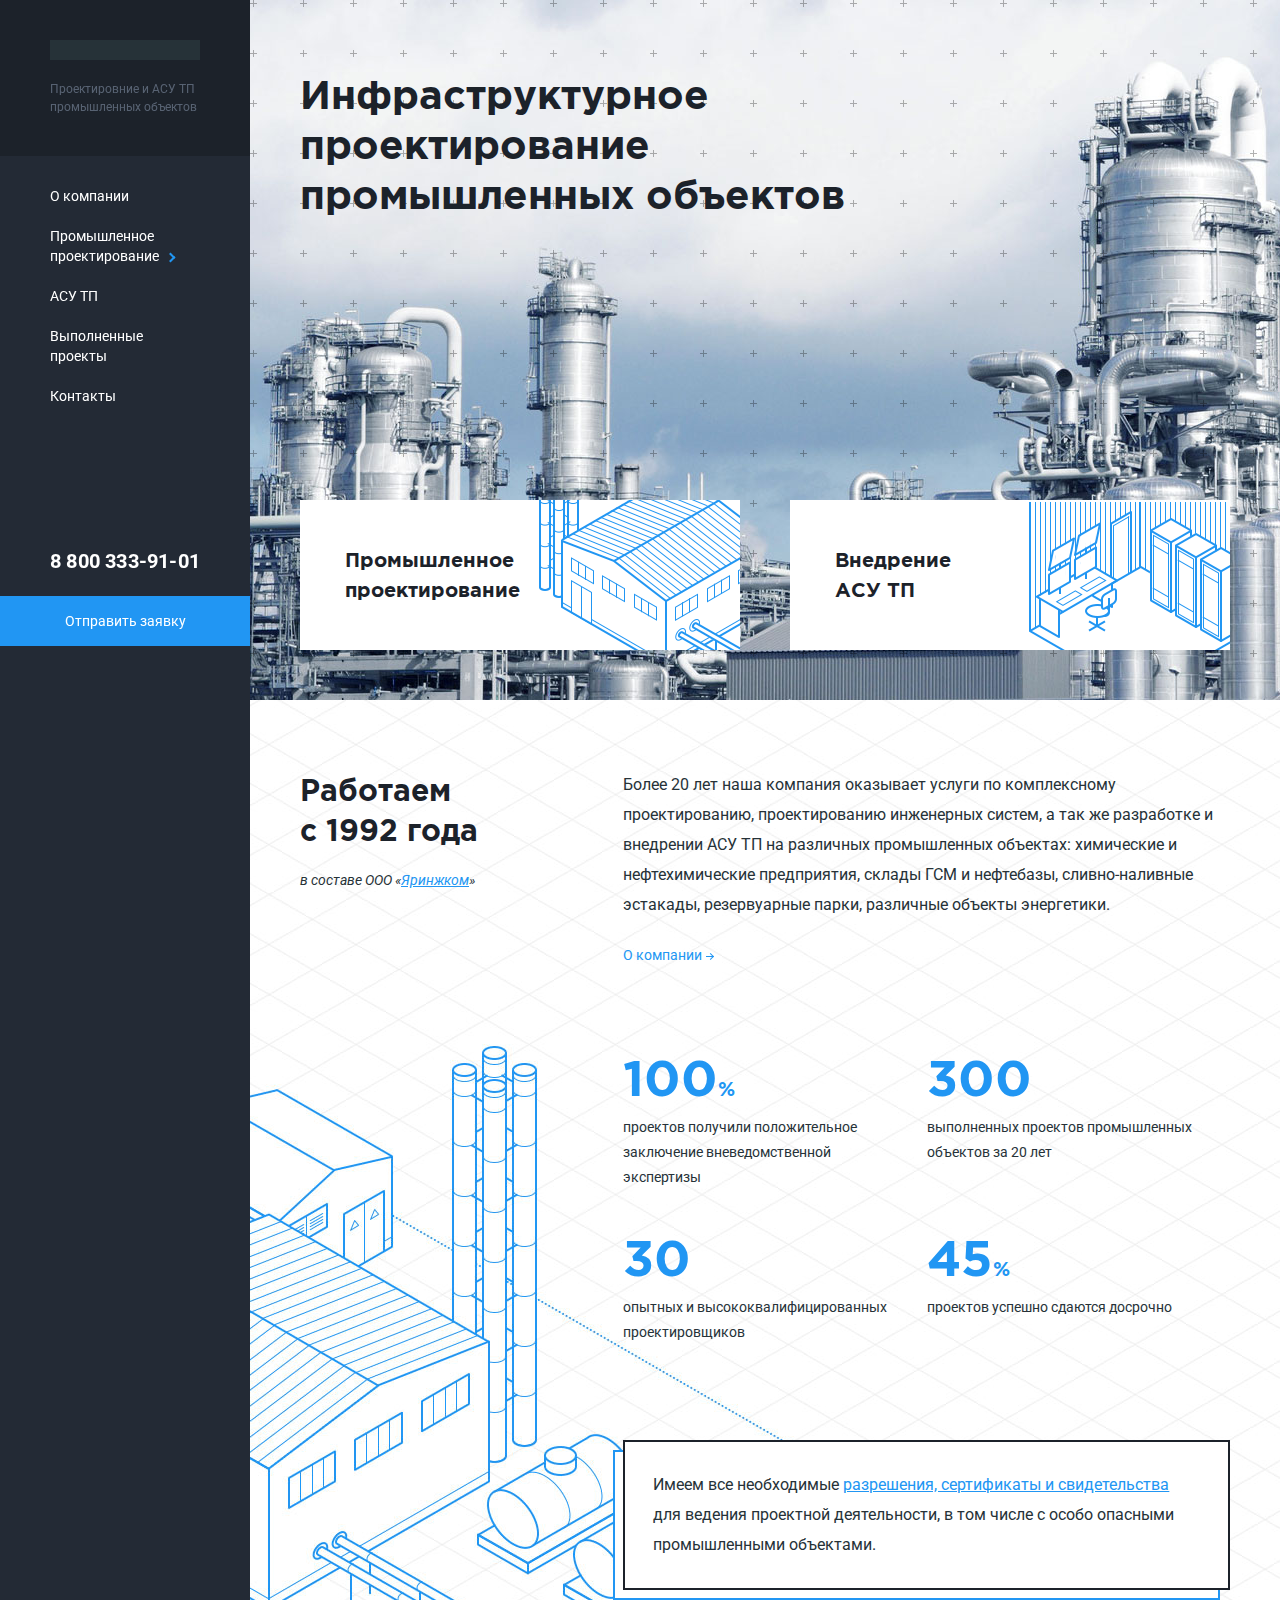
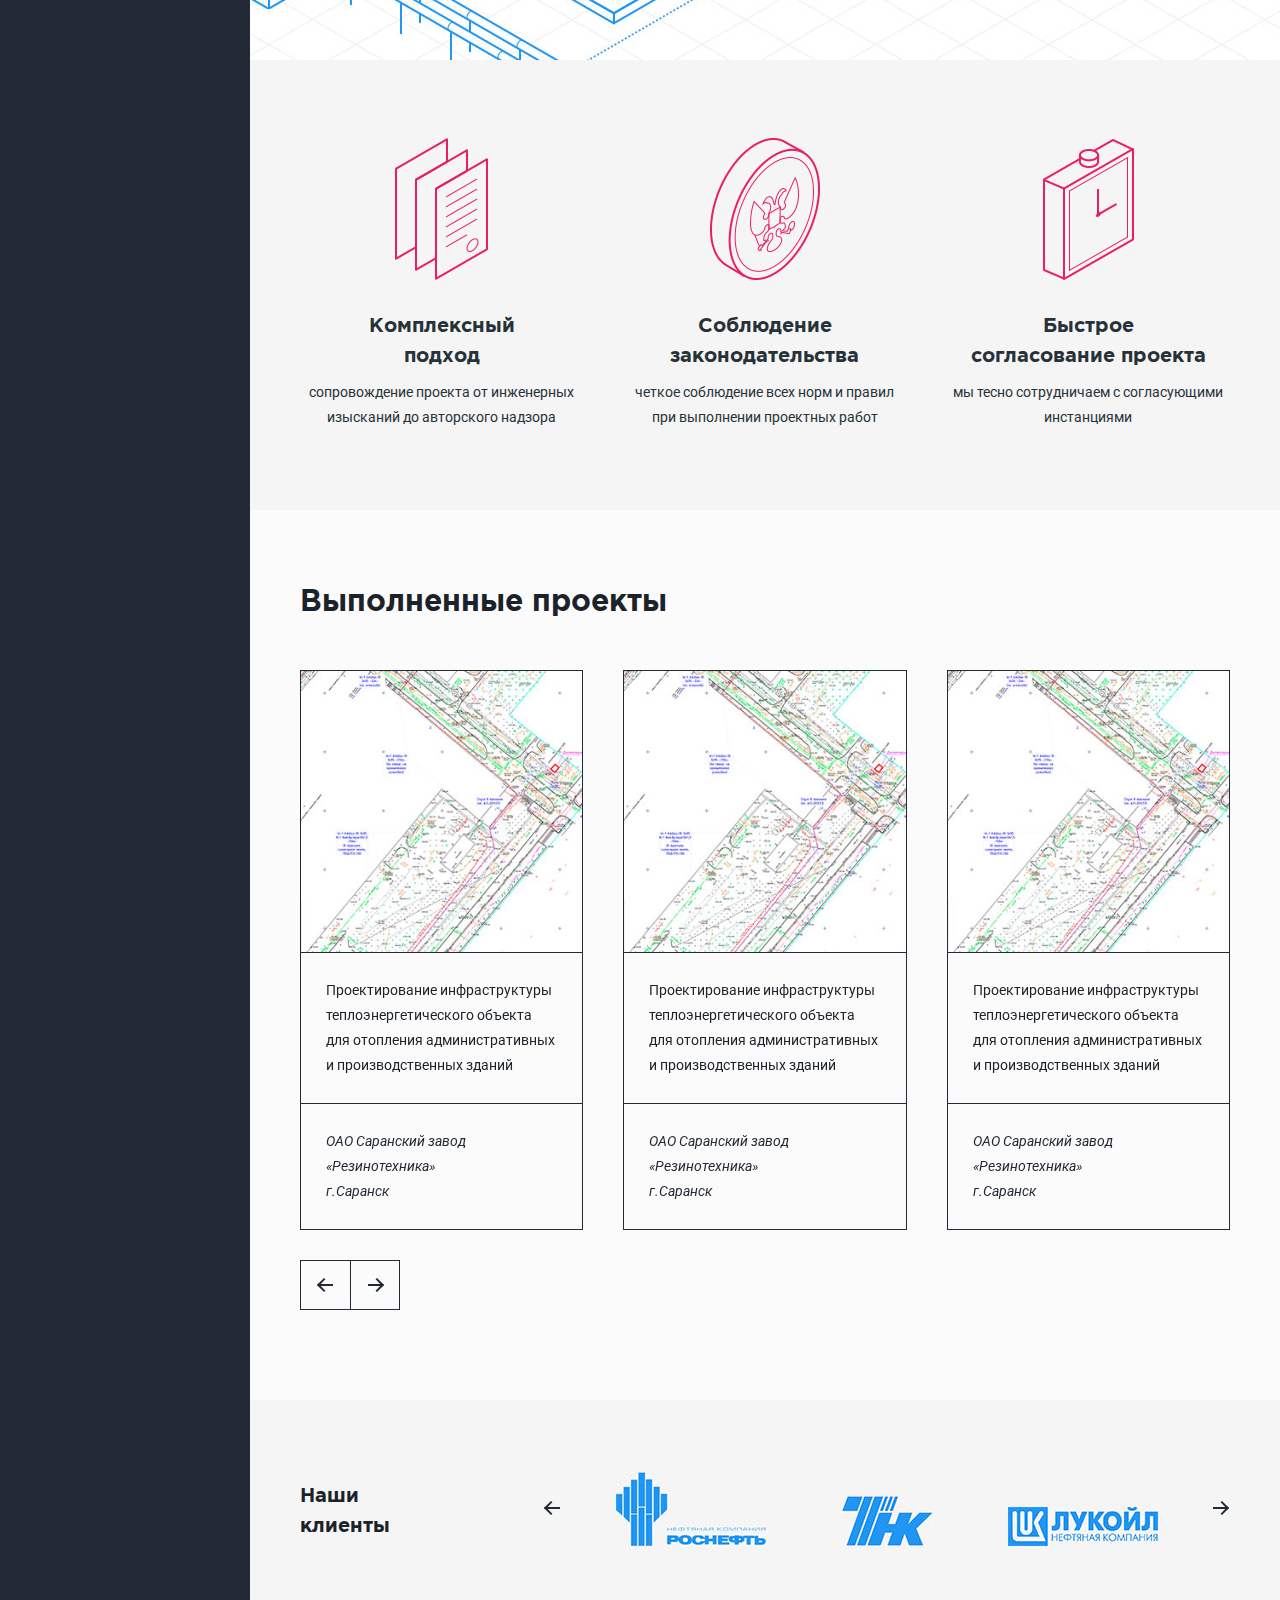
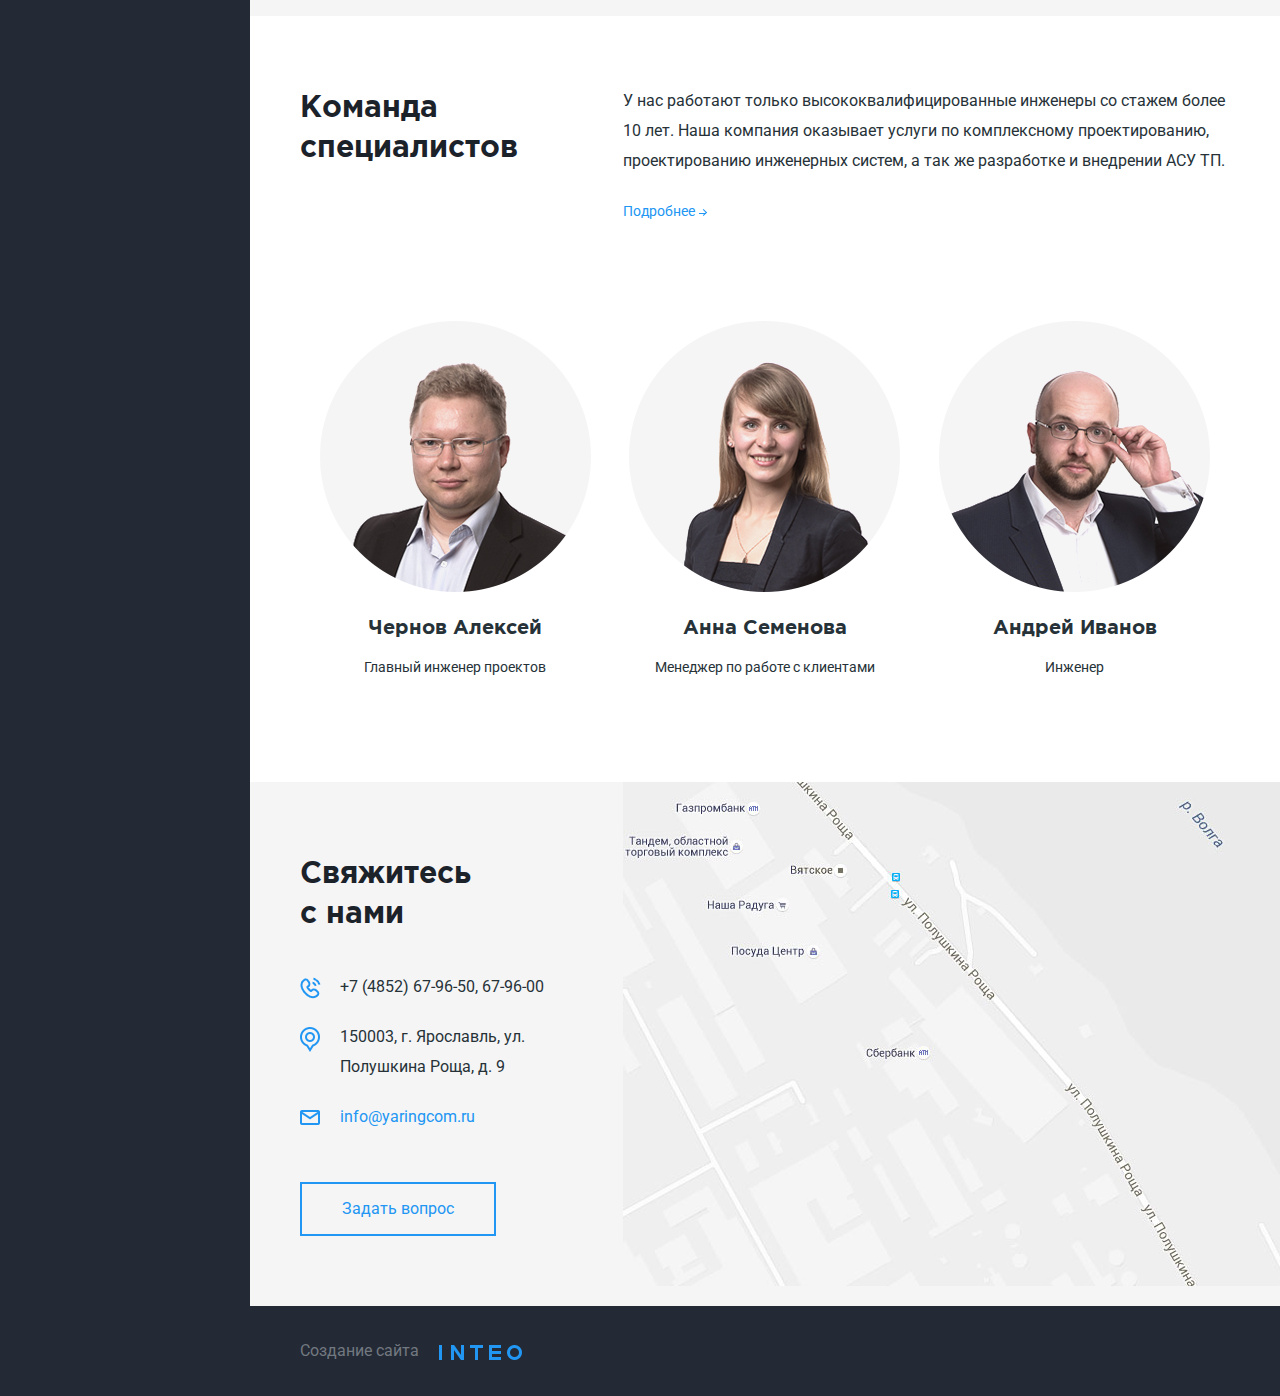
==== index.htm @ d7016418 "Главная" ====
<!DOCTYPE html>
<html lang="ru"><head>
<meta http-equiv="content-type" content="text/html; charset=UTF-8">
    <meta charset="utf-8">
    <meta http-equiv="X-UA-Compatible" content="IE=edge">
    <meta name="viewport" content="width=1024">
    <meta name="description" content="">
    <meta name="author" content="">
    <link rel="icon" href="f/i//favicon.ico">
    <title>Inprotep</title>
    <!--[if lt IE 9]>
      <script src="https://oss.maxcdn.com/html5shiv/3.7.2/html5shiv.min.js"></script>
      <script src="https://oss.maxcdn.com/respond/1.4.2/respond.min.js"></script>
    <![endif]-->
    <script src="f/js/jquery-1.11.3.min.js"></script>
    <script src="f/js/jquery.flexslider-min.js"></script>
    <script src="f/js/stickyfill.min.js"></script>
    <script src="f/fancybox/jquery.fancybox.pack.js?v=2.1.5"></script>
    <link rel="stylesheet" href="f/fancybox/jquery.fancybox.css?v=2.1.5" media="screen">
    <link rel="stylesheet" href="f/css/flexslider.css">
    <link rel="stylesheet" href="f/css/main.css">
    <link href='https://fonts.googleapis.com/css?family=Roboto:400,500,400italic,700,700italic&subset=latin,cyrillic' rel='stylesheet' type='text/css'>
    <script type="text/javascript" src="http://maps.google.com/maps/api/js?sensor=false">
		</script>
    <!--[if IE]>
    <link rel="stylesheet" href="f/css/ie.css">
    <![endif]-->
    <script src="f/js/common.js"></script>
    <script>
    	function initialize() {
        var Pos1 = new google.maps.LatLng(57.589908, 39.876545);
        var map = new google.maps.Map(document.getElementById("map_canvas1"), {
          zoom: 18,
          center: Pos1,
          mapTypeControl: true,
          mapTypeControlOptions: {style: google.maps.MapTypeControlStyle.DROPDOWN_MENU},
          navigationControl: true,
          navigationControlOptions: {style: google.maps.NavigationControlStyle.SMALL},
          mapTypeId: google.maps.MapTypeId.ROADMAP
        });
        var Mark = new google.maps.MarkerImage("f/i/marker.png",
          new google.maps.Size(67,79),
          new google.maps.Point(0,0),
          new google.maps.Point(0,79)
        );
        var Marker1 = new google.maps.Marker({
          position: Pos1,
          map: map,
          icon: Mark,
          title:"Pos1"
        });
        map.set('styles', [
				{
				"elementType": "geometry",
				"stylers": [
				{ "saturation": -100 },
				{ "lightness": 44 }
				]
				}
				]);

      }
      $(document).ready(function() {
       	$('#projects-slider').flexslider({
			    animation: "slide",
			    controlNav: false,
			    customDirectionNav: $(".projects-slider .flexslider-navigation a")
			  });
			  $('#clients-slider').flexslider({
			    animation: "slide",
			    controlNav: false,
			    customDirectionNav: $(".clients-slider .flexslider-navigation a")
			  });
      });
    </script>
  </head>
<body onload='initialize()'>
  <div class="wrap clearfix">
  	<div class="container">
  		<div class="content">
	  		<div class="content__row">
	  			<div class="content__cell content__menu">
	  				<div class="main-control">
	  					<div class="main-control__logo">
	  						<span class="main-control__logo-img"></span>
	  						<p>Проектировние и АСУ ТП промышленных объектов</p>
	  					</div>
	  					<ul class="main-control__menu">
	  						<li><a href="#">О компании</a></li>
	  						<li><a href="#" class="arrowed">Промышленное проектирование</a></li>
	  						<li><a href="#">АСУ ТП</a></li>
	  						<li><a href="#">Выполненные проекты</a></li>
	  						<li><a href="#">Контакты</a></li>
	  					</ul>
	  					<p class="main-control__phone">8 800 333-91-01</p>
	  					<a href="#" class="main-control__demand">Отправить заявку</a>
	  				</div>
	  			</div>
	  			<div class="content__cell content__main">
	  				<section class="preface section">
	  					<img src="f/i/preface/1.jpg" alt="">
	  					<div class="section__holder">
	  						<h1 class="preface__title">Инфраструктурное<br>проектирование<br>промышленных объектов</h1>
		  					<div class="preface__btn-holder">
		  						<div class="preface__btn-wrap">
		  							<div class="preface__btn preface__btn_project">
		  							<a href="#">Промышленное <br>проектирование</a>
				  					</div><div class="preface__btn preface__btn_asu">
				  						<a href="#">Внедрение<br>АСУ ТП</a>
				  					</div>
		  						</div>
		  					</div>
	  					</div>
	  				</section>
	  				<section class="working section">
  						<div class="row">
	  						<div class="col-md-4">
	  							<h2>Работаем <br>с 1992 года</h2>
	  							<p class="working__caption">в составе ООО «<a href="#" class="underline">Яринжком</a>»</p>
	  						</div>
	  						<div class="col-md-8">
									<p>Более 20 лет наша компания оказывает услуги по комплексному проектированию, проектированию инженерных систем, а так же разработке и внедрении АСУ ТП на различных промышленных объектах: химические и нефтехимические предприятия, склады ГСМ и нефтебазы, сливно-наливные эстакады, резервуарные парки, различные объекты энергетики.</p>
									<a href="#" class="arrowed2 working__about">О компании</a>
									<ul class="working__adv">
										<li>
											<span>100<span>%</span></span>
											<p>проектов получили положительное заключение вневедомственной экспертизы</p>
										</li><li>
											<span>300</span>
											<p>выполненных проектов промышленных объектов за 20 лет</p>
										</li><li>
											<span>30</span>
											<p>опытных и высококвалифицированных проектировщиков</p>
										</li><li>
											<span>45<span>%</span></span>
											<p>проектов успешно сдаются досрочно</p> 
										</li>
									</ul>
									<p class="working__certif">
										Имеем все необходимые <a href="#" class="underline">разрешения, сертификаты и свидетельства</a> для ведения проектной деятельности, в том числе с особо опасными промышленными объектами.
									</p>
	  						</div>
	  					</div>
	  				</section>
	  				<section class="advantage section">
							<div class="row">
								<div class="advantage__item col-md-4">
									<div class="advantage__img">
										<img src="f/i/advantage/1.png" alt="">
									</div>
  								<b>Комплексный <br>подход</b>
  								<p>сопровождение проекта от инженерных изысканий до авторского надзора</p>
  							</div>
  							<div class="advantage__item col-md-4">
									<div class="advantage__img">
										<img src="f/i/advantage/2.png" alt="">
									</div>
  								<b>Соблюдение <br>законодательства</b>
  								<p>четкое соблюдение всех норм и правил при выполнении проектных работ</p>
  							</div>
  							<div class="advantage__item col-md-4">
									<div class="advantage__img">
										<img src="f/i/advantage/3.png" alt="">
									</div>
  								<b>Быстрое <br>согласование проекта</b>
  								<p>мы тесно сотрудничаем с согласующими инстанциями</p>
  							</div>
							</div>
	  				</section>
	  				<section class="projects section">
							<h2>Выполненные проекты</h2>
							<a href="#" class="projects__all arrowed2">Все проекты</a>
							<div class="projects-slider" id="projects-slider">
								<ul class="projects__list slides">
									<li>
										<div class="row">
											<div class="col-md-4">
												<a href="#" class="projects__item">
													<div class="projects__img">
														<img src="f/i/projects/1.jpg" alt="">
													</div>
													<p class="projects__text">Проектирование инфраструктуры теплоэнергетического объекта для отопления административных и производственных зданий</p>
													<p class="projects__text projects__text_caption">ОАО Саранский завод «Резинотехника» <span>г.Саранск</span></p>
												</a>
											</div>
											<div class="col-md-4">
												<a href="#" class="projects__item">
													<div class="projects__img">
														<img src="f/i/projects/1.jpg" alt="">
													</div>
													<p class="projects__text">Проектирование инфраструктуры теплоэнергетического объекта для отопления административных и производственных зданий</p>
													<p class="projects__text projects__text_caption">ОАО Саранский завод «Резинотехника» <span>г.Саранск</span></p>
												</a>
											</div>
											<div class="col-md-4">
												<a href="#" class="projects__item">
													<div class="projects__img">
														<img src="f/i/projects/1.jpg" alt="">
													</div>
													<p class="projects__text">Проектирование инфраструктуры теплоэнергетического объекта для отопления административных и производственных зданий</p>
													<p class="projects__text projects__text_caption">ОАО Саранский завод «Резинотехника» <span>г.Саранск</span></p>
												</a>
											</div>
										</div>
									</li>
									<li>
										<div class="row">
											<div class="col-md-4">
												<a href="#" class="projects__item">
													<div class="projects__img">
														<img src="f/i/projects/1.jpg" alt="">
													</div>
													<p class="projects__text">Проектирование инфраструктуры теплоэнергетического объекта для отопления административных и производственных зданий</p>
													<p class="projects__text projects__text_caption">ОАО Саранский завод «Резинотехника» <span>г.Саранск</span></p>
												</a>
											</div>
											<div class="col-md-4">
												<a href="#" class="projects__item">
													<div class="projects__img">
														<img src="f/i/projects/1.jpg" alt="">
													</div>
													<p class="projects__text">Проектирование инфраструктуры теплоэнергетического объекта для отопления административных и производственных зданий</p>
													<p class="projects__text projects__text_caption">ОАО Саранский завод «Резинотехника» <span>г.Саранск</span></p>
												</a>
											</div>
											<div class="col-md-4">
												<a href="#" class="projects__item">
													<div class="projects__img">
														<img src="f/i/projects/1.jpg" alt="">
													</div>
													<p class="projects__text">Проектирование инфраструктуры теплоэнергетического объекта для отопления административных и производственных зданий</p>
													<p class="projects__text projects__text_caption">ОАО Саранский завод «Резинотехника» <span>г.Саранск</span></p>
												</a>
											</div>
										</div>
									</li>
								</ul>
								<div class="flexslider-navigation">
				  				<a href="#" class="flex-prev">&nbsp;
				  				</a><a href="#" class="flex-next">&nbsp;</a>
				  			</div>
							</div>
	  				</section>
	  				<section class="clients section">
							<div class="row">
								<div class="col-md-3">
									<h2 class="clients__title">Наши <br>клиенты</h2>
								</div>
								<div class="col-md-9">
									<div class="clients-slider" id="clients-slider">
										<ul class="slides">
											<li>
												<div class="clients-slider__holder">
													<div class="clients-slider__item">
														<div class="clients-slider__img">
															<img src="f/i/clients/1.jpg" alt="">
														</div>
													
													</div><div class="clients-slider__item">
														<div class="clients-slider__img">
															<img src="f/i/clients/2.jpg" alt="">
														</div>
													
													</div><div class="clients-slider__item">
														<div class="clients-slider__img">
															<img src="f/i/clients/3.jpg" alt="">
														</div>
													
													</div><div class="clients-slider__item">
														<div class="clients-slider__img">
															<img src="f/i/clients/4.jpg" alt="">
														</div>
													</div>
												</div>
											</li>
											<li>
												<div class="clients-slider__holder">
													<div class="clients-slider__item">
														<div class="clients-slider__img">
															<img src="f/i/clients/1.jpg" alt="">
														</div>
													
													</div><div class="clients-slider__item">
														<div class="clients-slider__img">
															<img src="f/i/clients/2.jpg" alt="">
														</div>
													
													</div><div class="clients-slider__item">
														<div class="clients-slider__img">
															<img src="f/i/clients/3.jpg" alt="">
														</div>
													
													</div><div class="clients-slider__item">
														<div class="clients-slider__img">
															<img src="f/i/clients/4.jpg" alt="">
														</div>
													</div>
												</div>
											</li>
										</ul>
										<div class="flexslider-navigation">
						  				<a href="#" class="flex-prev">&nbsp;
						  				</a><a href="#" class="flex-next">&nbsp;</a>
						  			</div>
									</div>
								</div>
							</div>
	  				</section>
	  				<section class="team section">
							<div class="row">
	  						<div class="col-md-4">
	  							<h2 class="team__title">Команда <br>специалистов</h2>
	  						</div>
	  						<div class="col-md-8">
									<p>У нас работают только высококвалифицированные инженеры со стажем более 10 лет. Наша компания оказывает услуги по комплексному проектированию, проектированию инженерных систем, а так же разработке и внедрении АСУ ТП.</p>
									<a href="#" class="arrowed2 team__more">Подробнее</a>
								</div>
							</div>
							<div class="team__holder">
								<div class="team__employee">
									<img src="f/i/team/1.png" alt="" class="team__photo">
									<p class="team__name">Чернов Алексей</p>
									<p class="team__caption">Главный инженер проектов</p>
								</div><div class="team__employee">
									<img src="f/i/team/2.png" alt="" class="team__photo">
									<p class="team__name">Анна Семенова</p>
									<p class="team__caption">Менеджер по работе с клиентами</p>
								</div><div class="team__employee">
									<img src="f/i/team/3.png" alt="" class="team__photo">
									<p class="team__name">Андрей Иванов</p>
									<p class="team__caption">Инженер</p>
								</div>
							</div>
	  				</section>
	  				<section class="contacts section"> 
	  					<div class="row contacts__holder">
	  						<div class="col-md-4">
	  							<h2 class="contacts__title">Свяжитесь <br>с нами</h2>
	  							<p class="contacts__text iconize-phone">+7 (4852) 67-96-50, 67-96-00</p>
	  							<p class="contacts__text iconize-address">150003, г. Ярославль, ул. Полушкина Роща, д. 9</p>
	  							<a href="#" class="iconize-mail contacts__mail contacts__text">info@yaringcom.ru</a>
	  							<p class="contacts__qst"><a href="#">Задать вопрос</a></p>
	  						</div>
	  						<div class="col-md-8 contacts__map">
	  							<div class="map">
	  								<img src="f/i/map.jpg" alt="">
	  							</div>
	  						</div>
	  					</div>
	  				</section>
	  			</div>
	  		</div>
	  	</div>
  	</div>
  </div>
  <footer class="footer">
  	<div class="container">
  		<p class="made-by">Создание сайта<a href="#"><i class="icon-inteo"></i></a></p>
  	</div>
  </footer>
  <div class="popups">
  	
  </div>
</body>
</html>
---- f/css/main.css ----
html {
  font-family: sans-serif;
  -webkit-text-size-adjust: 100%;
  -ms-text-size-adjust: 100%;
}
body {
  margin: 0;
  background: #232a35;
  /* #f5f5f5; */
}
body,
html {
  height: 100%;
  padding: 0;
}
article,
aside,
details,
figcaption,
figure,
footer,
header,
hgroup,
main,
menu,
nav,
section,
summary {
  display: block;
}
audio,
canvas,
progress,
video {
  display: inline-block;
  vertical-align: baseline;
}
audio:not([controls]) {
  display: none;
  height: 0;
}
[hidden],
template {
  display: none;
}
a {
  background-color: transparent;
}
a:active,
a:hover {
  outline: 0;
}
b,
strong {
  font-weight: 700;
}
dfn {
  font-style: italic;
}
mark {
  color: #000;
  background: #ffff00;
}
sub,
sup {
  position: relative;
  font-size: 75%;
  line-height: 0;
  vertical-align: baseline;
}
sup {
  top: -0.5em;
}
sub {
  bottom: -0.25em;
}
img {
  border: 0;
}
svg:not(:root) {
  overflow: hidden;
}
hr {
  height: 0;
  -webkit-box-sizing: content-box;
  -moz-box-sizing: content-box;
  box-sizing: content-box;
}
pre {
  overflow: auto;
}
code,
kbd,
pre,
samp {
  font-family: monospace, monospace;
  font-size: 1em;
}
button,
input,
optgroup,
select,
textarea {
  margin: 0;
  font: inherit;
  color: inherit;
}
button {
  overflow: visible;
}
button,
select {
  text-transform: none;
}
button,
html input[type=button],
input[type=reset],
input[type=submit] {
  -webkit-appearance: button;
  cursor: pointer;
}
button[disabled],
html input[disabled] {
  cursor: default;
}
button::-moz-focus-inner,
input::-moz-focus-inner {
  padding: 0;
  border: 0;
}
input[type=checkbox],
input[type=radio] {
  -webkit-box-sizing: border-box;
  -moz-box-sizing: border-box;
  box-sizing: border-box;
  padding: 0;
}
input[type=number]::-webkit-inner-spin-button,
input[type=number]::-webkit-outer-spin-button {
  height: auto;
}
input[type=search] {
  -webkit-appearance: textfield;
}
input[type=search]::-webkit-search-cancel-button,
input[type=search]::-webkit-search-decoration {
  -webkit-appearance: none;
}
textarea {
  overflow: auto;
}
optgroup {
  font-weight: 700;
}
table {
  border-spacing: 0;
  border-collapse: collapse;
  width: 100%;
  margin-bottom: 30px;
}
th {
  color: #1a1c1d;
  font-style: italic;
  font-weight: normal;
  font-size: 14px;
  padding: 10px 0;
}
td {
  color: #bdbdbd;
  font-size: 16px;
  padding: 10px 0;
}
td i {
  color: #2196f3;
}
td a {
  font-weight: bold;
}
td .white {
  color: #fff;
}
tr {
  border-bottom: 1px dotted #1a1c1d;
}
*,
:after,
:before {
  -webkit-box-sizing: border-box;
  -moz-box-sizing: border-box;
  box-sizing: border-box;
}
html {
  font-size: 10px;
  -webkit-tap-highlight-color: rgba(0, 0, 0, 0);
}
body {
  font-family: "Roboto", sans-serif;
  font-size: 16px;
  line-height: 30px;
  color: #263238;
}
button,
input,
select,
textarea {
  font-family: inherit;
  font-size: inherit;
  line-height: inherit;
}
a {
  text-decoration: none;
  -webkit-transition: color .2s ease;
  transition: color .2s ease;
  color: #2196f3;
}
a:hover {
  color: #1e88e5;
}
a:focus,
a:hover {
  outline: 0;
}
figure {
  margin: 0;
}
img {
  vertical-align: middle;
}
hr {
  margin-top: 20px;
  margin-bottom: 20px;
  border: 0;
  border-top: 1px solid #eeeeee;
}
[role=button] {
  cursor: pointer;
}
.h1,
.h2,
.h3,
.h4,
.h5,
.h6,
h1,
h2,
h3,
h4,
h5,
h6 {
  font-family: inherit;
  font-weight: 500;
  line-height: 1.1;
  color: inherit;
}
.h1 .small,
.h1 small,
.h2 .small,
.h2 small,
.h3 .small,
.h3 small,
.h4 .small,
.h4 small,
.h5 .small,
.h5 small,
.h6 .small,
.h6 small,
h1 .small,
h1 small,
h2 .small,
h2 small,
h3 .small,
h3 small,
h4 .small,
h4 small,
h5 .small,
h5 small,
h6 .small,
h6 small {
  font-weight: 400;
  line-height: 1;
  color: #777777;
}
.h1,
.h2,
.h3,
h1,
h2,
h3 {
  margin: 0;
}
.h1 .small,
.h1 small,
.h2 .small,
.h2 small,
.h3 .small,
.h3 small,
h1 .small,
h1 small,
h2 .small,
h2 small,
h3 .small,
h3 small {
  font-size: 65%;
}
.h4,
.h5,
.h6,
h4,
h5,
h6 {
  margin-top: 10px;
  margin-bottom: 10px;
}
.h4 .small,
.h4 small,
.h5 .small,
.h5 small,
.h6 .small,
.h6 small,
h4 .small,
h4 small,
h5 .small,
h5 small,
h6 .small,
h6 small {
  font-size: 75%;
}
.h1,
h1 {
  color: #1c222a !important;
  margin-bottom: 40px;
  font: 40px/50px 'GothamPro-Bold';
}
h2,
.h2 {
  color: #1c222a !important;
  margin-bottom: 20px;
  font: 30px/40px 'GothamPro-Bold';
}
h3,
.h3 {
  font-weight: bold;
  font-size: 20px;
  line-height: 30px;
  color: #1e88e5 !important;
  margin-bottom: 30px;
}
.text-center {
  text-align: center;
}
.h4,
h4 {
  font-size: 20px;
}
.h5,
h5 {
  font-size: 14px;
}
.h6,
h6 {
  font-size: 12px;
}
p {
  margin: 0 0 20px;
}
.small,
small {
  font-size: 85%;
}
.mark,
mark {
  padding: .2em;
  background-color: #fcf8e3;
}
ol,
ul {
  margin-top: 0;
  margin-bottom: 30px;
  padding: 0;
}
ul {
  list-style: none;
}
ol {
  counter-reset: li;
  padding: 0;
  list-style: none;
}
ol li {
  position: relative;
  color: #37474f;
  line-height: 23px;
  margin-bottom: 3px;
}
ol li:before {
  content: counter(li) '.';
  counter-increment: li;
  font-weight: bold;
  color: #009acf;
}
dl {
  margin-top: 0;
  margin-bottom: 20px;
}
dd,
dt {
  line-height: 1.42857143;
}
dt {
  font-weight: 700;
}
dd {
  margin-left: 0;
}
abbr[data-original-title],
abbr[title] {
  cursor: help;
  border-bottom: 1px dotted #777777;
}
table {
  background-color: transparent;
}
caption {
  padding-top: 8px;
  padding-bottom: 8px;
  color: #777;
  text-align: left;
}
th {
  text-align: left;
}
fieldset {
  min-width: 0;
  padding: 0;
  margin: 0;
  border: 0;
}
legend {
  display: block;
  width: 100%;
  padding: 0;
  margin-bottom: 20px;
  font-size: 21px;
  line-height: inherit;
  color: #333;
  border: 0;
  border-bottom: 1px solid #e5e5e5;
}
label {
  display: inline-block;
  max-width: 100%;
  font-weight: 700;
}
input[type=search] {
  -webkit-box-sizing: border-box;
  -moz-box-sizing: border-box;
  box-sizing: border-box;
}
input[type=checkbox],
input[type=radio] {
  display: none;
}
input[type=checkbox] + label,
input[type=radio] + label {
  cursor: pointer;
  position: relative;
  font-weight: 400;
  display: inline-block;
  padding-left: 30px;
  color: #bdbdbd;
  margin-right: 20px;
}
input[type=checkbox] + label:hover:after,
input[type=radio] + label:hover:after {
  background: #282b2b;
}
input[type=checkbox] + label::before,
input[type=radio] + label::before {
  content: '';
  position: absolute;
  left: 0;
  top: 3px;
  height: 20px;
  width: 20px;
  background: #1a1c1d;
  border-radius: 50%;
}
input[type=radio] + label::after {
  content: '';
  position: absolute;
  border-radius: 50%;
  width: 10px;
  height: 10px;
  left: 5px;
  top: 8px;
  margin: auto;
  background: transparent;
  -webkit-transition: background-color 0.2s ease;
  -moz-transition: background-color 0.2s ease;
  -o-transition: background-color 0.2s ease;
  -ms-transition: background-color 0.2s ease;
  transition: background-color 0.2s ease;
}
input[type=radio]:checked + label::after {
  background: #2196f3;
}
input[type=checkbox] + label::before {
  border: 2px solid #eceff1;
  border-radius: 5px;
}
.input {
  background: transparent;
  border: 2px solid #1a1c1d !important;
  margin-bottom: 30px;
  border-radius: 5px;
  padding: 3px 20px !important;
  position: relative;
  outline: none;
  width: 100%;
  box-shadow: none !important;
  color: #bdbdbd;
  font-style: italic;
}
.input + label {
  position: relative;
  display: inline-block;
  vertical-align: middle;
  width: 1px;
}
.input + label:before {
  content: '';
  position: absolute;
}
.input:focus {
  background: #1a1c1d;
}
.input_error {
  color: #f44336;
}
.input_success {
  color: #fff;
}
.input_success + label:before {
  left: -30px;
  width: 21px;
  height: 21px;
  background: url(../../f/i/icons.png) -257px 0;
  top: 6px;
  margin-top: -2px;
}
textarea {
  resize: none;
  margin-bottom: 50px !important;
}
.btn {
  display: inline-block;
  background: #1e88e5;
  padding: 6px 28px 8px;
  margin-bottom: 0;
  line-height: 27px;
  font-weight: bold;
  border-radius: 6px;
  color: #fff;
  text-align: center;
  position: relative;
  white-space: nowrap;
  vertical-align: middle;
  -ms-touch-action: manipulation;
  touch-action: manipulation;
  cursor: pointer;
  -webkit-user-select: none;
  -moz-user-select: none;
  -ms-user-select: none;
  user-select: none;
  border: 0;
  overflow: hidden;
  z-index: 1;
  -webkit-transition: background-color 0.3s ease;
  -moz-transition: background-color 0.3s ease;
  -o-transition: background-color 0.3s ease;
  -ms-transition: background-color 0.3s ease;
  transition: background-color 0.3s ease;
}
.btn:active:hover,
.btn:hover {
  color: #fff;
  background: #1976d2;
}
.btn:active:focus,
.btn:focus {
  color: #fff;
  outline: 0 !important;
}
.btn:active,
.btn:active:active {
  -webkit-box-shadow: none;
  -moz-box-shadow: none;
  box-shadow: none;
  top: 2px;
  background: #1976d2;
}
.btn.active.focus,
.btn.active:focus,
.btn.focus,
.btn:active.focus,
.btn:active:focus,
.btn:focus {
  outline: dotted thin;
  outline: -webkit-focus-ring-color auto 5px;
  outline-offset: -2px;
}
.btn.focus,
.btn:focus,
.btn:hover {
  text-decoration: none;
}
.btn.active,
.btn:active {
  background-image: none;
  outline: 0;
}
.btn.disabled,
.btn[disabled],
fieldset[disabled] .btn {
  cursor: not-allowed;
  filter: alpha(opacity=65);
  -webkit-box-shadow: none;
  box-shadow: none;
  opacity: 0.65;
}
a.btn.disabled,
fieldset[disabled] a.btn {
  pointer-events: none;
}
.btn-link {
  font-weight: 400;
  color: #337ab7;
  border-radius: 0;
}
.btn-link,
.btn-link.active,
.btn-link:active,
.btn-link[disabled],
fieldset[disabled] .btn-link {
  background-color: transparent;
  -webkit-box-shadow: none;
  box-shadow: none;
}
.btn-link,
.btn-link:active,
.btn-link:focus,
.btn-link:hover {
  border-color: transparent;
}
.btn-link:focus,
.btn-link:hover {
  color: #23527c;
  text-decoration: underline;
  background-color: transparent;
}
.btn-link[disabled]:focus,
.btn-link[disabled]:hover,
fieldset[disabled] .btn-link:focus,
fieldset[disabled] .btn-link:hover {
  color: #777;
  text-decoration: none;
}
.btn-default {
  border: 2px solid #06090a;
  background: transparent;
  color: #263238;
  font-weight: 400;
  border-radius: 20px;
  padding-top: 8px;
  padding-bottom: 10px;
  font-size: 16px;
}
.btn-default:focus,
.btn-default:hover,
.btn-default:active,
.btn-default:active:active {
  color: #e53935;
  background: #06090a;
  font-weight: 400;
  top: 0;
}
.btn-default.active,
.btn-default.active:focus,
.btn-default.active:hover {
  color: #fff;
  background: #e53935;
  border-color: #e53935;
}
.btn-transpar {
  border-radius: 5px;
  line-height: 46px;
  padding: 0 30px;
  font-weight: normal;
  background: transparent;
  border: 2px solid #f44336;
}
.btn-transpar_orange {
  color: #e53935;
}
.btn-transpar:hover {
  background: #f44336;
  color: #fff;
}
[data-toggle=buttons] > .btn input[type=checkbox],
[data-toggle=buttons] > .btn input[type=radio],
[data-toggle=buttons] > .btn-group > .btn input[type=checkbox],
[data-toggle=buttons] > .btn-group > .btn input[type=radio] {
  position: absolute;
  clip: rect(0, 0, 0, 0);
  pointer-events: none;
}
.pager {
  background: 0;
}
.pager li {
  display: inline-block;
  vertical-align: top;
  padding-left: 0;
  text-align: center;
  border: 1px solid #eaeaea;
  border-left: 0;
}
.pager li:first-child a,
.pager li:last-child a {
  line-height: 27px;
  padding-bottom: 3px;
}
.pager li:first-child {
  border-left: 1px solid #eaeaea;
}
.pager li a,
.pager li span {
  color: #303030;
  line-height: 30px;
  display: block;
  padding: 0 12px;
}
.pager li:before {
  display: none;
}
.pager li.active span {
  color: #fff;
}
.close {
  float: right;
  font-size: 21px;
  font-weight: 700;
  line-height: 1;
  color: #000;
  text-shadow: 0 1px 0 #fff;
  filter: alpha(opacity=20);
  opacity: 0.2;
}
.close:focus,
.close:hover {
  color: #000;
  text-decoration: none;
  cursor: pointer;
  filter: alpha(opacity=50);
  opacity: 0.5;
}
button.close {
  -webkit-appearance: none;
  padding: 0;
  cursor: pointer;
  background: 0 0;
  border: 0;
}
.clearfix:after,
.clearfix:before,
.dl-horizontal dd:after,
.dl-horizontal dd:before,
.form-horizontal .form-group:after,
.form-horizontal .form-group:before,
.pager:after,
.pager:before,
.row:after,
.row:before {
  display: table;
  content: " ";
}
.clearfix:after,
.dl-horizontal dd:after,
.form-horizontal .form-group:after,
.pager:after,
.panel-body:after,
.row:after {
  clear: both;
}
.hide {
  display: none !important;
}
.show {
  display: block !important;
}
.invisible {
  visibility: hidden;
}
.text-hide {
  font: 0/0 a;
  color: transparent;
  text-shadow: none;
  background-color: transparent;
  border: 0;
}
.hidden {
  display: none !important;
}
.affix {
  position: fixed;
}
.container {
  max-width: 1400px;
}
@media (min-width: 992px) {
  /* .container {
    width: 940px;
  } */
}
@media (min-width: 1200px) {
  /*  .container {
   width: 1140px;
 } */
}
.container-fluid {
  padding-right: 30px;
  padding-left: 30px;
  margin-right: auto;
  margin-left: auto;
}
.row {
  margin-right: -20px;
  margin-left: -20px;
}
.col-xs-1,
.col-sm-1,
.col-md-1,
.col-lg-1,
.col-xs-2,
.col-sm-2,
.col-md-2,
.col-lg-2,
.col-xs-3,
.col-sm-3,
.col-md-3,
.col-lg-3,
.col-xs-4,
.col-sm-4,
.col-md-4,
.col-lg-4,
.col-xs-5,
.col-sm-5,
.col-md-5,
.col-lg-5,
.col-xs-6,
.col-sm-6,
.col-md-6,
.col-lg-6,
.col-xs-7,
.col-sm-7,
.col-md-7,
.col-lg-7,
.col-xs-8,
.col-sm-8,
.col-md-8,
.col-lg-8,
.col-xs-9,
.col-sm-9,
.col-md-9,
.col-lg-9,
.col-xs-10,
.col-sm-10,
.col-md-10,
.col-lg-10,
.col-xs-11,
.col-sm-11,
.col-md-11,
.col-lg-11,
.col-xs-12,
.col-sm-12,
.col-md-12,
.col-lg-12 {
  position: relative;
  min-height: 1px;
  padding-right: 20px;
  padding-left: 20px;
}
.col-xs-1,
.col-xs-2,
.col-xs-3,
.col-xs-4,
.col-xs-5,
.col-xs-6,
.col-xs-7,
.col-xs-8,
.col-xs-9,
.col-xs-10,
.col-xs-11,
.col-xs-12 {
  float: left;
}
.col-xs-12 {
  width: 100%;
}
.col-xs-11 {
  width: 91.66666667%;
}
.col-xs-10 {
  width: 83.33333333%;
}
.col-xs-9 {
  width: 75%;
}
.col-xs-8 {
  width: 66.66666667%;
}
.col-xs-7 {
  width: 58.33333333%;
}
.col-xs-6 {
  width: 50%;
}
.col-xs-5 {
  width: 41.66666667%;
}
.col-xs-4 {
  width: 33.33333333%;
}
.col-xs-3 {
  width: 25%;
}
.col-xs-2 {
  width: 16.66666667%;
}
.col-xs-1 {
  width: 8.33333333%;
}
.col-xs-pull-12 {
  right: 100%;
}
.col-xs-pull-11 {
  right: 91.66666667%;
}
.col-xs-pull-10 {
  right: 83.33333333%;
}
.col-xs-pull-9 {
  right: 75%;
}
.col-xs-pull-8 {
  right: 66.66666667%;
}
.col-xs-pull-7 {
  right: 58.33333333%;
}
.col-xs-pull-6 {
  right: 50%;
}
.col-xs-pull-5 {
  right: 41.66666667%;
}
.col-xs-pull-4 {
  right: 33.33333333%;
}
.col-xs-pull-3 {
  right: 25%;
}
.col-xs-pull-2 {
  right: 16.66666667%;
}
.col-xs-pull-1 {
  right: 8.33333333%;
}
.col-xs-pull-0 {
  right: auto;
}
.col-xs-push-12 {
  left: 100%;
}
.col-xs-push-11 {
  left: 91.66666667%;
}
.col-xs-push-10 {
  left: 83.33333333%;
}
.col-xs-push-9 {
  left: 75%;
}
.col-xs-push-8 {
  left: 66.66666667%;
}
.col-xs-push-7 {
  left: 58.33333333%;
}
.col-xs-push-6 {
  left: 50%;
}
.col-xs-push-5 {
  left: 41.66666667%;
}
.col-xs-push-4 {
  left: 33.33333333%;
}
.col-xs-push-3 {
  left: 25%;
}
.col-xs-push-2 {
  left: 16.66666667%;
}
.col-xs-push-1 {
  left: 8.33333333%;
}
.col-xs-push-0 {
  left: auto;
}
.col-xs-offset-12 {
  margin-left: 100%;
}
.col-xs-offset-11 {
  margin-left: 91.66666667%;
}
.col-xs-offset-10 {
  margin-left: 83.33333333%;
}
.col-xs-offset-9 {
  margin-left: 75%;
}
.col-xs-offset-8 {
  margin-left: 66.66666667%;
}
.col-xs-offset-7 {
  margin-left: 58.33333333%;
}
.col-xs-offset-6 {
  margin-left: 50%;
}
.col-xs-offset-5 {
  margin-left: 41.66666667%;
}
.col-xs-offset-4 {
  margin-left: 33.33333333%;
}
.col-xs-offset-3 {
  margin-left: 25%;
}
.col-xs-offset-2 {
  margin-left: 16.66666667%;
}
.col-xs-offset-1 {
  margin-left: 8.33333333%;
}
.col-xs-offset-0 {
  margin-left: 0;
}
@media (min-width: 768px) {
  .col-sm-1,
  .col-sm-2,
  .col-sm-3,
  .col-sm-4,
  .col-sm-5,
  .col-sm-6,
  .col-sm-7,
  .col-sm-8,
  .col-sm-9,
  .col-sm-10,
  .col-sm-11,
  .col-sm-12 {
    float: left;
  }
  .col-sm-12 {
    width: 100%;
  }
  .col-sm-11 {
    width: 91.66666667%;
  }
  .col-sm-10 {
    width: 83.33333333%;
  }
  .col-sm-9 {
    width: 75%;
  }
  .col-sm-8 {
    width: 66.66666667%;
  }
  .col-sm-7 {
    width: 58.33333333%;
  }
  .col-sm-6 {
    width: 50%;
  }
  .col-sm-5 {
    width: 41.66666667%;
  }
  .col-sm-4 {
    width: 33.33333333%;
  }
  .col-sm-3 {
    width: 25%;
  }
  .col-sm-2 {
    width: 16.66666667%;
  }
  .col-sm-1 {
    width: 8.33333333%;
  }
  .col-sm-pull-12 {
    right: 100%;
  }
  .col-sm-pull-11 {
    right: 91.66666667%;
  }
  .col-sm-pull-10 {
    right: 83.33333333%;
  }
  .col-sm-pull-9 {
    right: 75%;
  }
  .col-sm-pull-8 {
    right: 66.66666667%;
  }
  .col-sm-pull-7 {
    right: 58.33333333%;
  }
  .col-sm-pull-6 {
    right: 50%;
  }
  .col-sm-pull-5 {
    right: 41.66666667%;
  }
  .col-sm-pull-4 {
    right: 33.33333333%;
  }
  .col-sm-pull-3 {
    right: 25%;
  }
  .col-sm-pull-2 {
    right: 16.66666667%;
  }
  .col-sm-pull-1 {
    right: 8.33333333%;
  }
  .col-sm-pull-0 {
    right: auto;
  }
  .col-sm-push-12 {
    left: 100%;
  }
  .col-sm-push-11 {
    left: 91.66666667%;
  }
  .col-sm-push-10 {
    left: 83.33333333%;
  }
  .col-sm-push-9 {
    left: 75%;
  }
  .col-sm-push-8 {
    left: 66.66666667%;
  }
  .col-sm-push-7 {
    left: 58.33333333%;
  }
  .col-sm-push-6 {
    left: 50%;
  }
  .col-sm-push-5 {
    left: 41.66666667%;
  }
  .col-sm-push-4 {
    left: 33.33333333%;
  }
  .col-sm-push-3 {
    left: 25%;
  }
  .col-sm-push-2 {
    left: 16.66666667%;
  }
  .col-sm-push-1 {
    left: 8.33333333%;
  }
  .col-sm-push-0 {
    left: auto;
  }
  .col-sm-offset-12 {
    margin-left: 100%;
  }
  .col-sm-offset-11 {
    margin-left: 91.66666667%;
  }
  .col-sm-offset-10 {
    margin-left: 83.33333333%;
  }
  .col-sm-offset-9 {
    margin-left: 75%;
  }
  .col-sm-offset-8 {
    margin-left: 66.66666667%;
  }
  .col-sm-offset-7 {
    margin-left: 58.33333333%;
  }
  .col-sm-offset-6 {
    margin-left: 50%;
  }
  .col-sm-offset-5 {
    margin-left: 41.66666667%;
  }
  .col-sm-offset-4 {
    margin-left: 33.33333333%;
  }
  .col-sm-offset-3 {
    margin-left: 25%;
  }
  .col-sm-offset-2 {
    margin-left: 16.66666667%;
  }
  .col-sm-offset-1 {
    margin-left: 8.33333333%;
  }
  .col-sm-offset-0 {
    margin-left: 0;
  }
}
/* @media (min-width: 992px) { */
.col-md-1,
.col-md-2,
.col-md-3,
.col-md-4,
.col-md-5,
.col-md-6,
.col-md-7,
.col-md-8,
.col-md-9,
.col-md-10,
.col-md-11,
.col-md-12 {
  float: left;
}
.col-md-12 {
  width: 100%;
}
.col-md-11 {
  width: 91.66666667%;
}
.col-md-10 {
  width: 83.33333333%;
}
.col-md-9 {
  width: 75%;
}
.col-md-8 {
  width: 66.66666667%;
}
.col-md-7 {
  width: 58.33333333%;
}
.col-md-6 {
  width: 50%;
}
.col-md-5 {
  width: 41.66666667%;
}
.col-md-4 {
  width: 33.33333333%;
}
.col-md-3 {
  width: 25%;
}
.col-md-2 {
  width: 16.66666667%;
}
.col-md-1 {
  width: 8.33333333%;
}
.col-md-pull-12 {
  right: 100%;
}
.col-md-pull-11 {
  right: 91.66666667%;
}
.col-md-pull-10 {
  right: 83.33333333%;
}
.col-md-pull-9 {
  right: 75%;
}
.col-md-pull-8 {
  right: 66.66666667%;
}
.col-md-pull-7 {
  right: 58.33333333%;
}
.col-md-pull-6 {
  right: 50%;
}
.col-md-pull-5 {
  right: 41.66666667%;
}
.col-md-pull-4 {
  right: 33.33333333%;
}
.col-md-pull-3 {
  right: 25%;
}
.col-md-pull-2 {
  right: 16.66666667%;
}
.col-md-pull-1 {
  right: 8.33333333%;
}
.col-md-pull-0 {
  right: auto;
}
.col-md-push-12 {
  left: 100%;
}
.col-md-push-11 {
  left: 91.66666667%;
}
.col-md-push-10 {
  left: 83.33333333%;
}
.col-md-push-9 {
  left: 75%;
}
.col-md-push-8 {
  left: 66.66666667%;
}
.col-md-push-7 {
  left: 58.33333333%;
}
.col-md-push-6 {
  left: 50%;
}
.col-md-push-5 {
  left: 41.66666667%;
}
.col-md-push-4 {
  left: 33.33333333%;
}
.col-md-push-3 {
  left: 25%;
}
.col-md-push-2 {
  left: 16.66666667%;
}
.col-md-push-1 {
  left: 8.33333333%;
}
.col-md-push-0 {
  left: auto;
}
.col-md-offset-12 {
  margin-left: 100%;
}
.col-md-offset-11 {
  margin-left: 91.66666667%;
}
.col-md-offset-10 {
  margin-left: 83.33333333%;
}
.col-md-offset-9 {
  margin-left: 75%;
}
.col-md-offset-8 {
  margin-left: 66.66666667%;
}
.col-md-offset-7 {
  margin-left: 58.33333333%;
}
.col-md-offset-6 {
  margin-left: 50%;
}
.col-md-offset-5 {
  margin-left: 41.66666667%;
}
.col-md-offset-4 {
  margin-left: 33.33333333%;
}
.col-md-offset-3 {
  margin-left: 25%;
}
.col-md-offset-2 {
  margin-left: 16.66666667%;
}
.col-md-offset-1 {
  margin-left: 8.33333333%;
}
.col-md-offset-0 {
  margin-left: 0;
}
/* } */
@media (min-width: 1200px) {
  .col-lg-1,
  .col-lg-2,
  .col-lg-3,
  .col-lg-4,
  .col-lg-5,
  .col-lg-6,
  .col-lg-7,
  .col-lg-8,
  .col-lg-9,
  .col-lg-10,
  .col-lg-11,
  .col-lg-12 {
    float: left;
  }
  .col-lg-12 {
    width: 100%;
  }
  .col-lg-11 {
    width: 91.66666667%;
  }
  .col-lg-10 {
    width: 83.33333333%;
  }
  .col-lg-9 {
    width: 75%;
  }
  .col-lg-8 {
    width: 66.66666667%;
  }
  .col-lg-7 {
    width: 58.33333333%;
  }
  .col-lg-6 {
    width: 50%;
  }
  .col-lg-5 {
    width: 41.66666667%;
  }
  .col-lg-4 {
    width: 33.33333333%;
  }
  .col-lg-3 {
    width: 25%;
  }
  .col-lg-2 {
    width: 16.66666667%;
  }
  .col-lg-1 {
    width: 8.33333333%;
  }
  .col-lg-pull-12 {
    right: 100%;
  }
  .col-lg-pull-11 {
    right: 91.66666667%;
  }
  .col-lg-pull-10 {
    right: 83.33333333%;
  }
  .col-lg-pull-9 {
    right: 75%;
  }
  .col-lg-pull-8 {
    right: 66.66666667%;
  }
  .col-lg-pull-7 {
    right: 58.33333333%;
  }
  .col-lg-pull-6 {
    right: 50%;
  }
  .col-lg-pull-5 {
    right: 41.66666667%;
  }
  .col-lg-pull-4 {
    right: 33.33333333%;
  }
  .col-lg-pull-3 {
    right: 25%;
  }
  .col-lg-pull-2 {
    right: 16.66666667%;
  }
  .col-lg-pull-1 {
    right: 8.33333333%;
  }
  .col-lg-pull-0 {
    right: auto;
  }
  .col-lg-push-12 {
    left: 100%;
  }
  .col-lg-push-11 {
    left: 91.66666667%;
  }
  .col-lg-push-10 {
    left: 83.33333333%;
  }
  .col-lg-push-9 {
    left: 75%;
  }
  .col-lg-push-8 {
    left: 66.66666667%;
  }
  .col-lg-push-7 {
    left: 58.33333333%;
  }
  .col-lg-push-6 {
    left: 50%;
  }
  .col-lg-push-5 {
    left: 41.66666667%;
  }
  .col-lg-push-4 {
    left: 33.33333333%;
  }
  .col-lg-push-3 {
    left: 25%;
  }
  .col-lg-push-2 {
    left: 16.66666667%;
  }
  .col-lg-push-1 {
    left: 8.33333333%;
  }
  .col-lg-push-0 {
    left: auto;
  }
  .col-lg-offset-12 {
    margin-left: 100%;
  }
  .col-lg-offset-11 {
    margin-left: 91.66666667%;
  }
  .col-lg-offset-10 {
    margin-left: 83.33333333%;
  }
  .col-lg-offset-9 {
    margin-left: 75%;
  }
  .col-lg-offset-8 {
    margin-left: 66.66666667%;
  }
  .col-lg-offset-7 {
    margin-left: 58.33333333%;
  }
  .col-lg-offset-6 {
    margin-left: 50%;
  }
  .col-lg-offset-5 {
    margin-left: 41.66666667%;
  }
  .col-lg-offset-4 {
    margin-left: 33.33333333%;
  }
  .col-lg-offset-3 {
    margin-left: 25%;
  }
  .col-lg-offset-2 {
    margin-left: 16.66666667%;
  }
  .col-lg-offset-1 {
    margin-left: 8.33333333%;
  }
  .col-lg-offset-0 {
    margin-left: 0;
  }
}
.clearfix:before,
.clearfix:after,
.container:before,
.container:after,
.container-fluid:before,
.container-fluid:after,
.row:before,
.row:after {
  content: " ";
  display: table;
}
.clearfix:after,
.container:after,
.container-fluid:after,
.row:after {
  clear: both;
}
@-ms-viewport {
  width: device-width;
}
@font-face {
  font-family: 'GothamPro-Bold';
  src: url('../../f/fonts/GothamPro-Bold_gdi.eot');
  src: url('../../f/fonts/GothamPro-Bold_gdi.eot?#iefix') format('embedded-opentype'), url('../../f/fonts/GothamPro-Bold_gdi.woff') format('woff'), url('../../f/fonts/GothamPro-Bold_gdi.ttf') format('truetype'), url('../../f/fonts/GothamPro-Bold_gdi.svg#GothamPro-Medium') format('svg');
  font-weight: 400;
  font-style: normal;
  font-stretch: normal;
  unicode-range: U+0020-25CA;
}
::-webkit-input-placeholder {
  color: #616161;
  font-style: italic;
}
::-moz-placeholder {
  color: #616161;
  font-style: italic;
  opacity: 1;
}
:-ms-input-placeholder {
  color: #616161;
  font-style: italic;
}
input:-moz-placeholder {
  color: #fff;
  opacity: 1;
}
.popups {
  position: absolute;
  left: -9999px;
  top: -9999px;
}
.popup__holder {
  max-width: 1200px;
  position: absolute;
  bottom: 0;
  top: 0;
  left: 0;
  height: 700px;
  right: 0;
  margin: auto;
  overflow: hidden;
  width: 100%;
  background: #e7ebed;
}
[class*=" icon-"],
[class^=icon-] {
  display: inline-block;
  width: 14px;
  height: 14px;
  line-height: 14px;
  vertical-align: middle;
  background-image: url(../../f/i/icons.png);
  background-repeat: no-repeat;
}
[class*=' iconize-'],
[class^=iconize-] {
  position: relative;
  display: inline-block;
}
[class*=' iconize-']:before,
[class^=iconize-]:before {
  position: absolute;
  top: 0;
  left: 0;
  display: block;
  content: '';
  background: url(../../f/i/icons.png) -9999px -9999px no-repeat;
}
.icon-inteo {
  width: 83px;
  height: 15px;
  background-position: 0 -343px;
}
a:hover .icon-inteo {
  background-position: 0 -358px;
}
.iconize-phone:before {
  background-position: 0 -318px;
  width: 21px;
  height: 22px;
  top: .3em;
}
.iconize-address:before {
  background-position: -21px -318px;
  width: 20px;
  height: 25px;
  top: .3em;
}
.iconize-mail:before {
  background-position: -41px -318px;
  width: 20px;
  height: 15px;
  top: .5em;
}
.pseudo {
  border-bottom: 1px dashed;
  line-height: 1em;
}
.underline {
  text-decoration: underline;
}
.arrowed:after {
  content: '';
  border-bottom: 2px solid #2196f3;
  border-right: 2px solid #2196f3;
  height: 7px;
  -ms-transform: rotate(315deg);
  -webkit-transform: rotate(315deg);
  transform: rotate(315deg);
  width: 7px;
  margin-left: 8px;
  display: inline-block;
  vertical-align: middle;
}
.arrowed2 {
  position: relative;
  display: inline-block;
  vertical-align: top;
  font-size: 14px;
}
.arrowed2:after {
  content: '';
  border-bottom: 1px solid #2196f3;
  border-right: 1px solid #2196f3;
  height: 5px;
  -ms-transform: rotate(315deg);
  -webkit-transform: rotate(315deg);
  transform: rotate(315deg);
  width: 5px;
  margin-left: 6px;
  display: inline-block;
  vertical-align: middle;
}
.arrowed2:before {
  content: '';
  background: #2196f3;
  height: 1px;
  width: 7px;
  position: absolute;
  bottom: .9em;
  right: 0;
}
.wrap {
  min-height: 100%;
  height: auto!important;
  margin: 0 0 -90px;
  overflow: hidden;
  min-width: 940px;
}
.content {
  display: table;
  width: 100%;
  height: 100%;
}
.content__row {
  display: table-row;
  width: 100%;
}
.content__cell {
  display: table-cell;
  position: relative;
  vertical-align: top;
}
.content__menu {
  width: 250px;
  background: #232a35;
  z-index: 10;
}
.content__main {
  background: #fff;
}
.main-control {
  position: -webkit-sticky;
  position: sticky;
  top: 0;
  z-index: 110;
}
.main-control:before,
.main-control:after {
  content: '';
  display: table;
}
.main-control__menu {
  padding: 30px 50px;
  margin-bottom: 90px;
}
.main-control__menu li {
  line-height: 20px;
  margin-bottom: 20px;
}
.main-control__menu li a {
  color: #fff;
  font-weight: 400;
  font-size: 14px;
}
.main-control__menu li a:hover {
  color: #2196f3;
}
.main-control__logo {
  padding: 40px 50px;
  background: #1c222a;
}
.main-control__logo-img {
  height: 20px;
  display: block;
  background: #263238;
  margin-bottom: 20px;
}
.main-control__logo p {
  color: #b1c3df;
  font-size: 12px;
  line-height: 18px;
  opacity: .4;
  margin-bottom: 0;
}
.main-control__phone {
  font-size: 20px;
  color: #fff;
  font-weight: bold;
  letter-spacing: .01em;
  text-align: center;
}
.main-control__demand {
  display: block;
  line-height: 50px;
  font-size: 14px;
  background: #2196f3;
  text-align: center;
  color: #fff;
}
.main-control__demand:hover {
  background: #1e88e5;
  color: #fff;
  -webkit-transition: background-color 0.3s ease;
  -moz-transition: background-color 0.3s ease;
  -o-transition: background-color 0.3s ease;
  -ms-transition: background-color 0.3s ease;
  transition: background-color 0.3s ease;
}
.section {
  padding: 70px 50px 50px;
}
.section__holder {
  position: relative;
  height: 100%;
}
.preface {
  height: 700px;
  position: relative;
  z-index: 1;
}
.preface:before {
  background: url(../../f/i/pattern/1.png) repeat;
  content: '';
  position: absolute;
  left: 0;
  top: 0;
  width: 100%;
  height: 100%;
  opacity: .3;
}
.preface img {
  position: absolute;
  top: 0;
  left: 50%;
  margin-left: -575px;
  z-index: -1;
}
.preface__btn {
  display: inline-block;
  vertical-align: top;
  padding-left: 50px;
  width: 50%;
}
.preface__btn-holder {
  position: absolute;
  bottom: 0;
  left: 0;
  width: 100%;
}
.preface__btn-wrap {
  margin-left: -50px;
}
.preface__btn a {
  color: #1c222a;
  font: 20px/30px 'GothamPro-Bold';
  background: #fff;
  display: block;
  padding: 45px;
  position: relative;
  overflow: hidden;
}
.preface__btn a:before,
.preface__btn a:after {
  position: absolute;
  content: '';
  top: 0;
  right: 0;
  background: url(../../f/i/icons.png) 0 0;
  -webkit-transition: opacity 0.4s ease;
  -moz-transition: opacity 0.4s ease;
  -o-transition: opacity 0.4s ease;
  -ms-transition: opacity 0.4s ease;
  transition: opacity 0.4s ease;
  width: 201px;
  height: 151px;
}
@media (max-width: 1200px) {
  .preface__btn a:before,
  .preface__btn a:after {
    right: -100px;
  }
}
@media (max-width: 992px) {
  .preface__btn a:before,
  .preface__btn a:after {
    display: none;
  }
}
.preface__btn a:after {
  background-position: -201px 0;
  opacity: 0;
}
.preface__btn a:hover {
  background: #2196f3;
  color: #fff;
  -webkit-transition: all 0.3s ease;
  -moz-transition: all 0.3s ease;
  -o-transition: all 0.3s ease;
  -ms-transition: all 0.3s ease;
  transition: all 0.3s ease;
}
.preface__btn a:hover:before {
  opacity: 0;
}
.preface__btn a:hover:after {
  opacity: 1;
}
.preface__btn_asu a:before {
  background-position: 0 -151px;
}
.preface__btn_asu a:after {
  background-position: -201px -151px;
}
.working {
  background: url(../../f/i/working.jpg) 0 100% no-repeat;
}
@media (max-width: 1200px) {
  .working {
    background-position: 50% 100%;
  }
}
.working__caption {
  font-size: 14px;
  font-style: italic;
  margin-top: -5px;
}
.working__about {
  font-size: 14px;
  margin-bottom: 95px;
}
.working__adv {
  margin-bottom: 40px;
}
.working__adv li {
  display: inline-block;
  vertical-align: top;
  width: 50%;
  margin-bottom: 35px;
  padding-right: 30px;
}
.working__adv li span {
  color: #2196f3;
  font: 50px/25px 'GothamPro-Bold';
  display: block;
  margin-bottom: 25px;
}
.working__adv li span span {
  font-size: 20px;
  display: inline-block;
  line-height: 0;
  margin-bottom: 0;
}
.working__adv li p {
  font-size: 14px;
  line-height: 25px;
}
.working__certif {
  padding: 30px;
  background: #fff;
  position: relative;
  z-index: 1;
}
.working__certif:before {
  position: absolute;
  content: '';
  width: 100%;
  height: 100%;
  border: 2px solid #2196f3;
  left: -10px;
  bottom: -10px;
  z-index: -1;
  background: #fff;
}
.working__certif:after {
  position: absolute;
  content: '';
  width: 100%;
  height: 100%;
  left: 0;
  top: 0;
  border: 2px solid #1c222a;
  z-index: -1;
  background: #fff;
}
.advantage {
  background: #f5f5f5;
}
.advantage__item {
  text-align: center;
  margin-bottom: 10px;
}
.advantage__item b {
  display: block;
  font: 20px/30px 'GothamPro-Bold';
  margin-bottom: 10px;
}
.advantage__item p {
  font-size: 14px;
  line-height: 25px;
}
.advantage__img {
  height: 150px;
  position: relative;
  margin-bottom: 30px;
}
.advantage__img img {
  position: absolute;
  bottom: 0;
  left: 0;
  right: 0;
  margin: 0 auto;
}
.projects {
  background: #fbfbfb;
}
.projects__all {
  position: absolute;
  right: 0;
  top: .5em;
}
.projects__list {
  padding-top: 30px;
}
.projects__item {
  border: 1px solid #232a35;
  display: block;
  -webkit-transition: border-color 0.3s ease;
  -moz-transition: border-color 0.3s ease;
  -o-transition: border-color 0.3s ease;
  -ms-transition: border-color 0.3s ease;
  transition: border-color 0.3s ease;
}
.projects__img img {
  width: 100%;
}
.projects__text {
  font-size: 14px;
  line-height: 25px;
  color: #1c222a;
  border-bottom: 1px solid #232a35;
  border-top: 1px solid #232a35;
  -webkit-transition: border-color 0.3s ease;
  -moz-transition: border-color 0.3s ease;
  -o-transition: border-color 0.3s ease;
  -ms-transition: border-color 0.3s ease;
  transition: border-color 0.3s ease;
  margin-bottom: 0;
  padding: 25px;
}
@media (max-width: 992px) {
  .projects__text {
    padding: 20px;
    font-size: 13px;
  }
}
.projects__text_caption {
  border: none;
  font-style: italic;
  color: #232a35;
}
.projects__text_caption span {
  display: block;
}
.projects__item:hover {
  border-color: #2196f3;
}
.projects__item:hover .projects__text {
  border-color: #2196f3;
}
.projects-slider {
  position: relative;
  padding-bottom: 80px;
  margin-bottom: 40px;
}
.projects-slider .flexslider-navigation {
  position: absolute;
  bottom: 0;
  left: 0;
}
.projects-slider .flexslider-navigation a {
  display: inline-block;
  vertical-align: top;
  width: 50px;
  height: 50px;
  border: 1px solid #232a35;
  position: relative;
  -webkit-transition: border-color 0.3s ease;
  -moz-transition: border-color 0.3s ease;
  -o-transition: border-color 0.3s ease;
  -ms-transition: border-color 0.3s ease;
  transition: border-color 0.3s ease;
}
.projects-slider .flexslider-navigation a:before,
.projects-slider .flexslider-navigation a:after {
  -webkit-transition: all 0.3s ease;
  -moz-transition: all 0.3s ease;
  -o-transition: all 0.3s ease;
  -ms-transition: all 0.3s ease;
  transition: all 0.3s ease;
}
.projects-slider .flexslider-navigation a:after {
  content: '';
  border-bottom: 2px solid #232a35;
  border-right: 2px solid #232a35;
  height: 10px;
  -ms-transform: rotate(315deg);
  -webkit-transform: rotate(315deg);
  transform: rotate(315deg);
  width: 10px;
  position: absolute;
  bottom: 0;
  top: 0;
  right: -4px;
  left: 0;
  margin: auto;
}
.projects-slider .flexslider-navigation a:before {
  content: '';
  background: #232a35;
  height: 2px;
  width: 15px;
  position: absolute;
  bottom: 0;
  top: 0;
  right: 0;
  left: 0;
  margin: auto;
}
.projects-slider .flexslider-navigation a.flex-prev {
  border-right: transparent;
}
.projects-slider .flexslider-navigation a.flex-prev:after {
  -ms-transform: rotate(135deg);
  -webkit-transform: rotate(135deg);
  transform: rotate(135deg);
  right: 4px;
}
.projects-slider .flexslider-navigation a.flex-prev:hover + .flex-next {
  border-left-color: #2196f3;
}
.projects-slider .flexslider-navigation a:hover {
  border-color: #2196f3;
}
.projects-slider .flexslider-navigation a:hover:after {
  border-color: #2196f3;
}
.projects-slider .flexslider-navigation a:hover:before {
  background: #2196f3;
}
.clients {
  background: #f5f5f5;
}
.clients__title {
  font-size: 20px;
  line-height: 30px;
  padding-top: 10px;
}
.clients-slider {
  position: relative;
  padding: 0 50px;
  margin-bottom: 20px;
}
.clients-slider li {
  text-align: center;
}
.clients-slider li .row {
  text-align: center;
}
.clients-slider__item {
  display: inline-block;
  vertical-align: middle;
  width: 25%;
}
@media (max-width: 1300px) {
  .clients-slider__item {
    width: 33.333333%;
  }
  .clients-slider__item:last-of-type {
    display: none;
  }
}
@media (max-width: 992px) {
  .clients-slider__item {
    width: 50%;
  }
  .clients-slider__item:nth-last-child(2) {
    display: none;
  }
}
.clients-slider__img {
  height: 76px;
  position: relative;
}
.clients-slider__img img {
  position: absolute;
  left: 0;
  right: 0;
  bottom: 0;
  margin: 0 auto;
}
.clients-slider .flexslider-navigation a {
  display: inline-block;
  vertical-align: top;
  width: 20px;
  height: 20px;
  position: absolute;
  top: 0;
  bottom: 0;
  margin: auto 0;
  -webkit-transition: border-color 0.3s ease;
  -moz-transition: border-color 0.3s ease;
  -o-transition: border-color 0.3s ease;
  -ms-transition: border-color 0.3s ease;
  transition: border-color 0.3s ease;
}
.clients-slider .flexslider-navigation a:before,
.clients-slider .flexslider-navigation a:after {
  -webkit-transition: all 0.3s ease;
  -moz-transition: all 0.3s ease;
  -o-transition: all 0.3s ease;
  -ms-transition: all 0.3s ease;
  transition: all 0.3s ease;
}
.clients-slider .flexslider-navigation a:after {
  content: '';
  border-bottom: 2px solid #232a35;
  border-right: 2px solid #232a35;
  height: 10px;
  -ms-transform: rotate(315deg);
  -webkit-transform: rotate(315deg);
  transform: rotate(315deg);
  width: 10px;
  position: absolute;
  bottom: 0;
  top: 0;
  right: -4px;
  left: 0;
  margin: auto;
}
.clients-slider .flexslider-navigation a:before {
  content: '';
  background: #232a35;
  height: 2px;
  width: 15px;
  position: absolute;
  bottom: 0;
  top: 0;
  right: 0;
  left: 0;
  margin: auto;
}
.clients-slider .flexslider-navigation a.flex-prev {
  border-right: transparent;
  left: 0;
}
.clients-slider .flexslider-navigation a.flex-prev:after {
  -ms-transform: rotate(135deg);
  -webkit-transform: rotate(135deg);
  transform: rotate(135deg);
  right: 4px;
}
.clients-slider .flexslider-navigation a.flex-next {
  right: 0;
}
.clients-slider .flexslider-navigation a:hover:after {
  border-color: #2196f3;
}
.clients-slider .flexslider-navigation a:hover:before {
  background: #2196f3;
}
@media (max-width: 992px) {
  .team__title {
    font-size: 25px;
    line-height: 30px;
  }
}
.team__more {
  font-size: 14px;
  margin-bottom: 95px;
}
.team__holder {
  text-align: center;
}
.team__employee {
  display: inline-block;
  vertical-align: top;
  width: 33.333333%;
  margin-bottom: 30px;
}
@media (max-width: 1200px) {
  .team__employee {
    width: 50%;
  }
}
.team__photo {
  display: inline-block;
  vertical-align: top;
  margin-bottom: 20px;
}
.team__name {
  font: 20px/30px 'GothamPro-Bold';
  margin-bottom: 10px;
}
.team__caption {
  font-size: 14px;
  line-height: 30px;
}
.contacts {
  background: #f5f5f5;
  padding-bottom: 70px;
}
.contacts__holder {
  position: relative;
}
.contacts__map {
  height: 100%;
  position: absolute;
  right: 0;
}
.contacts__title {
  margin-bottom: 40px;
}
.contacts__text {
  margin-bottom: 20px;
  padding-left: 40px;
}
.contacts__mail {
  margin-bottom: 50px;
}
.contacts__qst {
  margin-bottom: 0;
}
.contacts__qst a {
  color: #2196f3;
  border: 2px solid #2196f3;
  padding: 15px 40px;
  text-align: center;
  display: inline-block;
  line-height: 20px;
  vertical-align: top;
  -webkit-transition: all 0.3s ease;
  -moz-transition: all 0.3s ease;
  -o-transition: all 0.3s ease;
  -ms-transition: all 0.3s ease;
  transition: all 0.3s ease;
}
.contacts__qst a:hover {
  background: #2196f3;
  color: #fff;
}
.map {
  position: absolute;
  left: 20px;
  top: -70px;
  right: -30px;
  bottom: -50px;
  overflow: hidden;
}
.map img {
  min-height: 100%;
}
.made-by {
  line-height: 90px;
  margin-left: 50px;
  color: #727880;
  margin-bottom: 0;
}
.made-by i {
  margin-left: 20px;
}
.wrap:after {
  content: '';
  height: 90px;
  margin: 0;
  padding: 0;
}
.fancybox-nav {
  display: none;
}
.footer {
  min-height: 90px;
  padding: 0 35px;
  min-width: 940px;
  padding-left: 250px;
}
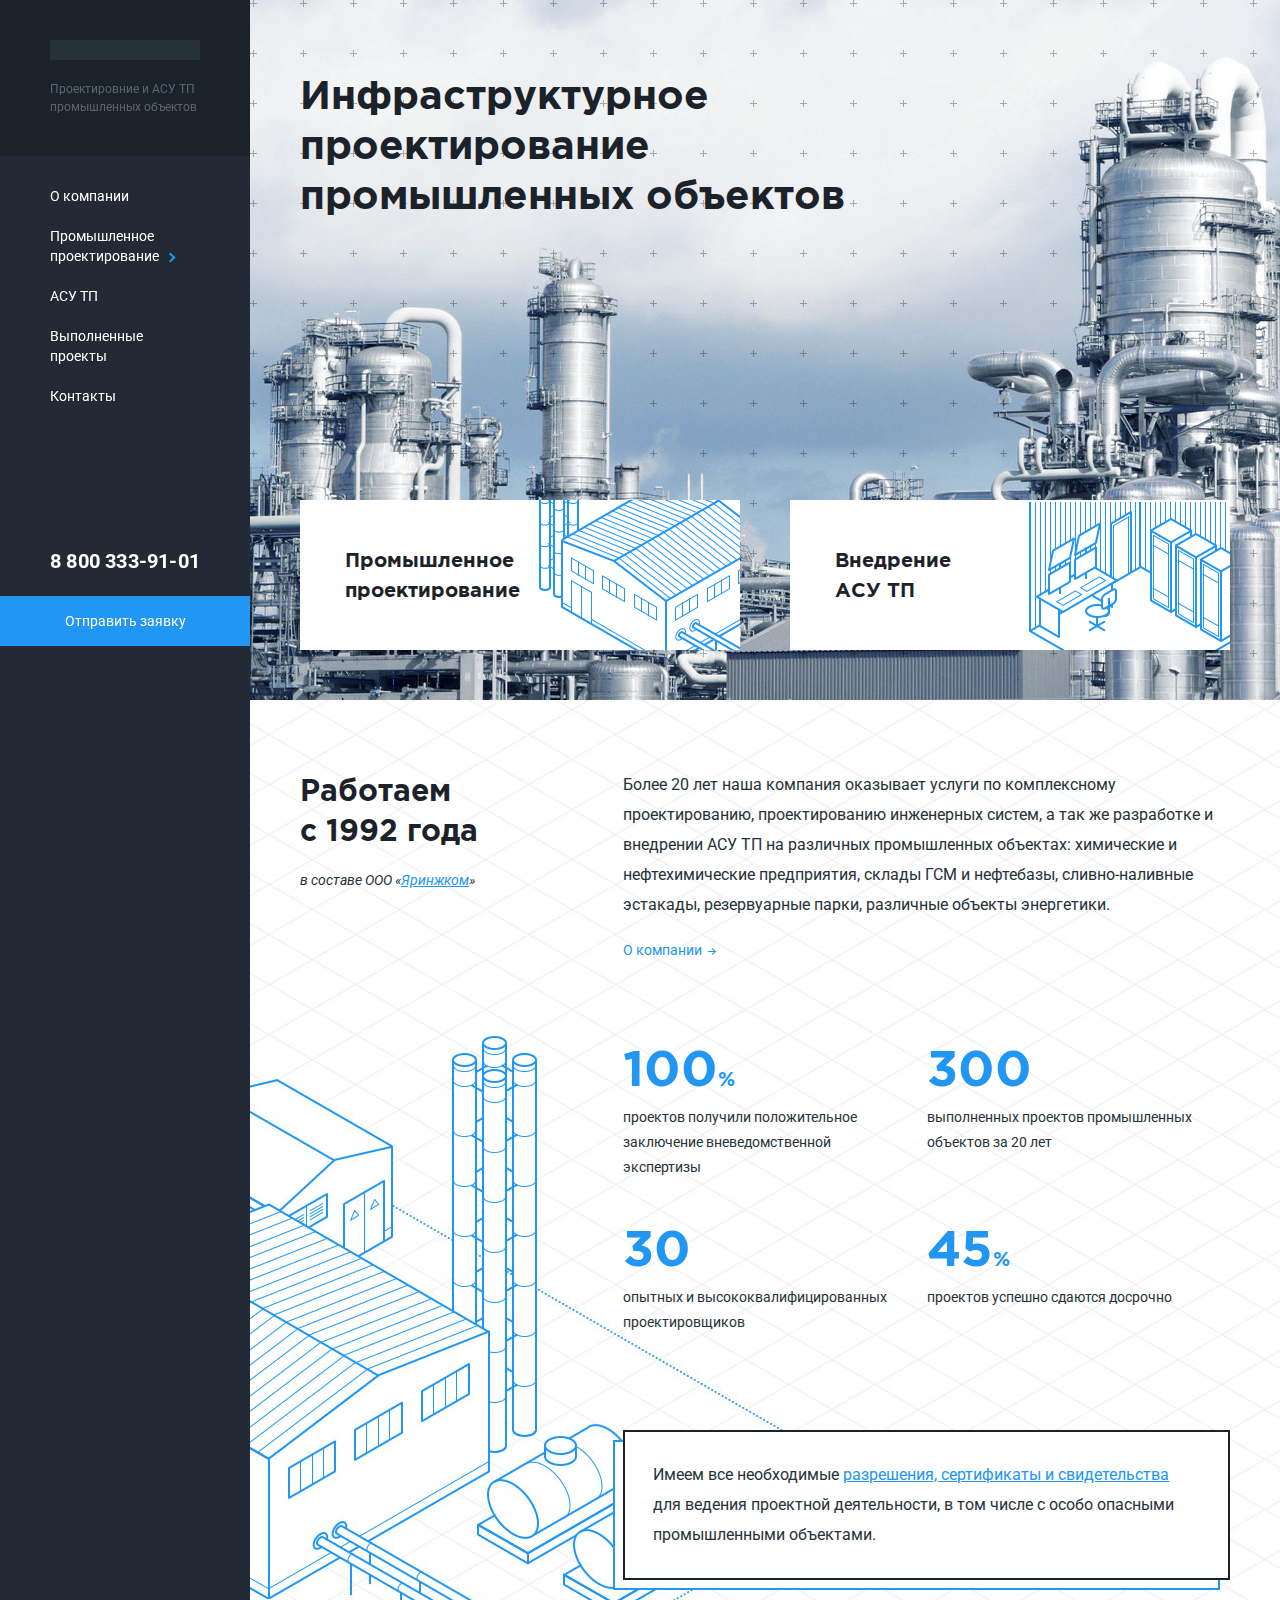
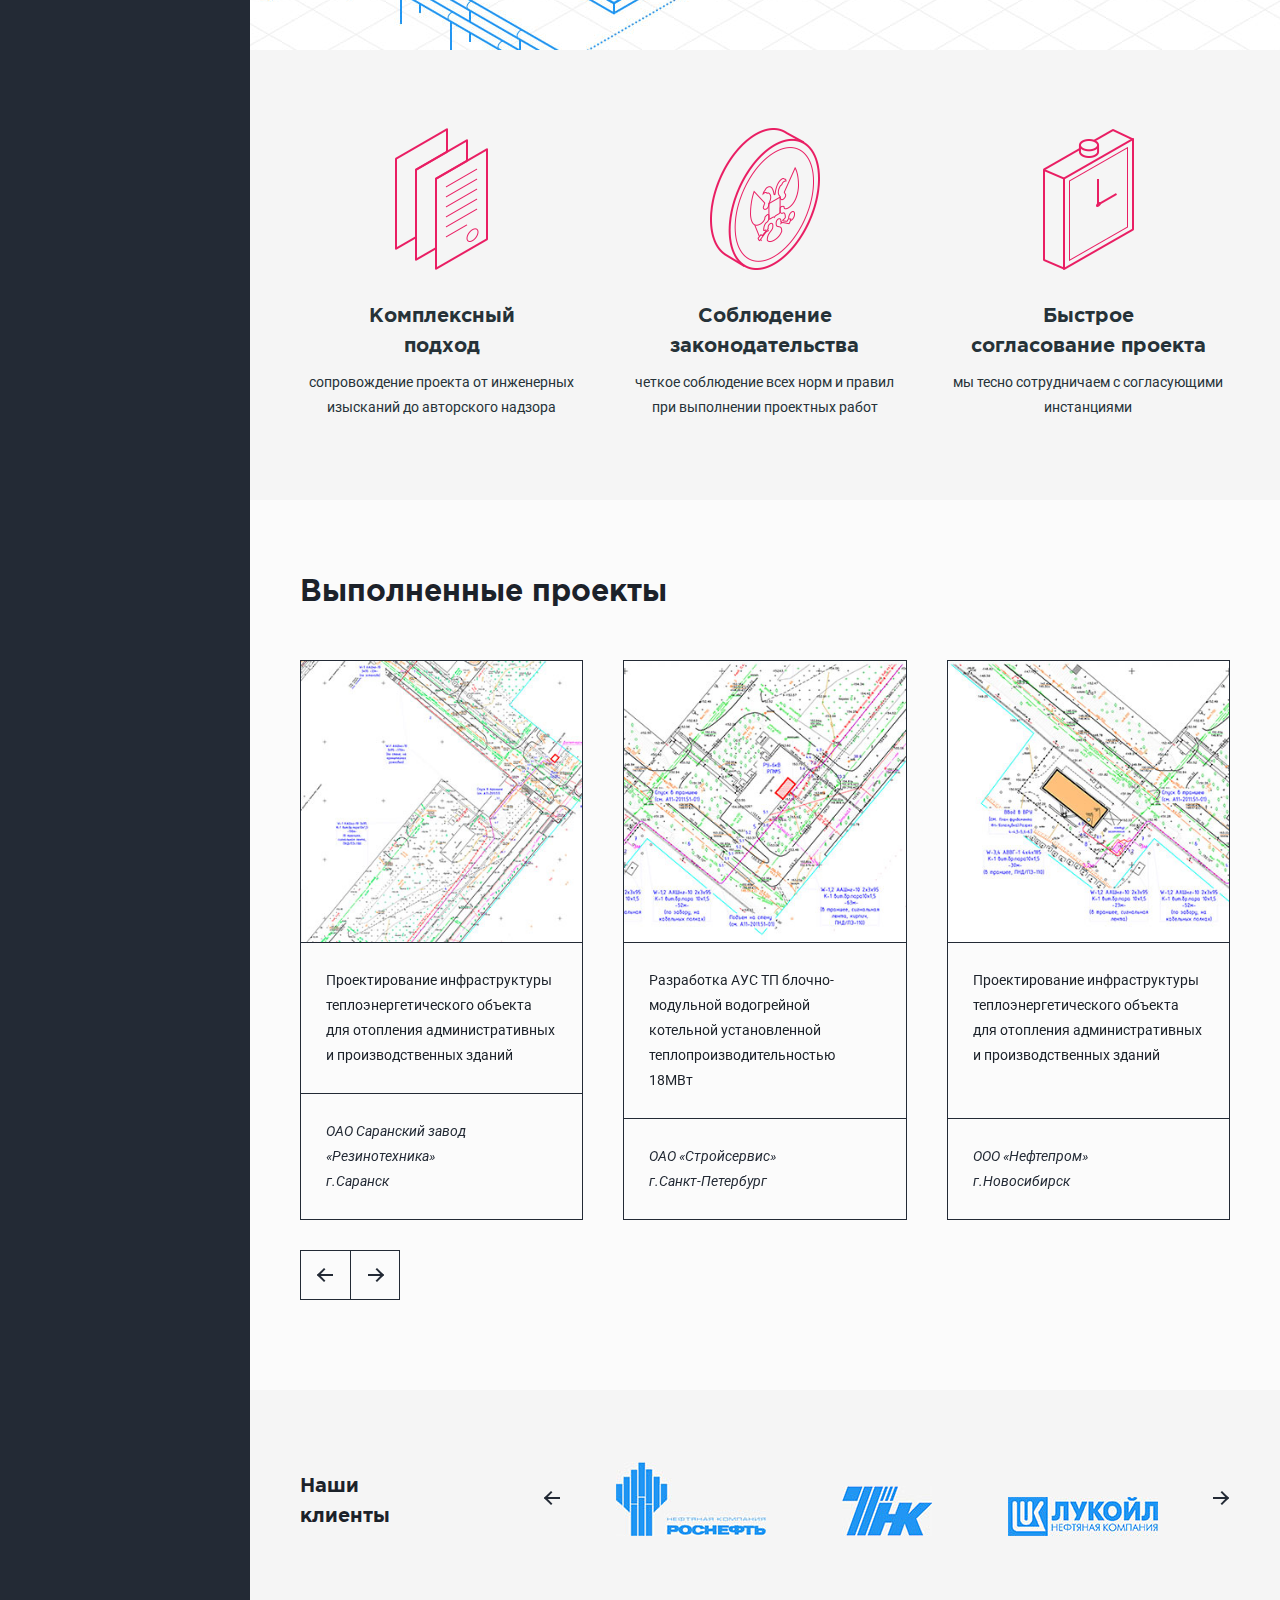
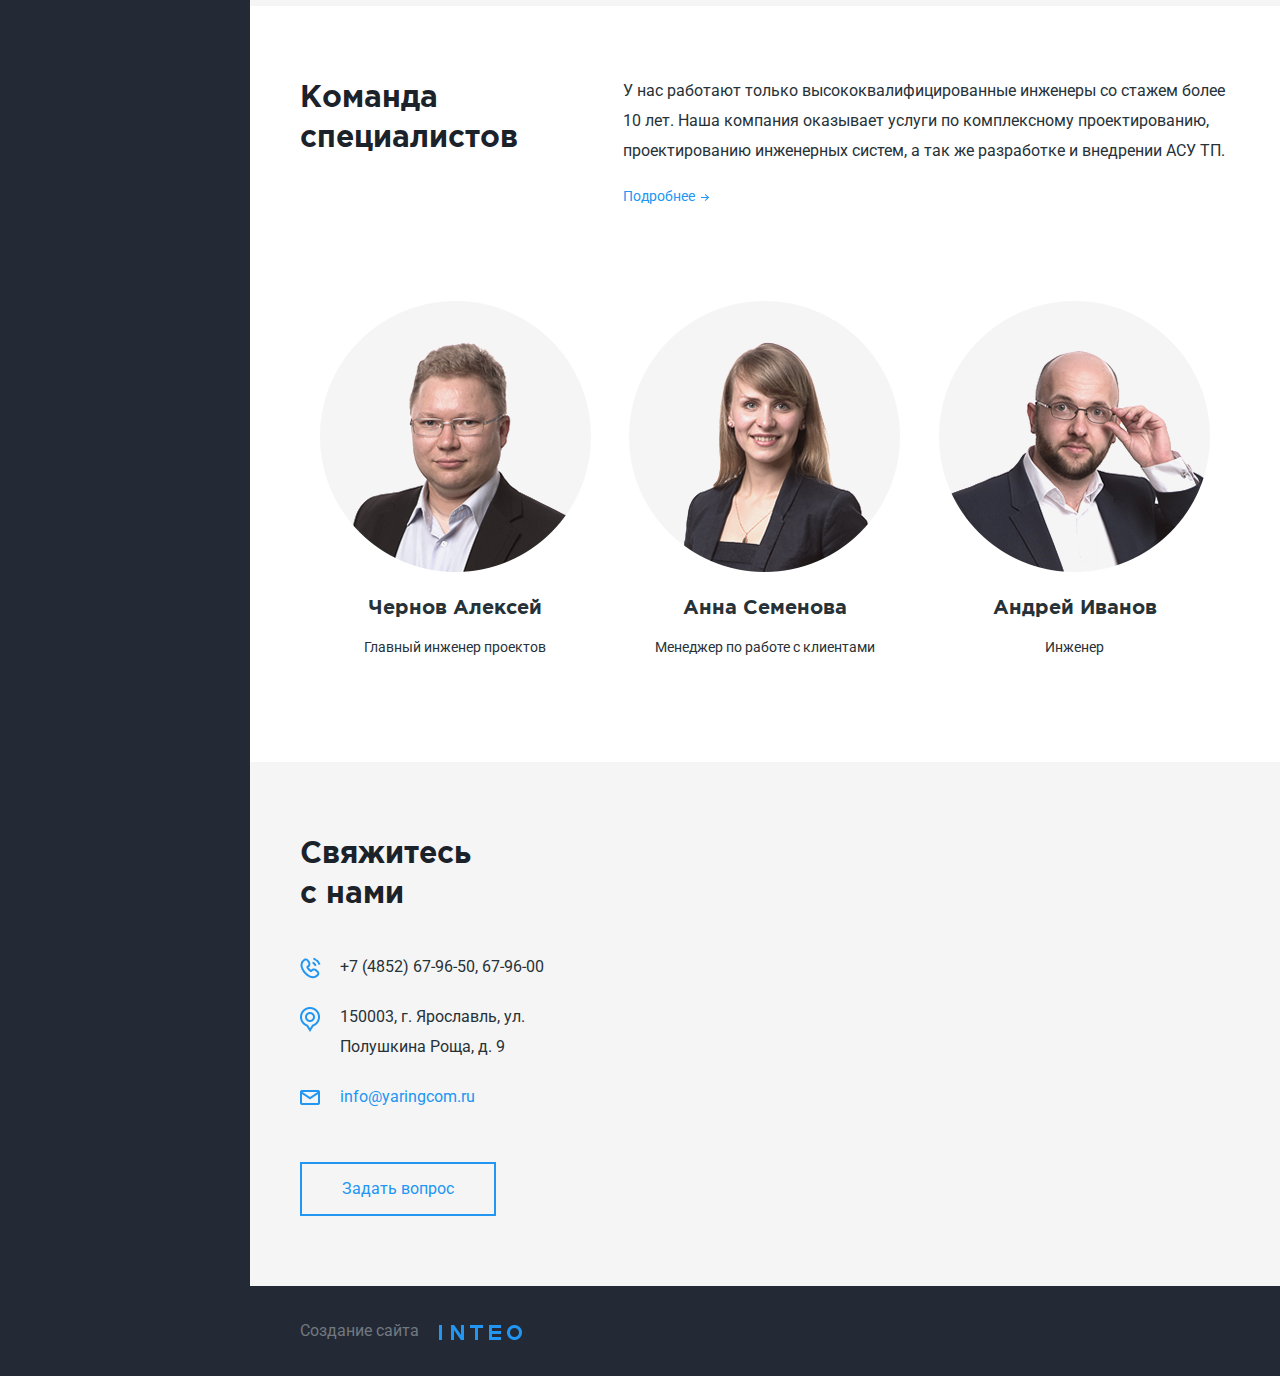
==== commit 8bcf6e5c: "+" ====
--- a/index.htm
+++ b/index.htm
@@ -20,7 +20,7 @@
     <link rel="stylesheet" href="f/css/flexslider.css">
     <link rel="stylesheet" href="f/css/main.css">
     <link href='https://fonts.googleapis.com/css?family=Roboto:400,500,400italic,700,700italic&subset=latin,cyrillic' rel='stylesheet' type='text/css'>
-    <script type="text/javascript" src="http://maps.google.com/maps/api/js?sensor=false">
+    <script type="text/javascript" src="https://maps.google.com/maps/api/js?sensor=false">
 		</script>
     <!--[if IE]>
     <link rel="stylesheet" href="f/css/ie.css">
@@ -170,35 +170,35 @@
 	  				<section class="projects section">
 							<h2>Выполненные проекты</h2>
 							<a href="#" class="projects__all arrowed2">Все проекты</a>
-							<div class="projects-slider" id="projects-slider">
-								<ul class="projects__list slides">
+							<div class="projects-slider equal-height" id="projects-slider">
+								<ul class="projects__list slides equal-height__row">
 									<li>
 										<div class="row">
 											<div class="col-md-4">
-												<a href="#" class="projects__item">
+												<a href="#" class="projects__item equal-height__item">
 													<div class="projects__img">
 														<img src="f/i/projects/1.jpg" alt="">
 													</div>
-													<p class="projects__text">Проектирование инфраструктуры теплоэнергетического объекта для отопления административных и производственных зданий</p>
+													<p class="projects__text equal-height__content">Проектирование инфраструктуры теплоэнергетического объекта для отопления административных и производственных зданий</p>
 													<p class="projects__text projects__text_caption">ОАО Саранский завод «Резинотехника» <span>г.Саранск</span></p>
 												</a>
 											</div>
 											<div class="col-md-4">
-												<a href="#" class="projects__item">
-													<div class="projects__img">
-														<img src="f/i/projects/1.jpg" alt="">
-													</div>
-													<p class="projects__text">Проектирование инфраструктуры теплоэнергетического объекта для отопления административных и производственных зданий</p>
-													<p class="projects__text projects__text_caption">ОАО Саранский завод «Резинотехника» <span>г.Саранск</span></p>
-												</a>
-											</div>
-											<div class="col-md-4">
-												<a href="#" class="projects__item">
-													<div class="projects__img">
-														<img src="f/i/projects/1.jpg" alt="">
-													</div>
-													<p class="projects__text">Проектирование инфраструктуры теплоэнергетического объекта для отопления административных и производственных зданий</p>
-													<p class="projects__text projects__text_caption">ОАО Саранский завод «Резинотехника» <span>г.Саранск</span></p>
+												<a href="#" class="projects__item equal-height__item">
+													<div class="projects__img">
+														<img src="f/i/projects/2.jpg" alt="">
+													</div>
+													<p class="projects__text equal-height__content">Разработка АУС ТП блочно-модульной водогрейной котельной установленной теплопроизводительностью 18МВт</p>
+													<p class="projects__text projects__text_caption">ОАО «Стройсервис»<span>г.Санкт-Петербург</span></p>
+												</a>
+											</div>
+											<div class="col-md-4">
+												<a href="#" class="projects__item equal-height__item">
+													<div class="projects__img">
+														<img src="f/i/projects/3.jpg" alt="">
+													</div>
+													<p class="projects__text equal-height__content">Проектирование инфраструктуры теплоэнергетического объекта для отопления административных и производственных зданий </p>
+													<p class="projects__text projects__text_caption">ООО «Нефтепром»<span>г.Новосибирск</span></p>
 												</a>
 											</div>
 										</div>
@@ -206,30 +206,30 @@
 									<li>
 										<div class="row">
 											<div class="col-md-4">
-												<a href="#" class="projects__item">
+												<a href="#" class="projects__item equal-height__item">
 													<div class="projects__img">
 														<img src="f/i/projects/1.jpg" alt="">
 													</div>
-													<p class="projects__text">Проектирование инфраструктуры теплоэнергетического объекта для отопления административных и производственных зданий</p>
+													<p class="projects__text equal-height__content">Проектирование инфраструктуры теплоэнергетического объекта для отопления административных и производственных зданий</p>
 													<p class="projects__text projects__text_caption">ОАО Саранский завод «Резинотехника» <span>г.Саранск</span></p>
 												</a>
 											</div>
 											<div class="col-md-4">
-												<a href="#" class="projects__item">
-													<div class="projects__img">
-														<img src="f/i/projects/1.jpg" alt="">
-													</div>
-													<p class="projects__text">Проектирование инфраструктуры теплоэнергетического объекта для отопления административных и производственных зданий</p>
-													<p class="projects__text projects__text_caption">ОАО Саранский завод «Резинотехника» <span>г.Саранск</span></p>
-												</a>
-											</div>
-											<div class="col-md-4">
-												<a href="#" class="projects__item">
-													<div class="projects__img">
-														<img src="f/i/projects/1.jpg" alt="">
-													</div>
-													<p class="projects__text">Проектирование инфраструктуры теплоэнергетического объекта для отопления административных и производственных зданий</p>
-													<p class="projects__text projects__text_caption">ОАО Саранский завод «Резинотехника» <span>г.Саранск</span></p>
+												<a href="#" class="projects__item equal-height__item">
+													<div class="projects__img">
+														<img src="f/i/projects/2.jpg" alt="">
+													</div>
+													<p class="projects__text equal-height__content">Разработка АУС ТП блочно-модульной водогрейной котельной установленной теплопроизводительностью 18МВт</p>
+													<p class="projects__text projects__text_caption">ОАО «Стройсервис»<span>г.Санкт-Петербург</span></p>
+												</a>
+											</div>
+											<div class="col-md-4">
+												<a href="#" class="projects__item equal-height__item">
+													<div class="projects__img">
+														<img src="f/i/projects/3.jpg" alt="">
+													</div>
+													<p class="projects__text equal-height__content">Проектирование инфраструктуры теплоэнергетического объекта для отопления административных и производственных зданий </p>
+													<p class="projects__text projects__text_caption">ООО «Нефтепром»<span>г.Новосибирск</span></p>
 												</a>
 											</div>
 										</div>
@@ -342,8 +342,8 @@
 	  							<p class="contacts__qst"><a href="#">Задать вопрос</a></p>
 	  						</div>
 	  						<div class="col-md-8 contacts__map">
-	  							<div class="map">
-	  								<img src="f/i/map.jpg" alt="">
+	  							<div class="map" id="map_canvas1">
+	  								
 	  							</div>
 	  						</div>
 	  					</div>
--- a/f/css/main.css
+++ b/f/css/main.css
@@ -1703,6 +1703,7 @@
   display: inline-block;
   vertical-align: top;
   font-size: 14px;
+  line-height: 20px;
 }
 .arrowed2:after {
   content: '';
@@ -1713,7 +1714,7 @@
   -webkit-transform: rotate(315deg);
   transform: rotate(315deg);
   width: 5px;
-  margin-left: 6px;
+  margin-left: 8px;
   display: inline-block;
   vertical-align: middle;
 }
@@ -1723,7 +1724,7 @@
   height: 1px;
   width: 7px;
   position: absolute;
-  bottom: .9em;
+  bottom: .6em;
   right: 0;
 }
 .wrap {
@@ -1942,7 +1943,6 @@
   margin-top: -5px;
 }
 .working__about {
-  font-size: 14px;
   margin-bottom: 95px;
 }
 .working__adv {
@@ -2370,7 +2370,7 @@
   left: 20px;
   top: -70px;
   right: -30px;
-  bottom: -50px;
+  bottom: -70px;
   overflow: hidden;
 }
 .map img {
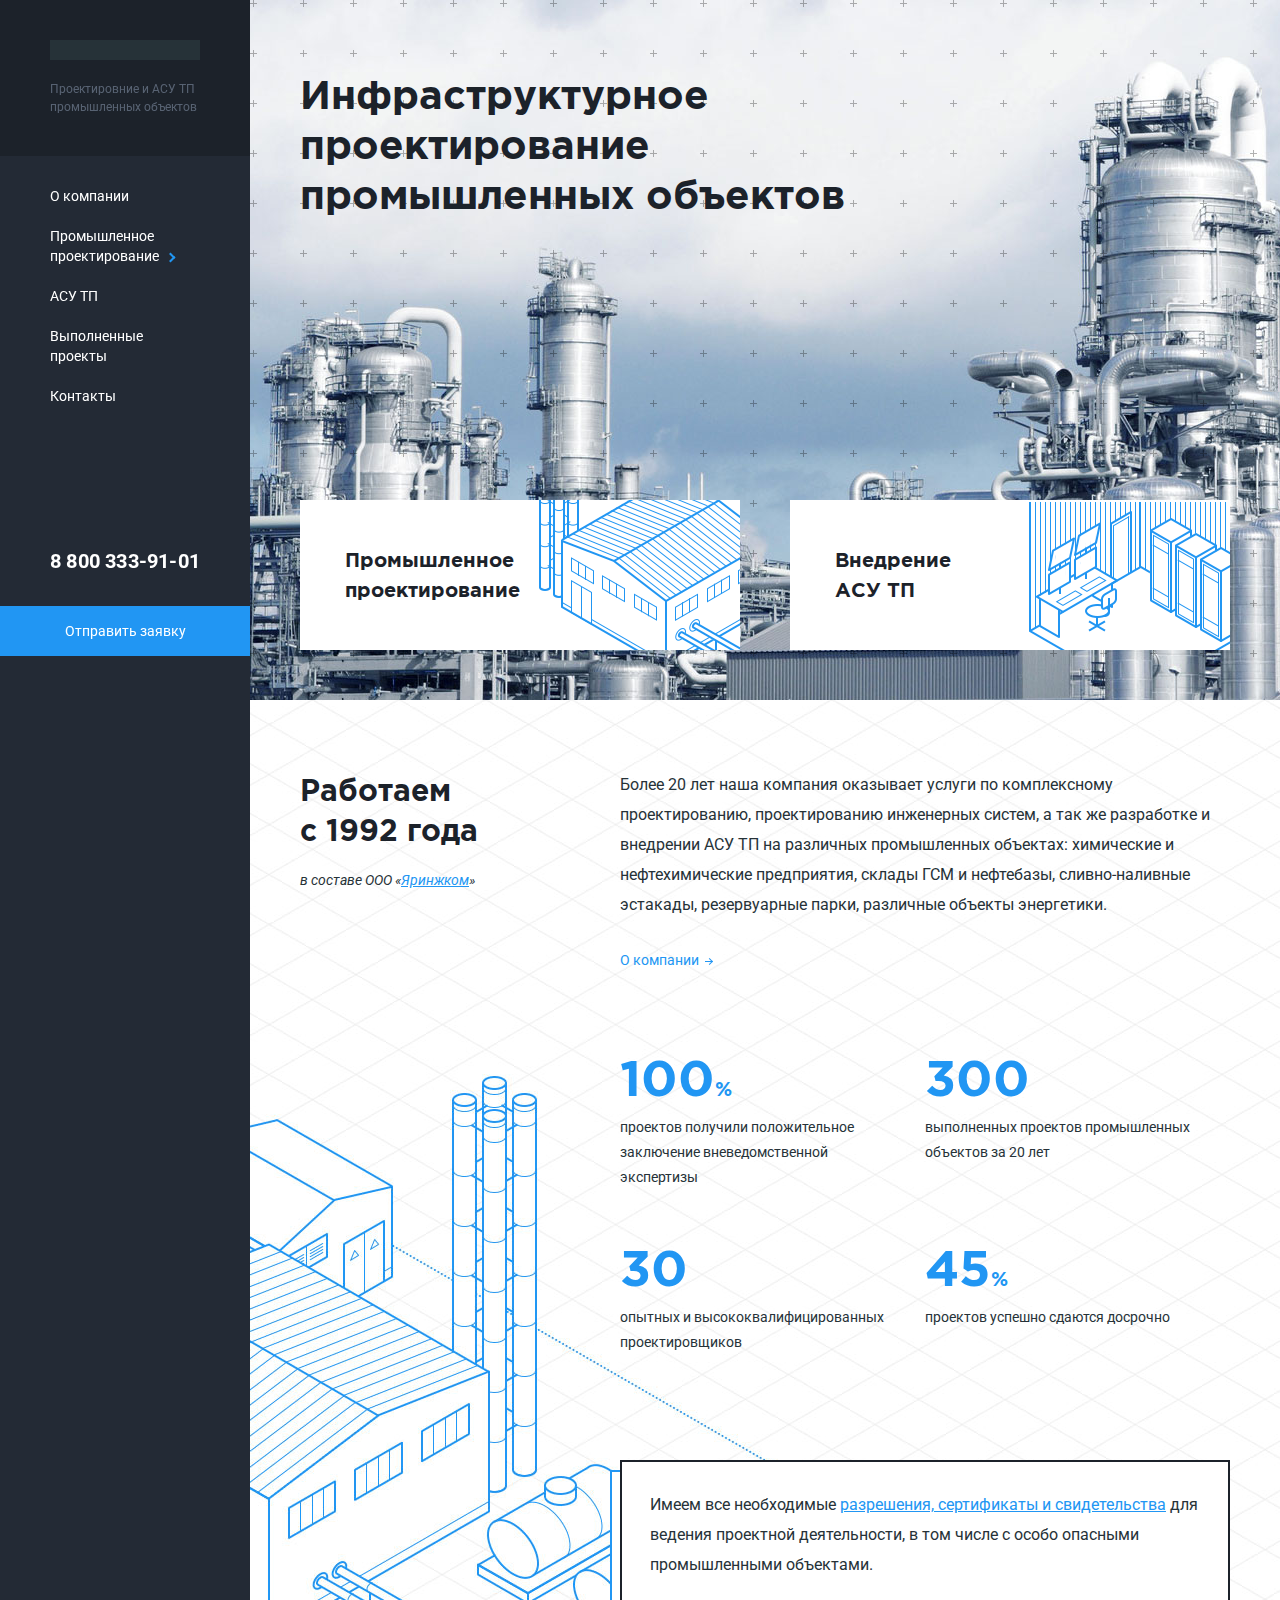
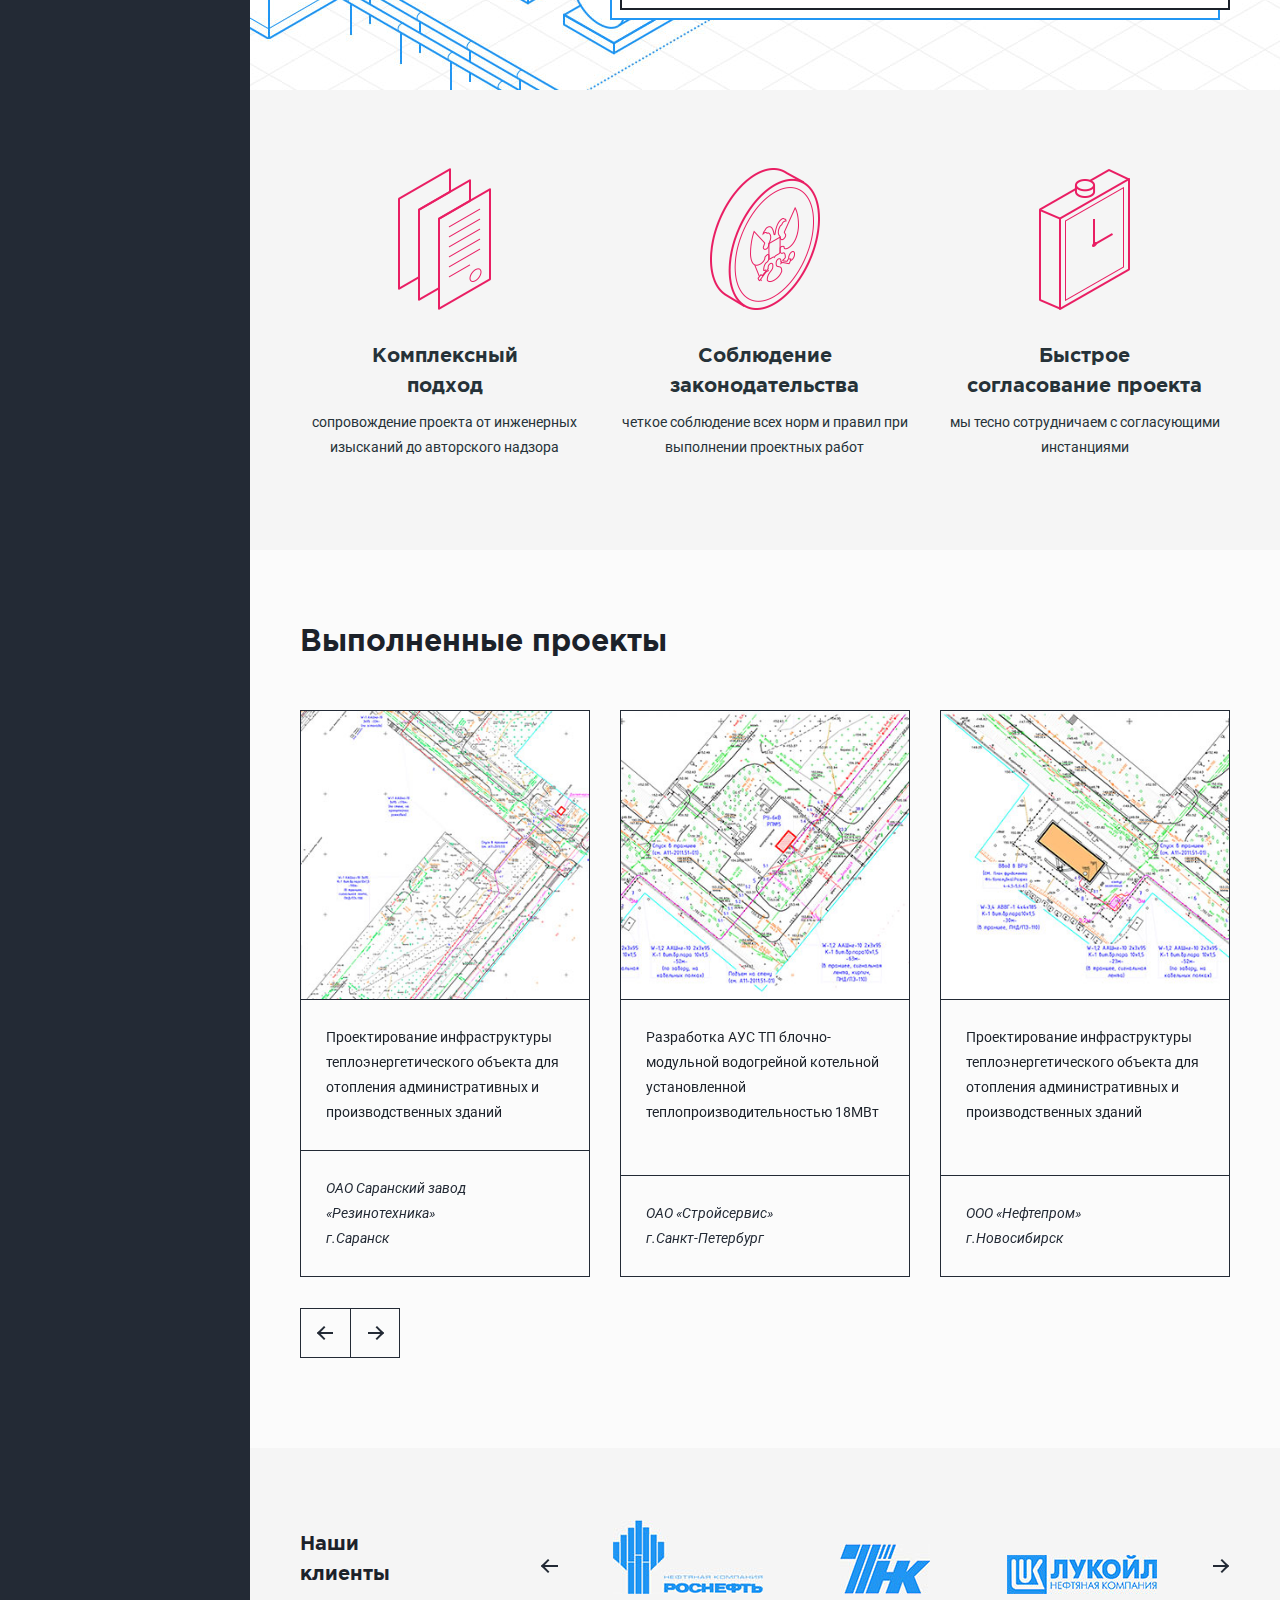
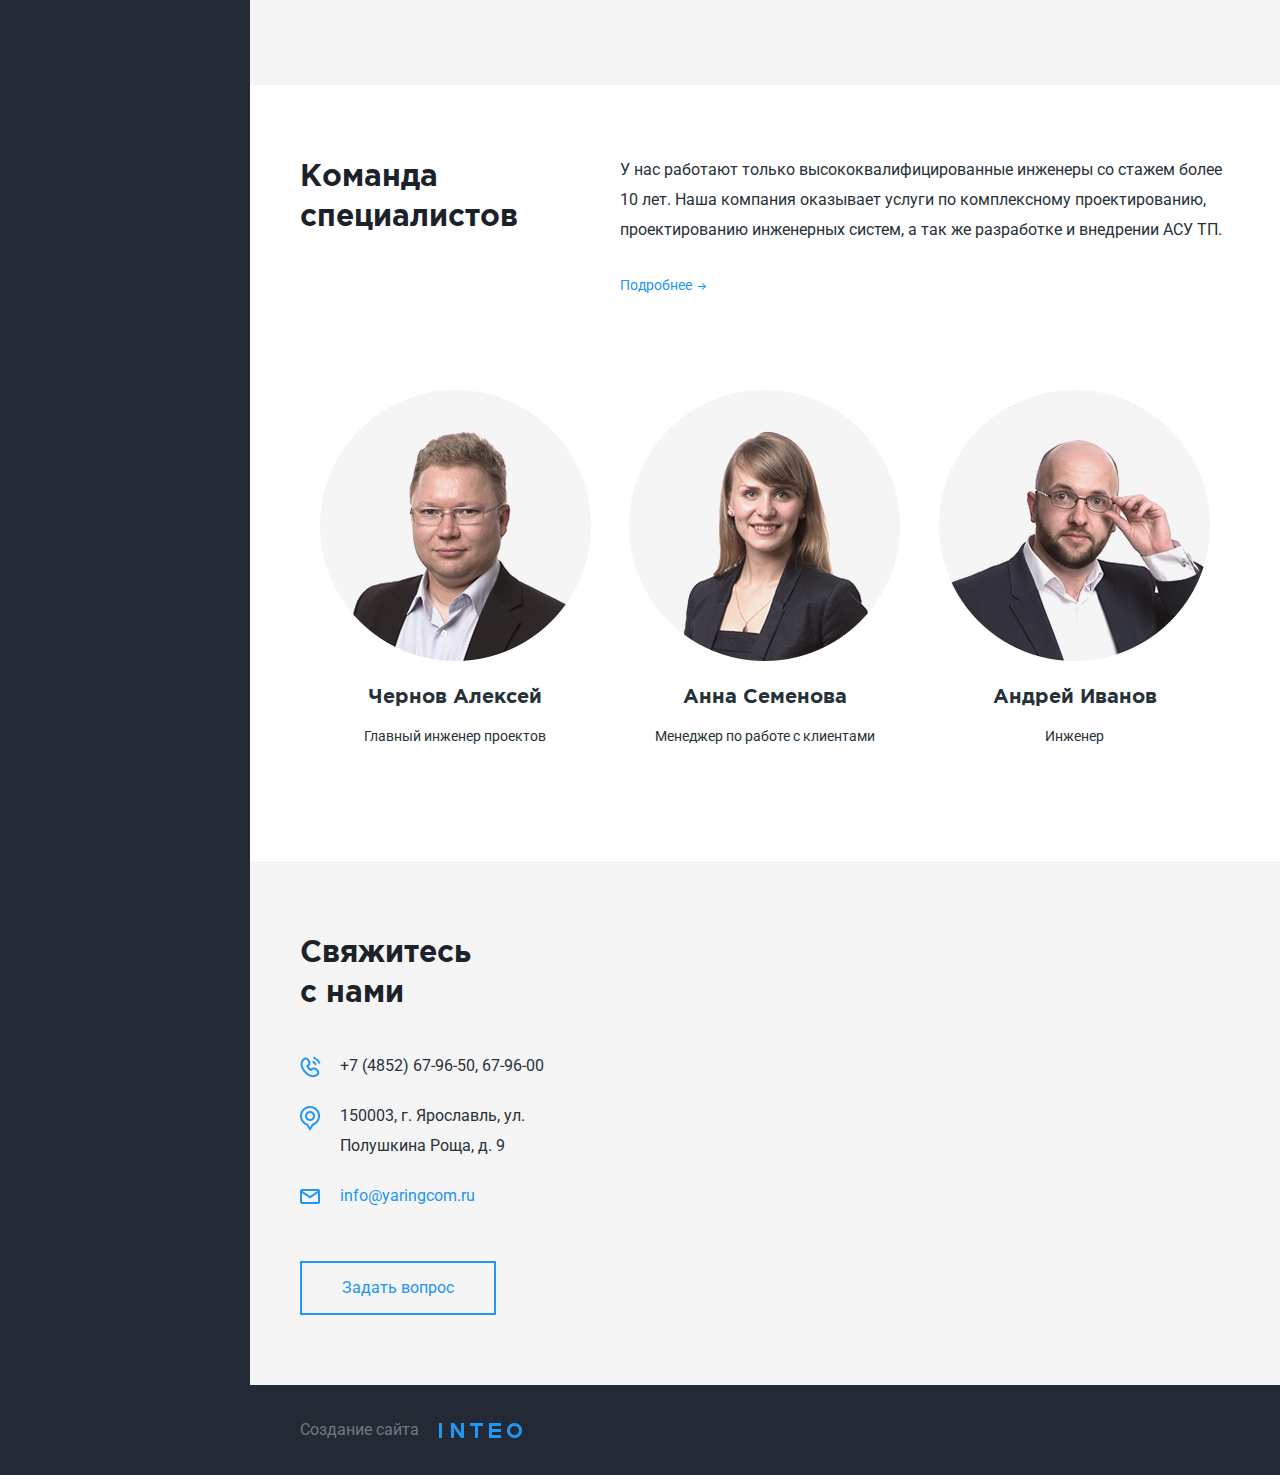
==== commit 3f389288: "Карточка услуги" ====
--- a/index.htm
+++ b/index.htm
@@ -93,7 +93,7 @@
 	  						<li><a href="#">Контакты</a></li>
 	  					</ul>
 	  					<p class="main-control__phone">8 800 333-91-01</p>
-	  					<a href="#" class="main-control__demand">Отправить заявку</a>
+	  					<a href="#" class="main-control__demand btn">Отправить заявку</a>
 	  				</div>
 	  			</div>
 	  			<div class="content__cell content__main">
@@ -121,7 +121,7 @@
 	  						<div class="col-md-8">
 									<p>Более 20 лет наша компания оказывает услуги по комплексному проектированию, проектированию инженерных систем, а так же разработке и внедрении АСУ ТП на различных промышленных объектах: химические и нефтехимические предприятия, склады ГСМ и нефтебазы, сливно-наливные эстакады, резервуарные парки, различные объекты энергетики.</p>
 									<a href="#" class="arrowed2 working__about">О компании</a>
-									<ul class="working__adv">
+									<ul class="achiv">
 										<li>
 											<span>100<span>%</span></span>
 											<p>проектов получили положительное заключение вневедомственной экспертизы</p>
@@ -142,7 +142,7 @@
 	  						</div>
 	  					</div>
 	  				</section>
-	  				<section class="advantage section">
+	  				<section class="advantage section section_gray">
 							<div class="row">
 								<div class="advantage__item col-md-4">
 									<div class="advantage__img">
@@ -241,7 +241,7 @@
 				  			</div>
 							</div>
 	  				</section>
-	  				<section class="clients section">
+	  				<section class="clients section section_gray">
 							<div class="row">
 								<div class="col-md-3">
 									<h2 class="clients__title">Наши <br>клиенты</h2>
@@ -332,7 +332,7 @@
 								</div>
 							</div>
 	  				</section>
-	  				<section class="contacts section"> 
+	  				<section class="contacts section  section_gray"> 
 	  					<div class="row contacts__holder">
 	  						<div class="col-md-4">
 	  							<h2 class="contacts__title">Свяжитесь <br>с нами</h2>
--- a/f/css/main.css
+++ b/f/css/main.css
@@ -327,23 +327,35 @@
 }
 .h1,
 h1 {
-  color: #1c222a !important;
-  margin-bottom: 40px;
+  color: #1c222a;
+  margin-bottom: 70px;
   font: 40px/50px 'GothamPro-Bold';
 }
 h2,
 .h2 {
-  color: #1c222a !important;
+  color: #1c222a;
   margin-bottom: 20px;
   font: 30px/40px 'GothamPro-Bold';
 }
+@media (max-width: 1200px) {
+  h2,
+  .h2 {
+    font-size: 26px;
+    line-height: 32px;
+  }
+}
+@media (max-width: 992px) {
+  h2,
+  .h2 {
+    font-size: 22px;
+    line-height: 28px;
+  }
+}
 h3,
 .h3 {
-  font-weight: bold;
-  font-size: 20px;
-  line-height: 30px;
-  color: #1e88e5 !important;
+  color: #1c222a;
   margin-bottom: 30px;
+  font: 20px/30px 'GothamPro-Bold';
 }
 .text-center {
   text-align: center;
@@ -361,7 +373,7 @@
   font-size: 12px;
 }
 p {
-  margin: 0 0 20px;
+  margin: 0 0 30px;
 }
 .small,
 small {
@@ -375,11 +387,31 @@
 ol,
 ul {
   margin-top: 0;
-  margin-bottom: 30px;
   padding: 0;
 }
 ul {
   list-style: none;
+  margin-bottom: 40px;
+}
+ul li {
+  position: relative;
+  padding-left: 40px;
+  margin-bottom: 20px;
+}
+ul li:before {
+  content: '';
+  position: absolute;
+  top: 1em;
+  left: 0;
+  width: 20px;
+  height: 2px;
+  background: #2196f3;
+}
+.slides {
+  margin-bottom: 0;
+}
+.slides li {
+  padding-bottom: 1px;
 }
 ol {
   counter-reset: li;
@@ -508,58 +540,83 @@
   border: 2px solid #eceff1;
   border-radius: 5px;
 }
+.form h2,
+.form__text,
+.form__attach,
+.form__phone {
+  color: #fff;
+}
+.form__text {
+  margin-bottom: 0;
+}
+.form__attach:hover {
+  color: #fff;
+}
+.form__phone {
+  font: 20px/40px 'GothamPro-Bold';
+  margin-bottom: 70px;
+}
+.form__attach {
+  margin-bottom: 40px;
+}
+.form__submit {
+  margin-bottom: 50px;
+}
 .input {
-  background: transparent;
-  border: 2px solid #1a1c1d !important;
+  background: #1e88e5;
+  border: none;
   margin-bottom: 30px;
-  border-radius: 5px;
-  padding: 3px 20px !important;
+  padding: 10px 40px 10px 20px !important;
   position: relative;
   outline: none;
-  width: 100%;
+  width: 99.99%;
   box-shadow: none !important;
-  color: #bdbdbd;
-  font-style: italic;
+  -webkit-transition: background 0.3s ease;
+  -moz-transition: background 0.3s ease;
+  -o-transition: background 0.3s ease;
+  -ms-transition: background 0.3s ease;
+  transition: background 0.3s ease;
+  color: #fff;
 }
 .input + label {
   position: relative;
   display: inline-block;
   vertical-align: middle;
-  width: 1px;
+  width: .01%;
 }
 .input + label:before {
   content: '';
   position: absolute;
 }
 .input:focus {
-  background: #1a1c1d;
-}
-.input_error {
-  color: #f44336;
-}
-.input_success {
-  color: #fff;
+  background: #1976d2;
+}
+.input_error + label:before {
+  left: -30px;
+  width: 20px;
+  height: 20px;
+  background: url(../../f/i/icons.png) -86px -319px;
+  top: 6px;
+  margin-top: -2px;
 }
 .input_success + label:before {
   left: -30px;
-  width: 21px;
-  height: 21px;
-  background: url(../../f/i/icons.png) -257px 0;
+  width: 20px;
+  height: 20px;
+  background: url(../../f/i/icons.png) -66px -319px;
   top: 6px;
   margin-top: -2px;
 }
 textarea {
   resize: none;
-  margin-bottom: 50px !important;
+  margin-bottom: 15px !important;
 }
 .btn {
   display: inline-block;
-  background: #1e88e5;
-  padding: 6px 28px 8px;
+  background: #2196f3;
+  padding: 13px 40px;
   margin-bottom: 0;
-  line-height: 27px;
-  font-weight: bold;
-  border-radius: 6px;
+  line-height: 24px;
   color: #fff;
   text-align: center;
   position: relative;
@@ -575,16 +632,16 @@
   border: 0;
   overflow: hidden;
   z-index: 1;
-  -webkit-transition: background-color 0.3s ease;
-  -moz-transition: background-color 0.3s ease;
-  -o-transition: background-color 0.3s ease;
-  -ms-transition: background-color 0.3s ease;
-  transition: background-color 0.3s ease;
+  -webkit-transition: all 0.3s ease;
+  -moz-transition: all 0.3s ease;
+  -o-transition: all 0.3s ease;
+  -ms-transition: all 0.3s ease;
+  transition: all 0.3s ease;
 }
 .btn:active:hover,
 .btn:hover {
   color: #fff;
-  background: #1976d2;
+  background: #1e88e5;
 }
 .btn:active:focus,
 .btn:focus {
@@ -692,19 +749,13 @@
   border-color: #e53935;
 }
 .btn-transpar {
-  border-radius: 5px;
-  line-height: 46px;
-  padding: 0 30px;
-  font-weight: normal;
   background: transparent;
-  border: 2px solid #f44336;
-}
-.btn-transpar_orange {
-  color: #e53935;
+  border: 2px solid #fff;
+  padding: 10px 38px;
 }
 .btn-transpar:hover {
-  background: #f44336;
-  color: #fff;
+  background: #fff;
+  color: #1e88e5;
 }
 [data-toggle=buttons] > .btn input[type=checkbox],
 [data-toggle=buttons] > .btn input[type=radio],
@@ -834,8 +885,8 @@
   margin-left: auto;
 }
 .row {
-  margin-right: -20px;
-  margin-left: -20px;
+  margin-right: -15px;
+  margin-left: -15px;
 }
 .col-xs-1,
 .col-sm-1,
@@ -887,8 +938,8 @@
 .col-lg-12 {
   position: relative;
   min-height: 1px;
-  padding-right: 20px;
-  padding-left: 20px;
+  padding-right: 15px;
+  padding-left: 15px;
 }
 .col-xs-1,
 .col-xs-2,
@@ -1594,17 +1645,14 @@
   unicode-range: U+0020-25CA;
 }
 ::-webkit-input-placeholder {
-  color: #616161;
-  font-style: italic;
+  color: #fff;
 }
 ::-moz-placeholder {
-  color: #616161;
-  font-style: italic;
+  color: #fff;
   opacity: 1;
 }
 :-ms-input-placeholder {
-  color: #616161;
-  font-style: italic;
+  color: #fff;
 }
 input:-moz-placeholder {
   color: #fff;
@@ -1651,6 +1699,16 @@
   display: block;
   content: '';
   background: url(../../f/i/icons.png) -9999px -9999px no-repeat;
+}
+.iconize-attach {
+  margin-left: 30px;
+}
+.iconize-attach:before {
+  width: 14px;
+  height: 17px;
+  background-position: -106px -320px;
+  left: -30px;
+  top: .4em;
 }
 .icon-inteo {
   width: 83px;
@@ -1727,6 +1785,41 @@
   bottom: .6em;
   right: 0;
 }
+.arrow {
+  width: 15px;
+  display: inline-block;
+  vertical-align: middle;
+  position: relative;
+  height: 15px;
+  margin-left: 40px;
+  margin-right: -20px;
+}
+.arrow:after {
+  content: '';
+  border-bottom: 2px solid #fff;
+  border-right: 2px solid #fff;
+  height: 10px;
+  position: absolute;
+  -ms-transform: rotate(315deg);
+  -webkit-transform: rotate(315deg);
+  transform: rotate(315deg);
+  width: 10px;
+  bottom: 0;
+  right: 0;
+  top: -2px;
+  margin: auto 0;
+}
+.arrow:before {
+  content: '';
+  background: #fff;
+  height: 2px;
+  width: 13px;
+  position: absolute;
+  bottom: 0;
+  right: 0;
+  top: -2px;
+  margin: auto 0;
+}
 .wrap {
   min-height: 100%;
   height: auto!important;
@@ -1734,6 +1827,12 @@
   overflow: hidden;
   min-width: 940px;
 }
+.wrap:after {
+  content: '';
+  height: 90px;
+  margin: 0;
+  padding: 0;
+}
 .content {
   display: table;
   width: 100%;
@@ -1774,6 +1873,10 @@
 .main-control__menu li {
   line-height: 20px;
   margin-bottom: 20px;
+  padding-left: 0;
+}
+.main-control__menu li:before {
+  display: none;
 }
 .main-control__menu li a {
   color: #fff;
@@ -1809,20 +1912,8 @@
 }
 .main-control__demand {
   display: block;
-  line-height: 50px;
   font-size: 14px;
-  background: #2196f3;
   text-align: center;
-  color: #fff;
-}
-.main-control__demand:hover {
-  background: #1e88e5;
-  color: #fff;
-  -webkit-transition: background-color 0.3s ease;
-  -moz-transition: background-color 0.3s ease;
-  -o-transition: background-color 0.3s ease;
-  -ms-transition: background-color 0.3s ease;
-  transition: background-color 0.3s ease;
 }
 .section {
   padding: 70px 50px 50px;
@@ -1830,6 +1921,12 @@
 .section__holder {
   position: relative;
   height: 100%;
+}
+.section__row {
+  margin-bottom: 30px;
+}
+.section_gray {
+  background: #f5f5f5;
 }
 .preface {
   height: 700px;
@@ -1852,6 +1949,41 @@
   left: 50%;
   margin-left: -575px;
   z-index: -1;
+}
+.preface_service {
+  height: auto;
+  min-height: 650px;
+}
+.preface_service:before {
+  display: none;
+}
+.preface_service img {
+  left: auto;
+  margin: 0;
+  right: 0;
+}
+@media (max-width: 1200px) {
+  .preface_service img {
+    right: -200px;
+  }
+}
+@media (max-width: 992px) {
+  .preface_service img {
+    right: -350px;
+  }
+}
+.preface__text {
+  max-width: 400px;
+  position: relative;
+  padding-top: 40px;
+}
+.preface__text:before {
+  content: '';
+  position: absolute;
+  top: 0;
+  left: 0;
+  right: -20px;
+  border-top: 2px dotted #47a7f3;
 }
 .preface__btn {
   display: inline-block;
@@ -1954,6 +2086,10 @@
   width: 50%;
   margin-bottom: 35px;
   padding-right: 30px;
+  padding-left: 0;
+}
+.working__adv li:before {
+  display: none;
 }
 .working__adv li span {
   color: #2196f3;
@@ -1999,8 +2135,39 @@
   z-index: -1;
   background: #fff;
 }
-.advantage {
-  background: #f5f5f5;
+.achiv {
+  margin-bottom: 40px;
+}
+.achiv_projects {
+  padding-top: 50px;
+  margin-bottom: 0;
+}
+.achiv li {
+  display: inline-block;
+  vertical-align: top;
+  width: 50%;
+  margin-bottom: 35px;
+  padding-right: 30px;
+  padding-left: 0;
+}
+.achiv li:before {
+  display: none;
+}
+.achiv li span {
+  color: #2196f3;
+  font: 50px/25px 'GothamPro-Bold';
+  display: block;
+  margin-bottom: 25px;
+}
+.achiv li span span {
+  font-size: 20px;
+  display: inline-block;
+  line-height: 0;
+  margin-bottom: 0;
+}
+.achiv li p {
+  font-size: 14px;
+  line-height: 25px;
 }
 .advantage__item {
   text-align: center;
@@ -2015,6 +2182,9 @@
   font-size: 14px;
   line-height: 25px;
 }
+.advantage__item_bot {
+  margin-bottom: 60px;
+}
 .advantage__img {
   height: 150px;
   position: relative;
@@ -2030,6 +2200,9 @@
 .projects {
   background: #fbfbfb;
 }
+.projects_white {
+  background: #fff;
+}
 .projects__all {
   position: absolute;
   right: 0;
@@ -2037,6 +2210,9 @@
 }
 .projects__list {
   padding-top: 30px;
+}
+.projects__list li {
+  margin-bottom: 0;
 }
 .projects__item {
   border: 1px solid #232a35;
@@ -2063,6 +2239,9 @@
   transition: border-color 0.3s ease;
   margin-bottom: 0;
   padding: 25px;
+  -moz-hyphens: auto;
+  -webkit-hyphens: auto;
+  -ms-hyphens: auto;
 }
 @media (max-width: 992px) {
   .projects__text {
@@ -2164,9 +2343,6 @@
 .projects-slider .flexslider-navigation a:hover:before {
   background: #2196f3;
 }
-.clients {
-  background: #f5f5f5;
-}
 .clients__title {
   font-size: 20px;
   line-height: 30px;
@@ -2179,6 +2355,10 @@
 }
 .clients-slider li {
   text-align: center;
+  padding-left: 0;
+}
+.clients-slider li:before {
+  display: none;
 }
 .clients-slider li .row {
   text-align: center;
@@ -2323,7 +2503,6 @@
   line-height: 30px;
 }
 .contacts {
-  background: #f5f5f5;
   padding-bottom: 70px;
 }
 .contacts__holder {
@@ -2385,11 +2564,175 @@
 .made-by i {
   margin-left: 20px;
 }
-.wrap:after {
+.page-navig {
+  position: -webkit-sticky;
+  position: sticky;
+  top: 0;
+  z-index: 110;
+  background: #fff;
+}
+.page-navig__wrap {
+  position: relative;
+  display: table;
+  width: 100% !important;
+  padding: 0 50px;
+  border-bottom: 2px solid #f5f5f5;
+  margin-bottom: 20px;
+}
+.page-navig_scrolled .page-navig__wrap {
+  margin-bottom: 0;
+  -webkit-box-shadow: 0px 5px 15px 0 rgba(50, 50, 50, 0.07);
+  -moz-box-shadow: 0px 5px 15px 0 rgba(50, 50, 50, 0.07);
+  box-shadow: 0px 5px 15px 0 rgba(50, 50, 50, 0.07);
+}
+.page-navig:before,
+.page-navig:after {
   content: '';
-  height: 90px;
-  margin: 0;
-  padding: 0;
+  display: table;
+}
+.page-navig__holder {
+  display: table-row;
+  width: 100%;
+  height: 50px;
+}
+.page-navig__holder a {
+  display: table-cell;
+  vertical-align: middle;
+  text-align: center;
+  line-height: 25px;
+  padding: 5px 10px;
+  font-size: 14px;
+  -webkit-transition: all 0.3s ease;
+  -moz-transition: all 0.3s ease;
+  -o-transition: all 0.3s ease;
+  -ms-transition: all 0.3s ease;
+  transition: all 0.3s ease;
+}
+.page-navig__holder a:before {
+  display: none;
+}
+.page-navig__holder a:hover,
+.page-navig__holder a.active {
+  background: #2196f3;
+  color: #fff;
+}
+.page-navig__holder a.active {
+  pointer-events: none;
+}
+.captioned-img {
+  margin-bottom: 60px;
+}
+.captioned-img p {
+  font-size: 14px;
+  line-height: 25px;
+  font-style: italic;
+  color: #74797c;
+}
+.captioned-img img {
+  width: 100%;
+}
+.bordered-block {
+  padding-top: 100px;
+  padding-bottom: 100px;
+}
+.bordered-block__holder {
+  position: relative;
+  z-index: 1;
+}
+.bordered-block__holder:before {
+  border: 2px solid #2196f3;
+  bottom: -10px;
+  content: '';
+  height: 100%;
+  right: -10px;
+  position: absolute;
+  width: 100%;
+  z-index: -1;
+}
+.bordered-block__holder:after {
+  background: #f5f5f5;
+  border: 2px solid #2196f3;
+  content: "";
+  height: 100%;
+  left: 0;
+  position: absolute;
+  top: 0;
+  width: 100%;
+  z-index: -1;
+}
+.bordered-block__title {
+  font: 20px/35px 'GothamPro-Bold';
+  color: #1c222a;
+  margin-bottom: 40px;
+}
+.bordered-block__col {
+  width: 50%;
+  padding: 70px 50px 70px 0;
+  display: inline-block;
+  vertical-align: top;
+}
+.bordered-block__col img {
+  position: absolute;
+}
+.bordered-block_certif img {
+  left: 50px;
+  top: 50%;
+  margin-top: -225px;
+}
+@media (max-width: 1200px) {
+  .bordered-block_certif img {
+    height: 360px;
+    margin-top: -180px;
+  }
+}
+@media (max-width: 992px) {
+  .bordered-block_certif img {
+    height: 300px;
+    margin-top: -150px;
+    left: 20px;
+  }
+}
+.bordered-block_spec img {
+  bottom: -100px;
+  left: 50%;
+  margin-left: -50px;
+}
+@media (max-width: 1200px) {
+  .bordered-block_spec img {
+    width: 300px;
+    bottom: 0;
+  }
+}
+@media (max-width: 992px) {
+  .bordered-block_spec img {
+    width: 250px;
+    margin-left: 0;
+  }
+}
+.bordered-block_spec .bordered-block__col {
+  padding: 70px 20px 70px 60px;
+}
+.bordered-block__caption {
+  color: #000;
+  padding-left: 200px;
+  line-height: 25px;
+}
+@media (max-width: 1200px) {
+  .bordered-block__caption {
+    padding-left: 120px;
+  }
+}
+.bordered-block__caption span {
+  display: block;
+  font-weight: 400;
+  font-size: 14px;
+}
+.process__num {
+  text-align: center;
+  padding-top: 10px;
+}
+.demand-form {
+  background: url(../../f/i/demand.jpg) 100% 0;
 }
 .fancybox-nav {
   display: none;
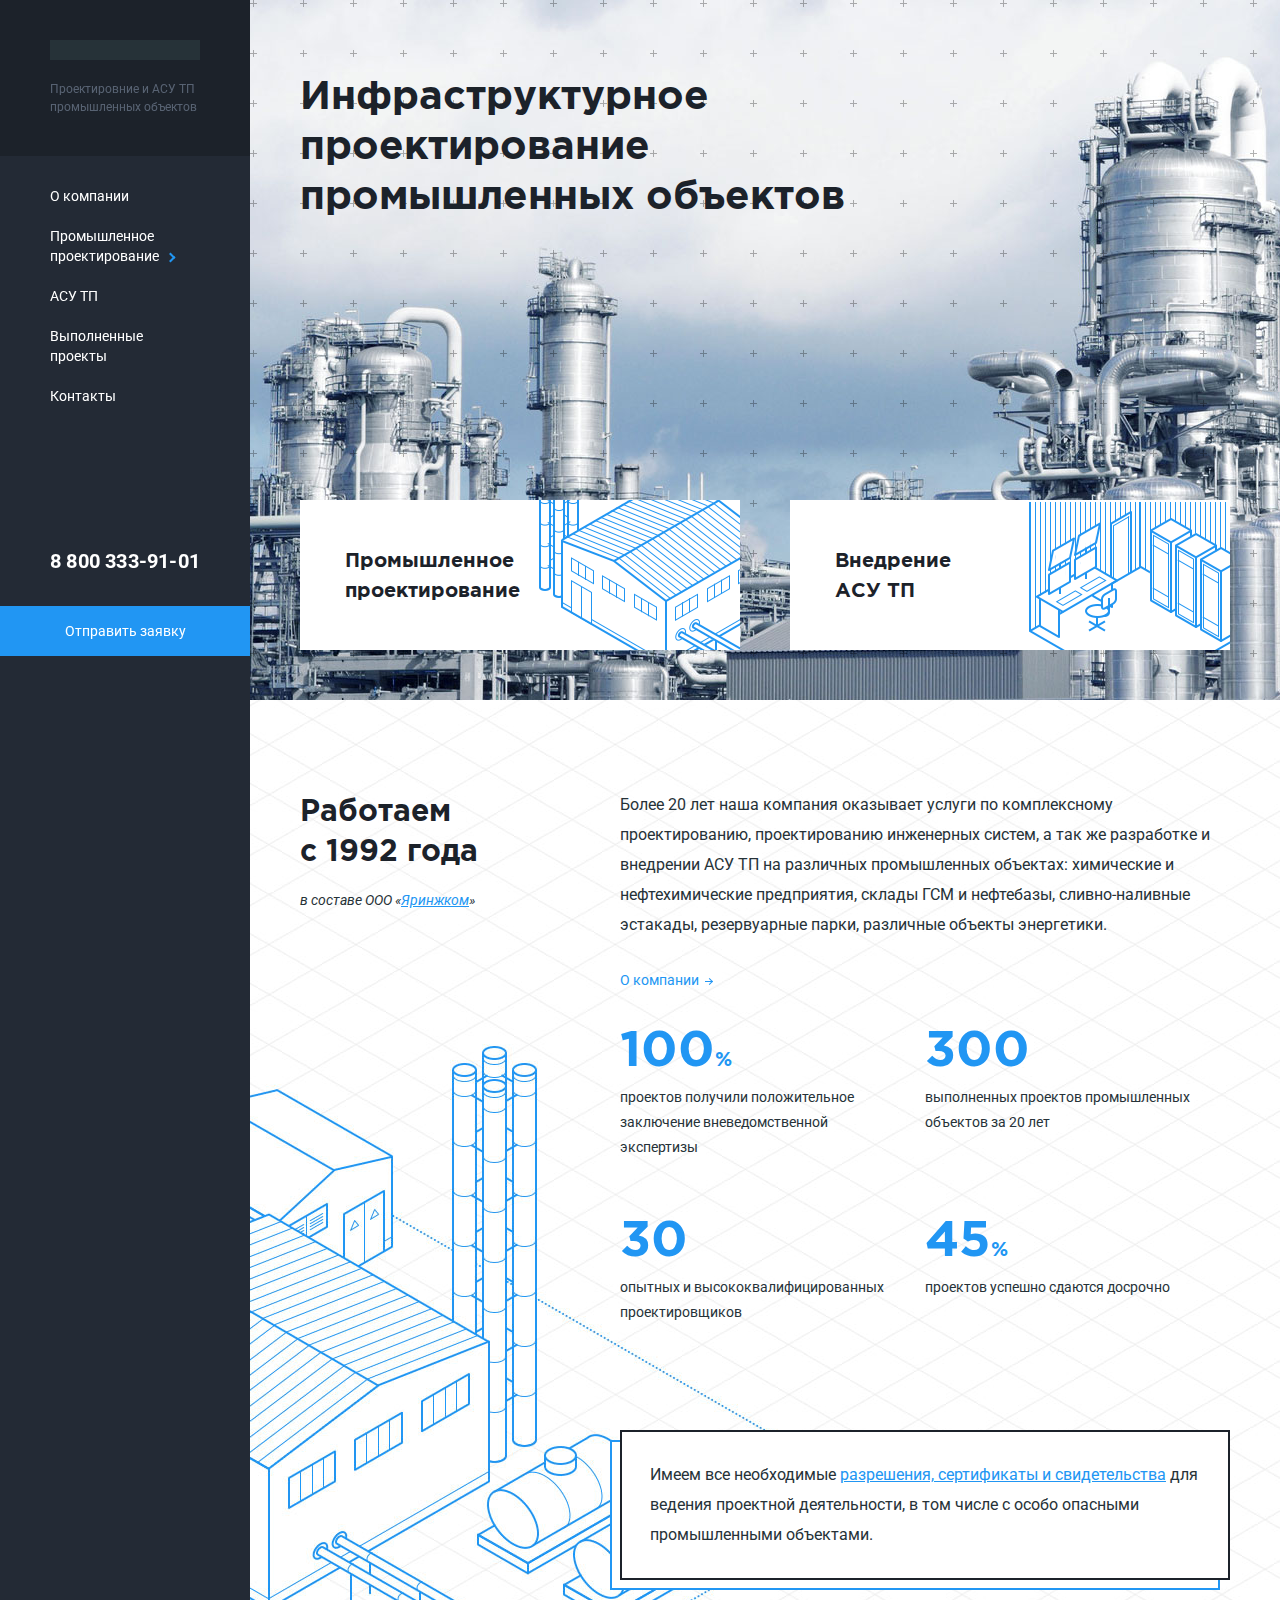
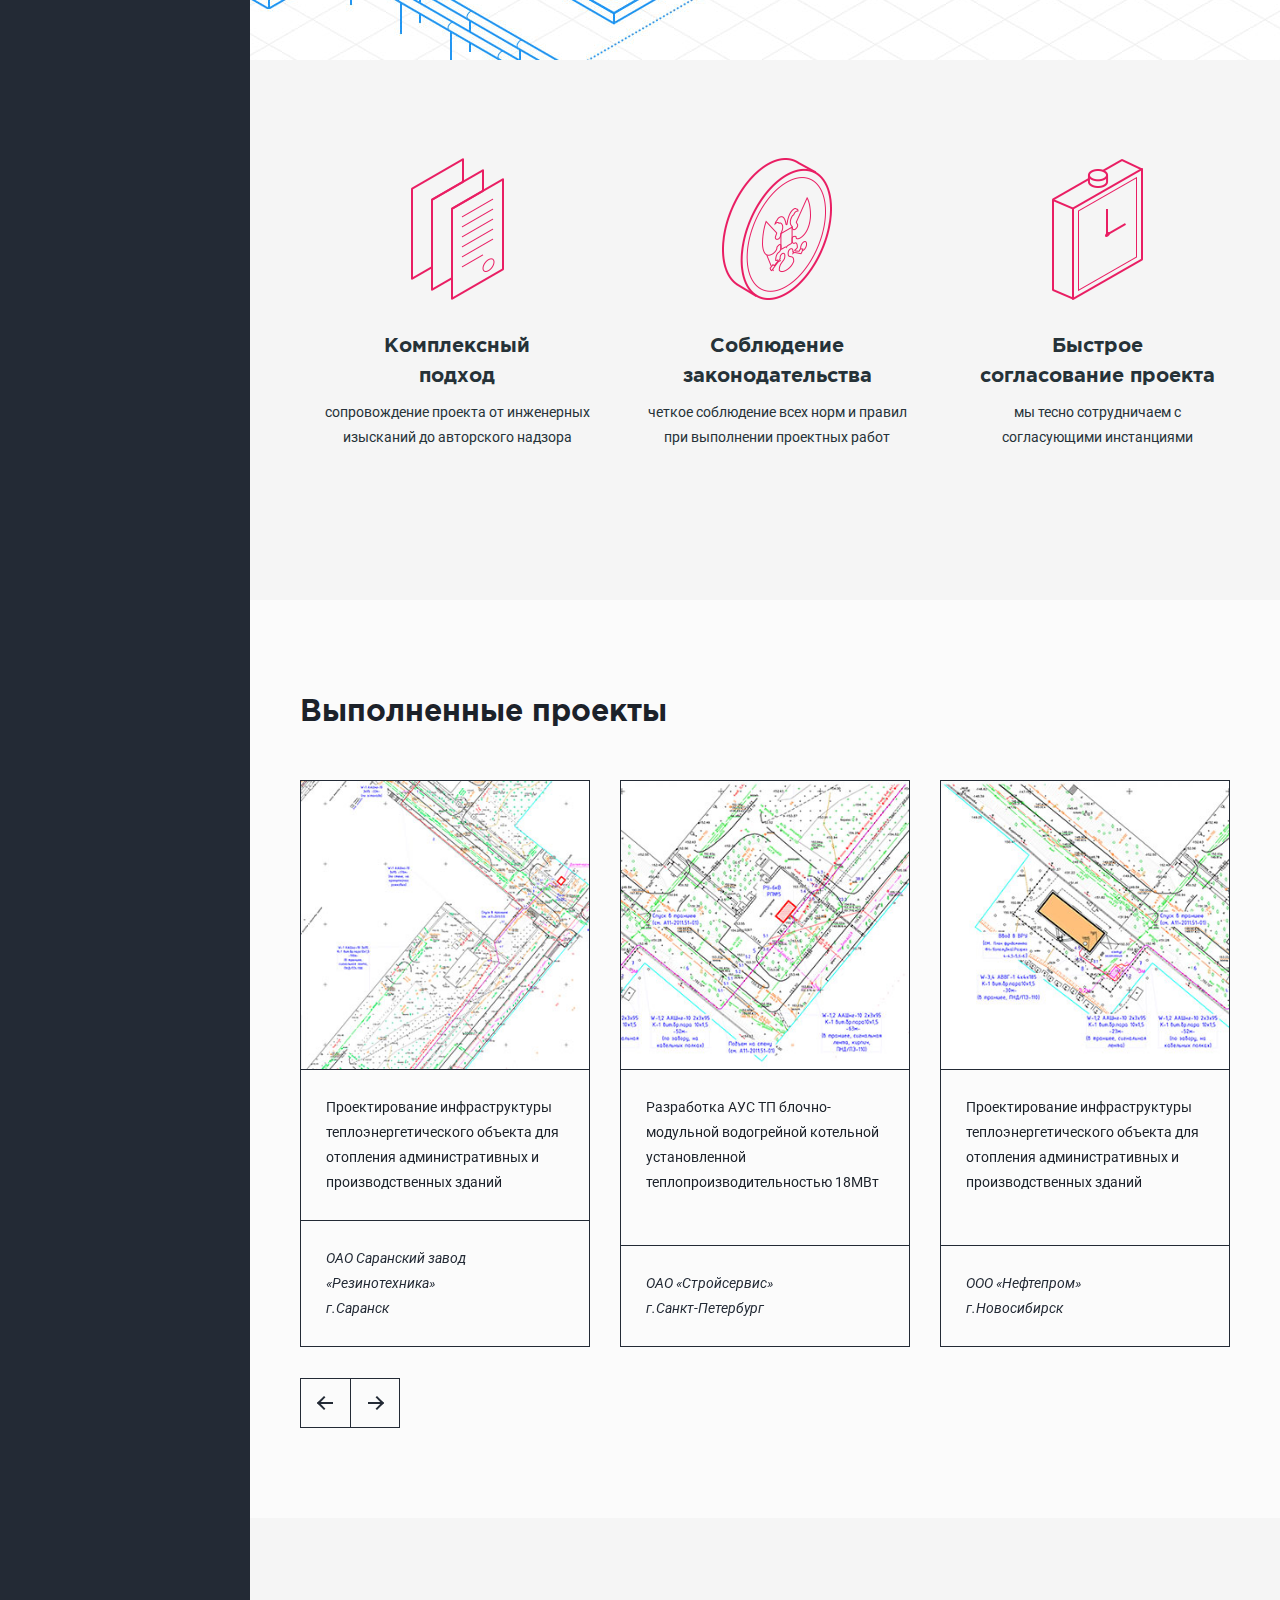
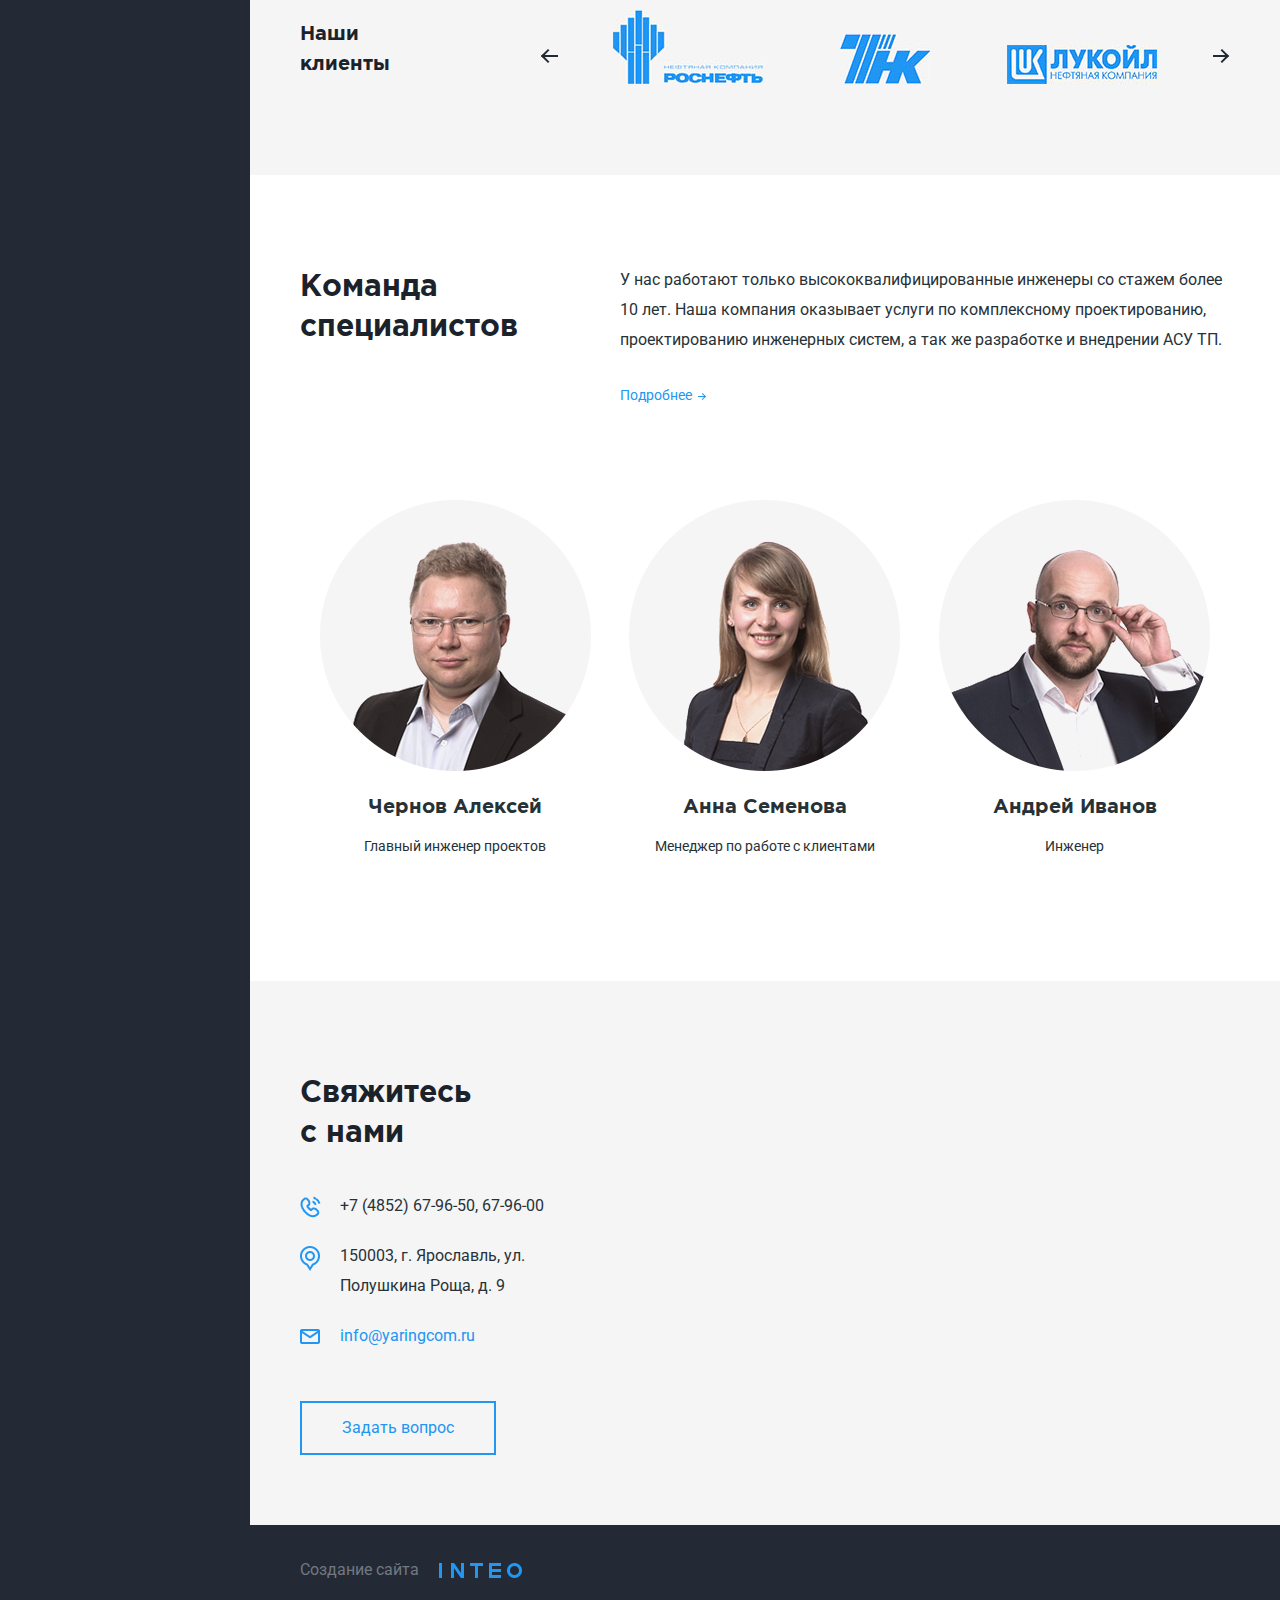
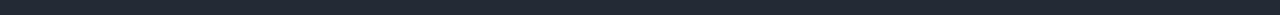
==== commit 83ce208b: "О компании" ====
--- a/index.htm
+++ b/index.htm
@@ -342,9 +342,7 @@
 	  							<p class="contacts__qst"><a href="#">Задать вопрос</a></p>
 	  						</div>
 	  						<div class="col-md-8 contacts__map">
-	  							<div class="map" id="map_canvas1">
-	  								
-	  							</div>
+	  							<div class="map" id="map_canvas1"></div>
 	  						</div>
 	  					</div>
 	  				</section>
--- a/f/css/main.css
+++ b/f/css/main.css
@@ -331,6 +331,13 @@
   margin-bottom: 70px;
   font: 40px/50px 'GothamPro-Bold';
 }
+@media (max-width: 992px) {
+  .h1,
+  h1 {
+    font-size: 35px;
+    line-height: 40px;
+  }
+}
 h2,
 .h2 {
   color: #1c222a;
@@ -748,14 +755,22 @@
   background: #e53935;
   border-color: #e53935;
 }
-.btn-transpar {
+.btn_transpar {
   background: transparent;
   border: 2px solid #fff;
   padding: 10px 38px;
 }
-.btn-transpar:hover {
+.btn_transpar:hover {
   background: #fff;
   color: #1e88e5;
+}
+.btn_white {
+  border: 2px solid #2196f3;
+  color: #2196f3;
+}
+.btn_white:hover {
+  background: #2196f3;
+  color: #fff;
 }
 [data-toggle=buttons] > .btn input[type=checkbox],
 [data-toggle=buttons] > .btn input[type=radio],
@@ -1700,6 +1715,12 @@
   content: '';
   background: url(../../f/i/icons.png) -9999px -9999px no-repeat;
 }
+.iconize-info:before {
+  top: .3em;
+  width: 20px;
+  height: 20px;
+  background-position: -121px -319px;
+}
 .iconize-attach {
   margin-left: 30px;
 }
@@ -1820,6 +1841,64 @@
   top: -2px;
   margin: auto 0;
 }
+.arrow_down {
+  margin-left: 15px;
+  margin-right: 0;
+}
+.arrow_down:before {
+  display: none;
+}
+.arrow_down:after {
+  border-color: #2196f3;
+  -ms-transform: rotate(45deg);
+  -webkit-transform: rotate(45deg);
+  transform: rotate(45deg);
+  top: -7px;
+  width: 11px;
+  height: 11px;
+  -webkit-transition: border-color 0.3s ease;
+  -moz-transition: border-color 0.3s ease;
+  -o-transition: border-color 0.3s ease;
+  -ms-transition: border-color 0.3s ease;
+  transition: border-color 0.3s ease;
+}
+a:hover .arrow_down:after {
+  border-color: #fff;
+}
+.line {
+  position: relative;
+  margin-bottom: 10px;
+  clear: both;
+}
+.line:before {
+  content: '';
+  border-bottom: 1px solid #e0e0e0;
+  width: 100%;
+  height: 1px;
+  left: 0;
+  bottom: 9px;
+  position: absolute;
+}
+.line:after {
+  clear: both;
+  content: '';
+  display: table;
+}
+.line span {
+  position: relative;
+  background: #f5f5f5;
+  color: #212121;
+  z-index: 2;
+  float: left;
+  padding-right: 10px;
+  display: inline-block !important;
+}
+.line span:nth-of-type(2) {
+  padding-right: 0;
+  padding-left: 10px;
+  float: right;
+  width: 150px;
+}
 .wrap {
   min-height: 100%;
   height: auto!important;
@@ -1916,7 +1995,10 @@
   text-align: center;
 }
 .section {
-  padding: 70px 50px 50px;
+  padding: 90px 50px 50px;
+}
+.section:first-of-type {
+  padding-top: 70px;
 }
 .section__holder {
   position: relative;
@@ -2064,6 +2146,10 @@
 .working {
   background: url(../../f/i/working.jpg) 0 100% no-repeat;
 }
+.working_gray {
+  background: url(../../f/i/working2.jpg) 0 100% no-repeat;
+  min-height: 740px;
+}
 @media (max-width: 1200px) {
   .working {
     background-position: 50% 100%;
@@ -2075,7 +2161,7 @@
   margin-top: -5px;
 }
 .working__about {
-  margin-bottom: 95px;
+  margin-bottom: 45px;
 }
 .working__adv {
   margin-bottom: 40px;
@@ -2138,10 +2224,6 @@
 .achiv {
   margin-bottom: 40px;
 }
-.achiv_projects {
-  padding-top: 50px;
-  margin-bottom: 0;
-}
 .achiv li {
   display: inline-block;
   vertical-align: top;
@@ -2168,10 +2250,52 @@
 .achiv li p {
   font-size: 14px;
   line-height: 25px;
+  -moz-hyphens: auto;
+  -webkit-hyphens: auto;
+  -ms-hyphens: auto;
+}
+.achiv_img span {
+  height: 185px;
+  position: relative;
+}
+.achiv_img span img {
+  position: absolute;
+  left: 0;
+  bottom: 0;
+}
+@media (max-width: 992px) {
+  .achiv_img span img {
+    max-width: 100%;
+  }
+}
+.achiv_img li {
+  margin-bottom: 5px;
+}
+.achiv_img li p {
+  font-size: 16px;
+  line-height: 30px;
+}
+.achiv_projects {
+  padding-top: 50px;
+  margin-bottom: 0;
+}
+.advantage__holder {
+  margin-bottom: -60px;
+  margin-left: -40px;
+  padding-top: 50px;
 }
 .advantage__item {
   text-align: center;
-  margin-bottom: 10px;
+  display: inline-block;
+  vertical-align: top;
+  width: 33.333333%;
+  margin-bottom: 100px;
+  padding-left: 40px;
+}
+@media (max-width: 992px) {
+  .advantage__item {
+    width: 50%;
+  }
 }
 .advantage__item b {
   display: block;
@@ -2181,9 +2305,10 @@
 .advantage__item p {
   font-size: 14px;
   line-height: 25px;
-}
-.advantage__item_bot {
-  margin-bottom: 60px;
+  margin-bottom: 0;
+}
+.advantage_left .advantage__item {
+  text-align: left;
 }
 .advantage__img {
   height: 150px;
@@ -2196,6 +2321,9 @@
   left: 0;
   right: 0;
   margin: 0 auto;
+}
+.advantage_left .advantage__img img {
+  right: auto;
 }
 .projects {
   background: #fbfbfb;
@@ -2473,16 +2601,17 @@
 }
 .team__more {
   font-size: 14px;
-  margin-bottom: 95px;
+  margin-bottom: 65px;
 }
 .team__holder {
   text-align: center;
+  padding-top: 30px;
 }
 .team__employee {
   display: inline-block;
   vertical-align: top;
   width: 33.333333%;
-  margin-bottom: 30px;
+  margin-bottom: 40px;
 }
 @media (max-width: 1200px) {
   .team__employee {
@@ -2502,6 +2631,12 @@
   font-size: 14px;
   line-height: 30px;
 }
+.team__btn {
+  text-align: center;
+}
+.team__btn a {
+  margin-bottom: 50px;
+}
 .contacts {
   padding-bottom: 70px;
 }
@@ -2512,6 +2647,18 @@
   height: 100%;
   position: absolute;
   right: 0;
+}
+.contacts__map .map {
+  position: absolute;
+  left: 20px;
+  top: -90px;
+  right: -30px;
+  bottom: -70px;
+  overflow: hidden;
+  height: auto;
+}
+.contacts__map .map img {
+  min-height: 100%;
 }
 .contacts__title {
   margin-bottom: 40px;
@@ -2519,6 +2666,33 @@
 .contacts__text {
   margin-bottom: 20px;
   padding-left: 40px;
+}
+.contacts__text_info {
+  margin-bottom: 0;
+}
+.contacts__text_info .line {
+  margin-bottom: 5px;
+}
+.contacts__text_info .line span:nth-of-type(2) {
+  width: 100px;
+}
+@media (max-width: 1200px) {
+  .contacts__text_info .line span:nth-of-type(2) {
+    width: 80px;
+  }
+}
+@media (max-width: 992px) {
+  .contacts__text_info .line span {
+    float: none;
+  }
+  .contacts__text_info .line span:nth-of-type(2) {
+    padding-left: 0;
+  }
+}
+@media (max-width: 992px) {
+  .contacts__text_info .line:before {
+    display: none;
+  }
 }
 .contacts__mail {
   margin-bottom: 50px;
@@ -2545,15 +2719,7 @@
   color: #fff;
 }
 .map {
-  position: absolute;
-  left: 20px;
-  top: -70px;
-  right: -30px;
-  bottom: -70px;
-  overflow: hidden;
-}
-.map img {
-  min-height: 100%;
+  height: 530px;
 }
 .made-by {
   line-height: 90px;
@@ -2685,7 +2851,7 @@
     margin-top: -180px;
   }
 }
-@media (max-width: 992px) {
+@media (max-width: 1100px) {
   .bordered-block_certif img {
     height: 300px;
     margin-top: -150px;
@@ -2734,8 +2900,135 @@
 .demand-form {
   background: url(../../f/i/demand.jpg) 100% 0;
 }
+.about-slider {
+  display: table;
+  width: 100%;
+}
+.about-slider__row {
+  display: table-row;
+  width: 100%;
+}
+.about-slider__cell {
+  display: table-cell;
+  height: 100%;
+  float: none;
+  vertical-align: top;
+}
+.about-slider__cell:first-of-type {
+  padding-left: 0;
+}
+.about-slider__cell:last-of-type {
+  padding-right: 0;
+}
+.about-slider__holder ul li {
+  margin-bottom: 0;
+}
+.about-slider__holder ul li:before {
+  display: none;
+}
+.about-slider .flexslider-navigation {
+  position: absolute;
+  bottom: 0;
+  left: 0;
+}
+.about-slider .flexslider-navigation a {
+  display: inline-block;
+  vertical-align: top;
+  width: 50px;
+  height: 50px;
+  border: 1px solid #232a35;
+  position: relative;
+  -webkit-transition: border-color 0.3s ease;
+  -moz-transition: border-color 0.3s ease;
+  -o-transition: border-color 0.3s ease;
+  -ms-transition: border-color 0.3s ease;
+  transition: border-color 0.3s ease;
+}
+.about-slider .flexslider-navigation a:before,
+.about-slider .flexslider-navigation a:after {
+  -webkit-transition: all 0.3s ease;
+  -moz-transition: all 0.3s ease;
+  -o-transition: all 0.3s ease;
+  -ms-transition: all 0.3s ease;
+  transition: all 0.3s ease;
+}
+.about-slider .flexslider-navigation a:after {
+  content: '';
+  border-bottom: 2px solid #232a35;
+  border-right: 2px solid #232a35;
+  height: 10px;
+  -ms-transform: rotate(315deg);
+  -webkit-transform: rotate(315deg);
+  transform: rotate(315deg);
+  width: 10px;
+  position: absolute;
+  bottom: 0;
+  top: 0;
+  right: -4px;
+  left: 0;
+  margin: auto;
+}
+.about-slider .flexslider-navigation a:before {
+  content: '';
+  background: #232a35;
+  height: 2px;
+  width: 15px;
+  position: absolute;
+  bottom: 0;
+  top: 0;
+  right: 0;
+  left: 0;
+  margin: auto;
+}
+.about-slider .flexslider-navigation a.flex-prev {
+  border-right: transparent;
+}
+.about-slider .flexslider-navigation a.flex-prev:after {
+  -ms-transform: rotate(135deg);
+  -webkit-transform: rotate(135deg);
+  transform: rotate(135deg);
+  right: 4px;
+}
+.about-slider .flexslider-navigation a.flex-prev:hover + .flex-next {
+  border-left-color: #2196f3;
+}
+.about-slider .flexslider-navigation a:hover {
+  border-color: #2196f3;
+}
+.about-slider .flexslider-navigation a:hover:after {
+  border-color: #2196f3;
+}
+.about-slider .flexslider-navigation a:hover:before {
+  background: #2196f3;
+}
 .fancybox-nav {
   display: none;
+}
+.certif-slider {
+  text-align: center;
+}
+.certif-slider__wrap {
+  display: inline-block;
+  vertical-align: top;
+  width: 75%;
+}
+.certif-slider__holder img {
+  display: block;
+  float: left;
+  border: none;
+  position: relative;
+}
+.scroll-open__content {
+  overflow: hidden;
+  max-height: 0;
+  -webkit-transition: max-height 4s ease;
+  -moz-transition: max-height 4s ease;
+  -o-transition: max-height 4s ease;
+  -ms-transition: max-height 4s ease;
+  transition: max-height 4s ease;
+}
+.scroll-open__content_active {
+  max-height: 9999px;
 }
 .footer {
   min-height: 90px;
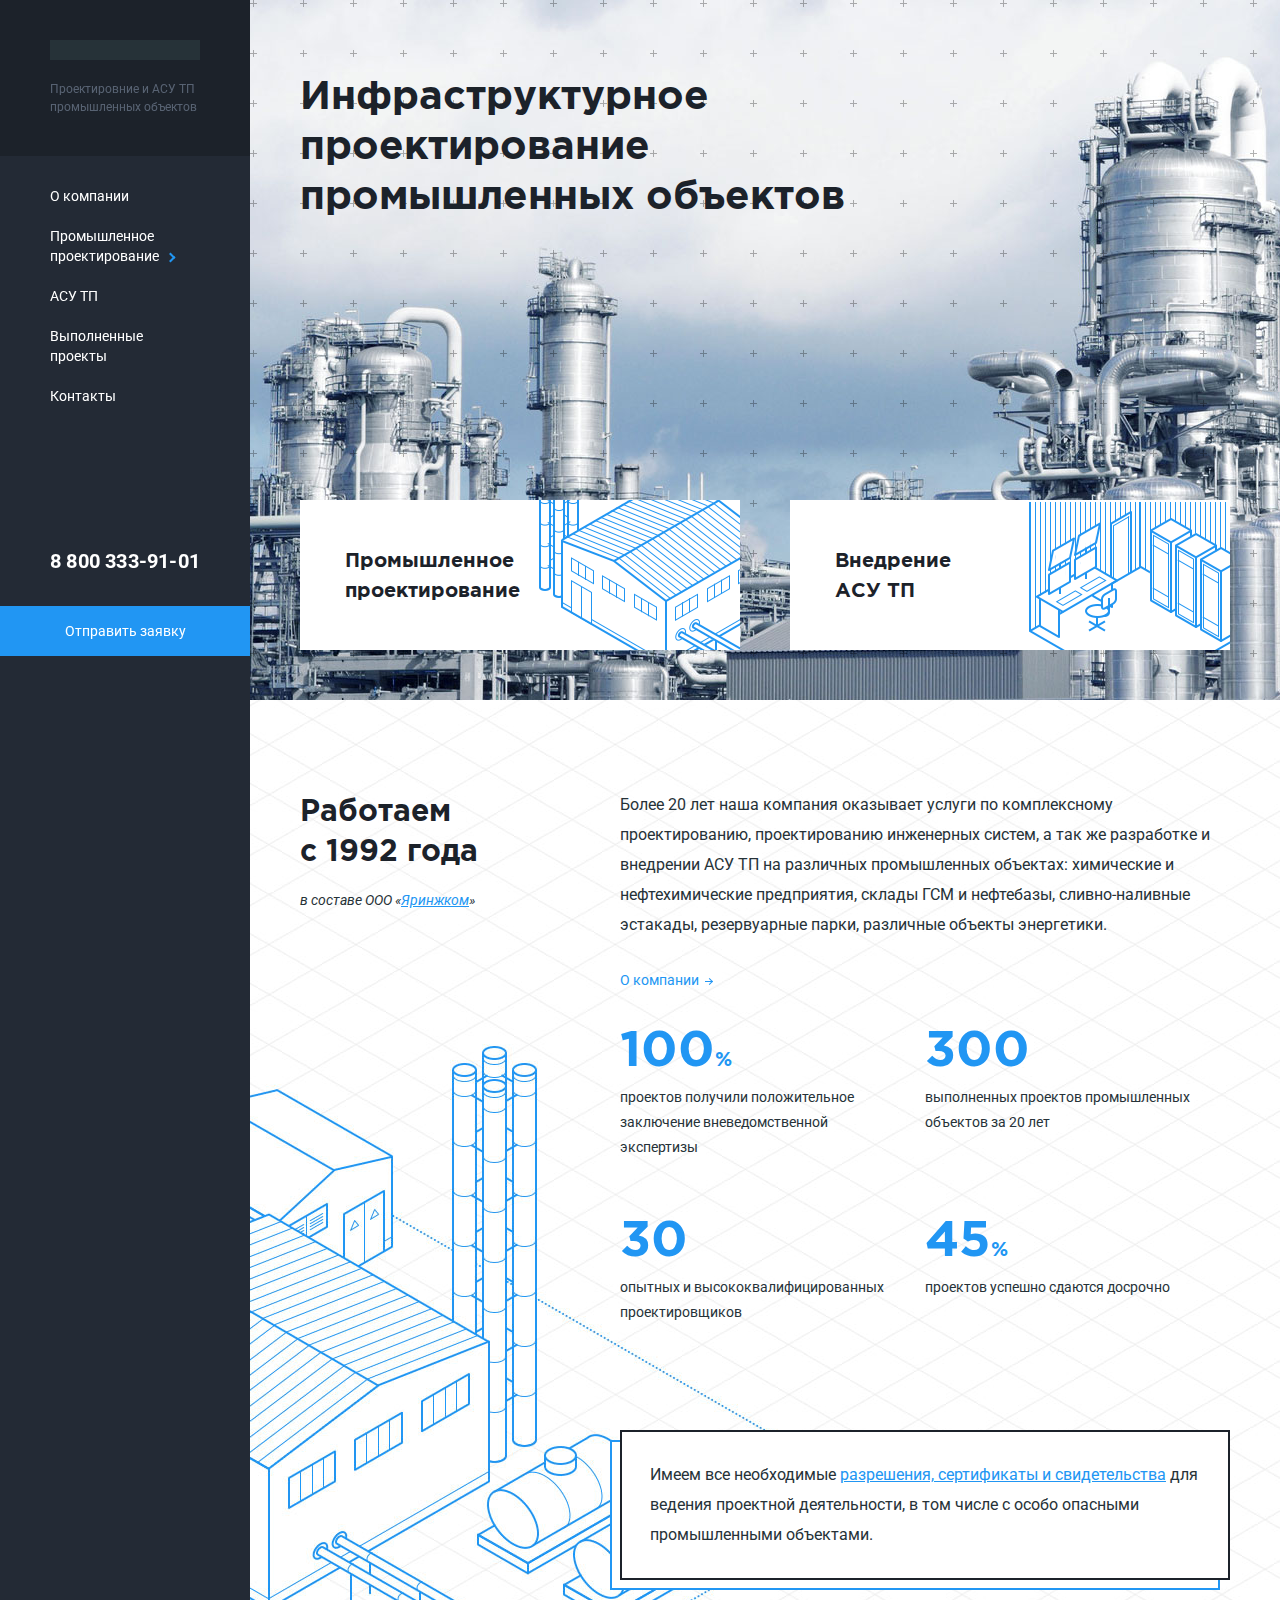
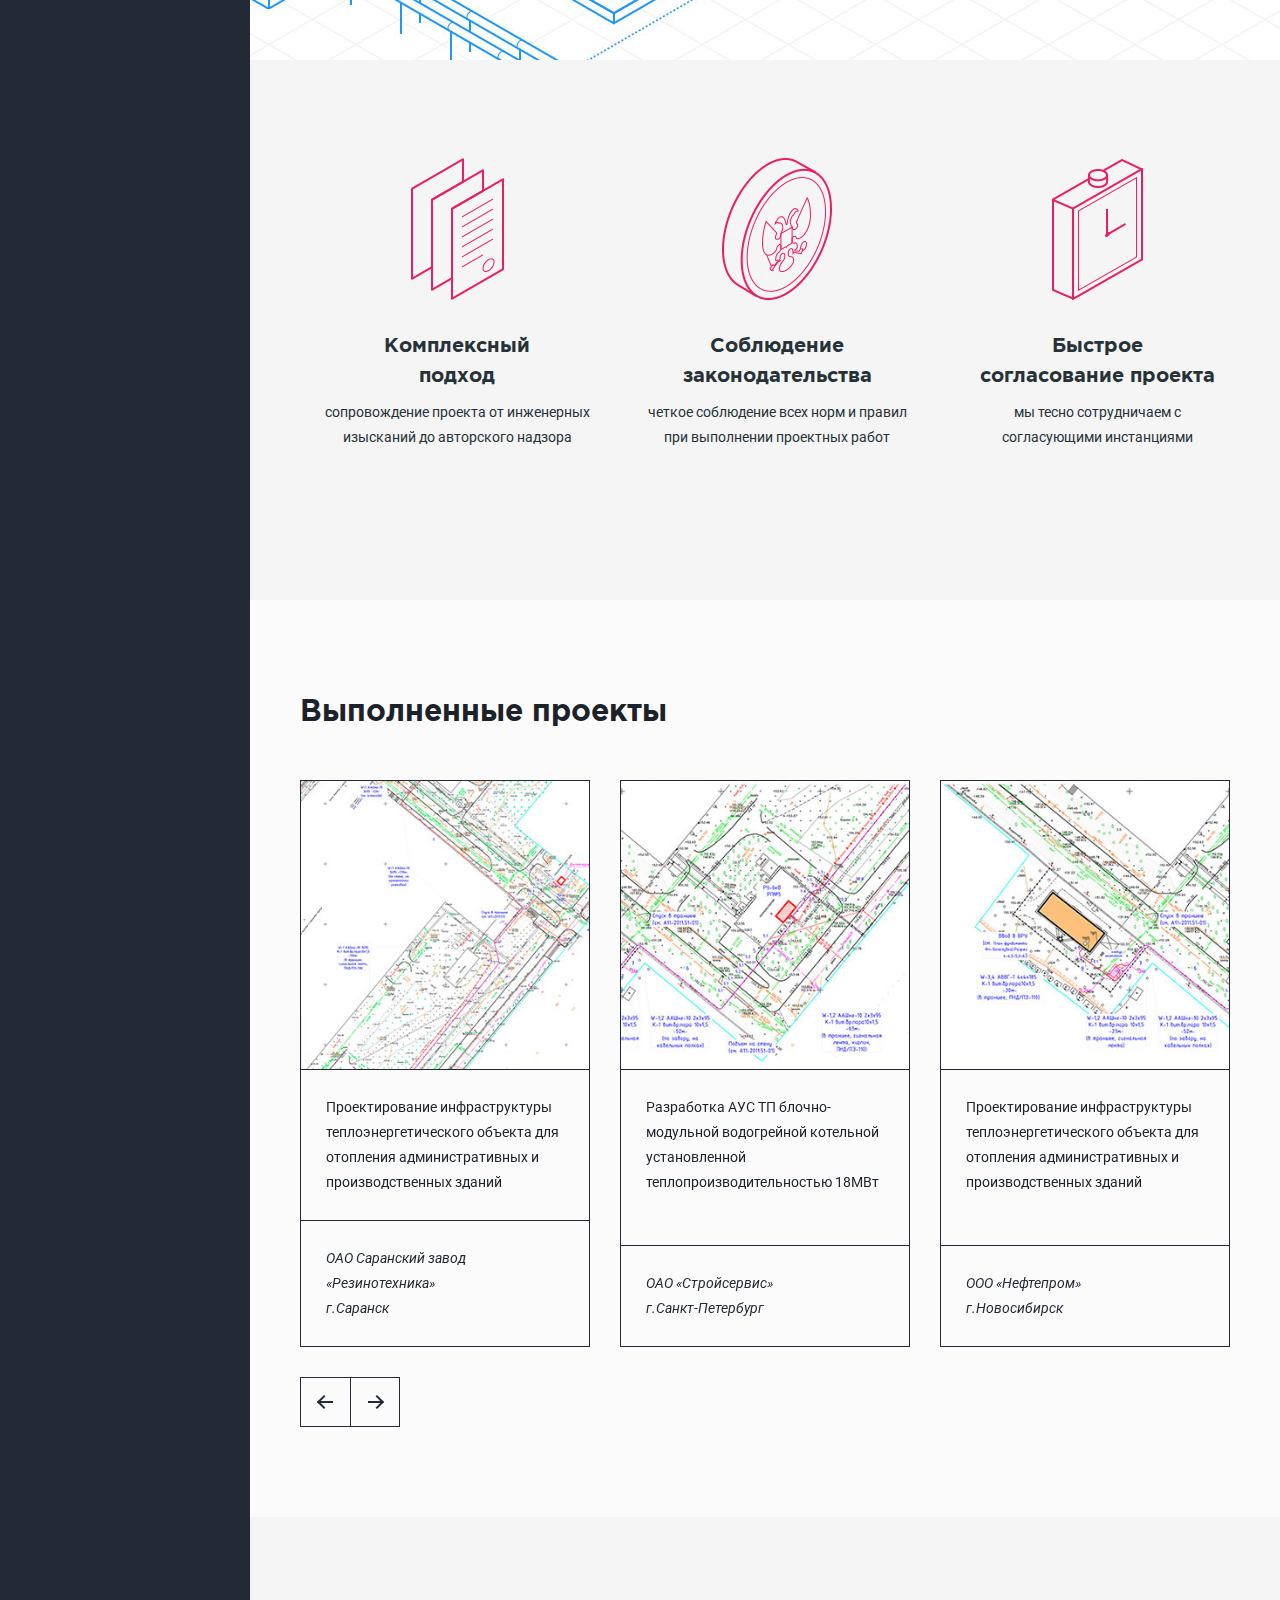
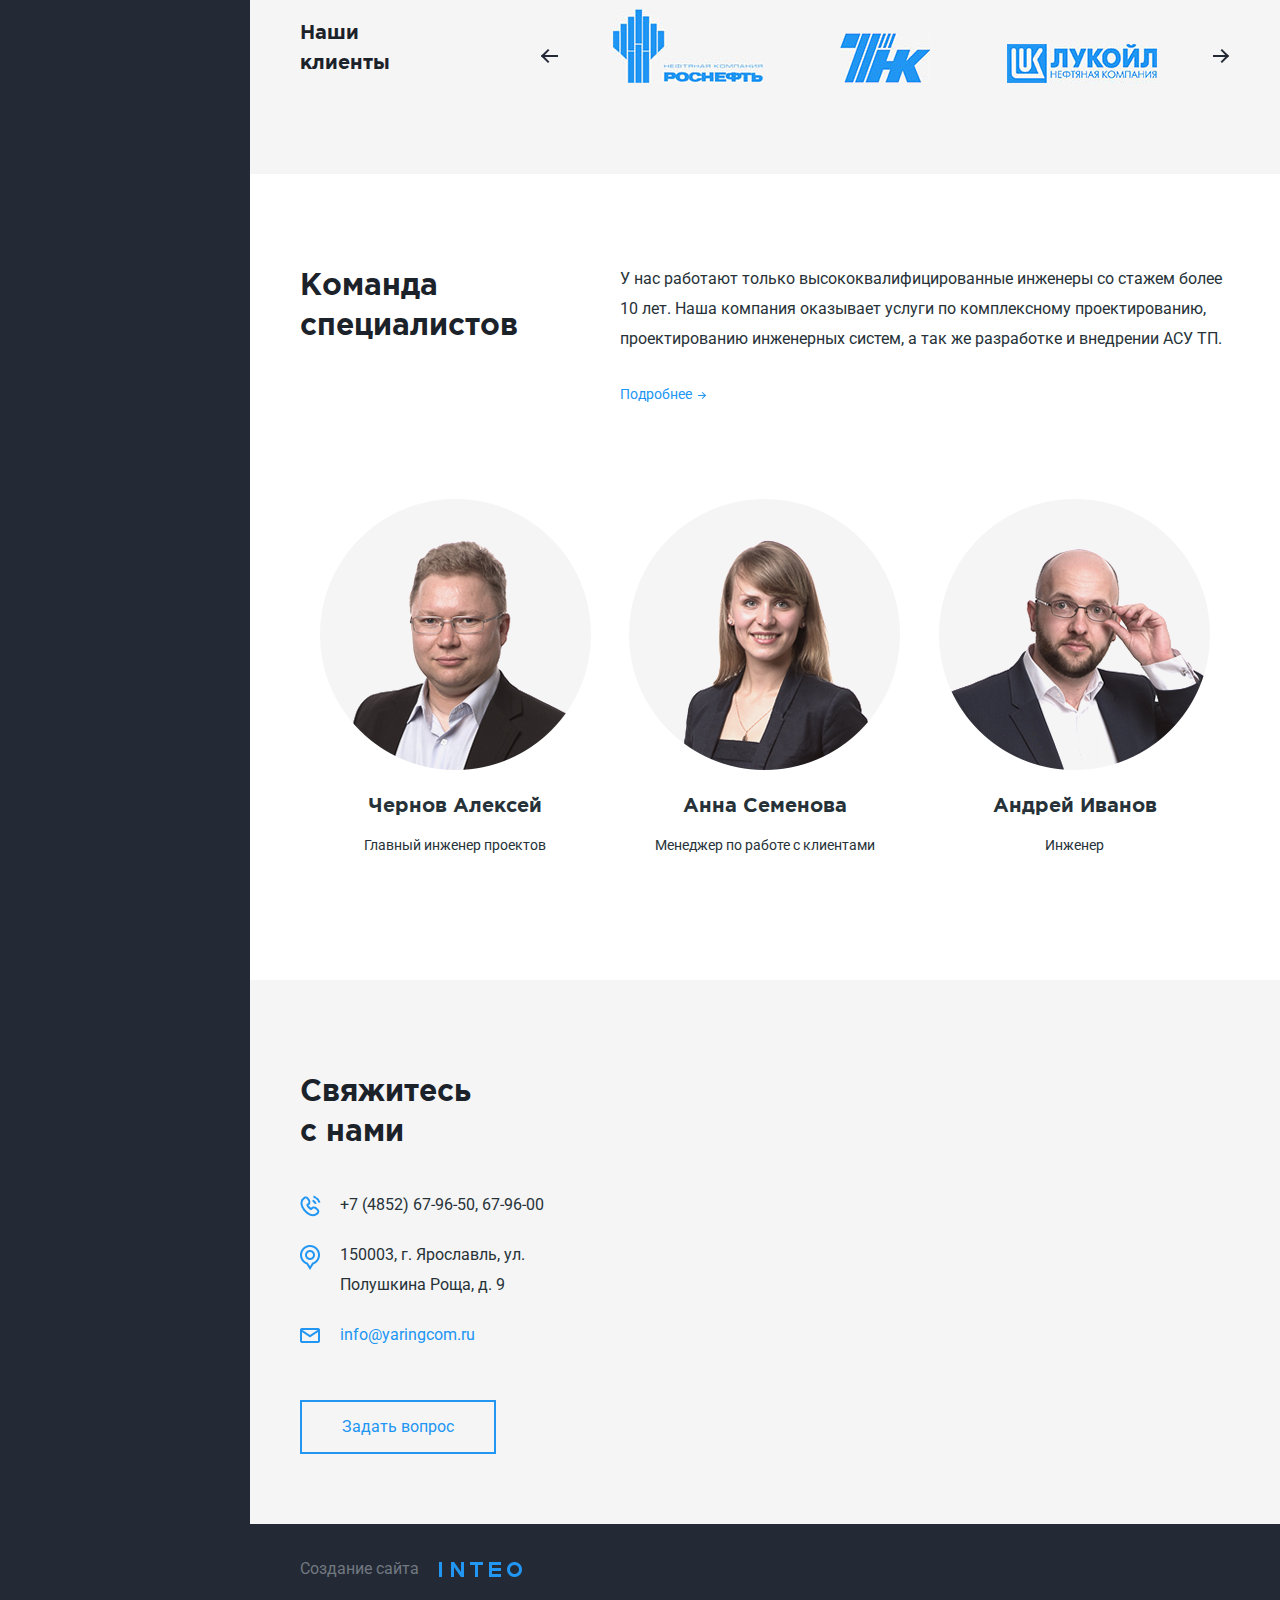
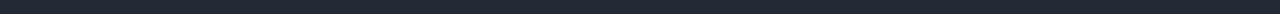
==== commit 383c81e1: "Правки О компании" ====
--- a/index.htm
+++ b/index.htm
@@ -28,7 +28,7 @@
     <script src="f/js/common.js"></script>
     <script>
     	function initialize() {
-        var Pos1 = new google.maps.LatLng(57.589908, 39.876545);
+        var Pos1 = new google.maps.LatLng(57.651904, 39.871778);
         var map = new google.maps.Map(document.getElementById("map_canvas1"), {
           zoom: 18,
           center: Pos1,
@@ -75,282 +75,280 @@
     </script>
   </head>
 <body onload='initialize()'>
-  <div class="wrap clearfix">
-  	<div class="container">
-  		<div class="content">
-	  		<div class="content__row">
-	  			<div class="content__cell content__menu">
-	  				<div class="main-control">
-	  					<div class="main-control__logo">
-	  						<span class="main-control__logo-img"></span>
-	  						<p>Проектировние и АСУ ТП промышленных объектов</p>
+	<div class="container clearfix">
+		<div class="content">
+  		<div class="content__row">
+  			<div class="content__cell content__menu">
+  				<div class="main-control sticky">
+  					<div class="main-control__logo">
+  						<span class="main-control__logo-img"></span>
+  						<p>Проектировние и АСУ ТП промышленных объектов</p>
+  					</div>
+  					<ul class="main-control__menu">
+  						<li><a href="#">О компании</a></li>
+  						<li><a href="#" class="arrowed">Промышленное проектирование</a></li>
+  						<li><a href="#">АСУ ТП</a></li>
+  						<li><a href="#">Выполненные проекты</a></li>
+  						<li><a href="#">Контакты</a></li>
+  					</ul>
+  					<p class="main-control__phone">8 800 333-91-01</p>
+  					<a href="#" class="main-control__demand btn">Отправить заявку</a>
+  				</div>
+  			</div>
+  			<div class="content__cell content__main">
+  				<section class="preface section">
+  					<img src="f/i/preface/1.jpg" alt="">
+  					<div class="section__holder">
+  						<h1 class="preface__title">Инфраструктурное<br>проектирование<br>промышленных объектов</h1>
+	  					<div class="preface__btn-holder">
+	  						<div class="preface__btn-wrap">
+	  							<div class="preface__btn preface__btn_project">
+	  							<a href="#">Промышленное <br>проектирование</a>
+			  					</div><div class="preface__btn preface__btn_asu">
+			  						<a href="#">Внедрение<br>АСУ ТП</a>
+			  					</div>
+	  						</div>
 	  					</div>
-	  					<ul class="main-control__menu">
-	  						<li><a href="#">О компании</a></li>
-	  						<li><a href="#" class="arrowed">Промышленное проектирование</a></li>
-	  						<li><a href="#">АСУ ТП</a></li>
-	  						<li><a href="#">Выполненные проекты</a></li>
-	  						<li><a href="#">Контакты</a></li>
-	  					</ul>
-	  					<p class="main-control__phone">8 800 333-91-01</p>
-	  					<a href="#" class="main-control__demand btn">Отправить заявку</a>
-	  				</div>
-	  			</div>
-	  			<div class="content__cell content__main">
-	  				<section class="preface section">
-	  					<img src="f/i/preface/1.jpg" alt="">
-	  					<div class="section__holder">
-	  						<h1 class="preface__title">Инфраструктурное<br>проектирование<br>промышленных объектов</h1>
-		  					<div class="preface__btn-holder">
-		  						<div class="preface__btn-wrap">
-		  							<div class="preface__btn preface__btn_project">
-		  							<a href="#">Промышленное <br>проектирование</a>
-				  					</div><div class="preface__btn preface__btn_asu">
-				  						<a href="#">Внедрение<br>АСУ ТП</a>
-				  					</div>
-		  						</div>
-		  					</div>
-	  					</div>
-	  				</section>
-	  				<section class="working section">
-  						<div class="row">
-	  						<div class="col-md-4">
-	  							<h2>Работаем <br>с 1992 года</h2>
-	  							<p class="working__caption">в составе ООО «<a href="#" class="underline">Яринжком</a>»</p>
-	  						</div>
-	  						<div class="col-md-8">
-									<p>Более 20 лет наша компания оказывает услуги по комплексному проектированию, проектированию инженерных систем, а так же разработке и внедрении АСУ ТП на различных промышленных объектах: химические и нефтехимические предприятия, склады ГСМ и нефтебазы, сливно-наливные эстакады, резервуарные парки, различные объекты энергетики.</p>
-									<a href="#" class="arrowed2 working__about">О компании</a>
-									<ul class="achiv">
+  					</div>
+  				</section>
+  				<section class="working section">
+						<div class="row">
+  						<div class="col-md-4">
+  							<h2>Работаем <br>с 1992 года</h2>
+  							<p class="working__caption">в составе ООО «<a href="#" class="underline">Яринжком</a>»</p>
+  						</div>
+  						<div class="col-md-8">
+								<p>Более 20 лет наша компания оказывает услуги по комплексному проектированию, проектированию инженерных систем, а так же разработке и внедрении АСУ ТП на различных промышленных объектах: химические и нефтехимические предприятия, склады ГСМ и нефтебазы, сливно-наливные эстакады, резервуарные парки, различные объекты энергетики.</p>
+								<a href="#" class="arrowed2 working__about">О компании</a>
+								<ul class="achiv">
+									<li>
+										<span>100<span>%</span></span>
+										<p>проектов получили положительное заключение вневедомственной экспертизы</p>
+									</li><li>
+										<span>300</span>
+										<p>выполненных проектов промышленных объектов за 20 лет</p>
+									</li><li>
+										<span>30</span>
+										<p>опытных и высококвалифицированных проектировщиков</p>
+									</li><li>
+										<span>45<span>%</span></span>
+										<p>проектов успешно сдаются досрочно</p> 
+									</li>
+								</ul>
+								<p class="working__certif">
+									Имеем все необходимые <a href="#" class="underline">разрешения, сертификаты и свидетельства</a> для ведения проектной деятельности, в том числе с особо опасными промышленными объектами.
+								</p>
+  						</div>
+  					</div>
+  				</section>
+  				<section class="advantage section section_gray">
+						<div class="row">
+							<div class="advantage__item col-md-4">
+								<div class="advantage__img">
+									<img src="f/i/advantage/1.png" alt="">
+								</div>
+								<b>Комплексный <br>подход</b>
+								<p>сопровождение проекта от инженерных изысканий до авторского надзора</p>
+							</div>
+							<div class="advantage__item col-md-4">
+								<div class="advantage__img">
+									<img src="f/i/advantage/2.png" alt="">
+								</div>
+								<b>Соблюдение <br>законодательства</b>
+								<p>четкое соблюдение всех норм и правил при выполнении проектных работ</p>
+							</div>
+							<div class="advantage__item col-md-4">
+								<div class="advantage__img">
+									<img src="f/i/advantage/3.png" alt="">
+								</div>
+								<b>Быстрое <br>согласование проекта</b>
+								<p>мы тесно сотрудничаем с согласующими инстанциями</p>
+							</div>
+						</div>
+  				</section>
+  				<section class="projects section">
+						<h2>Выполненные проекты</h2>
+						<a href="#" class="projects__all arrowed2">Все проекты</a>
+						<div class="projects-slider equal-height" id="projects-slider">
+							<ul class="projects__list slides equal-height__row">
+								<li>
+									<div class="row">
+										<div class="col-md-4">
+											<a href="#" class="projects__item equal-height__item">
+												<div class="projects__img">
+													<img src="f/i/projects/1.jpg" alt="">
+												</div>
+												<p class="projects__text equal-height__content">Проектирование инфраструктуры теплоэнергетического объекта для отопления административных и производственных зданий</p>
+												<p class="projects__text projects__text_caption">ОАО Саранский завод «Резинотехника» <span>г.Саранск</span></p>
+											</a>
+										</div>
+										<div class="col-md-4">
+											<a href="#" class="projects__item equal-height__item">
+												<div class="projects__img">
+													<img src="f/i/projects/2.jpg" alt="">
+												</div>
+												<p class="projects__text equal-height__content">Разработка АУС ТП блочно-модульной водогрейной котельной установленной теплопроизводительностью 18МВт</p>
+												<p class="projects__text projects__text_caption">ОАО «Стройсервис»<span>г.Санкт-Петербург</span></p>
+											</a>
+										</div>
+										<div class="col-md-4">
+											<a href="#" class="projects__item equal-height__item">
+												<div class="projects__img">
+													<img src="f/i/projects/3.jpg" alt="">
+												</div>
+												<p class="projects__text equal-height__content">Проектирование инфраструктуры теплоэнергетического объекта для отопления административных и производственных зданий </p>
+												<p class="projects__text projects__text_caption">ООО «Нефтепром»<span>г.Новосибирск</span></p>
+											</a>
+										</div>
+									</div>
+								</li>
+								<li>
+									<div class="row">
+										<div class="col-md-4">
+											<a href="#" class="projects__item equal-height__item">
+												<div class="projects__img">
+													<img src="f/i/projects/1.jpg" alt="">
+												</div>
+												<p class="projects__text equal-height__content">Проектирование инфраструктуры теплоэнергетического объекта для отопления административных и производственных зданий</p>
+												<p class="projects__text projects__text_caption">ОАО Саранский завод «Резинотехника» <span>г.Саранск</span></p>
+											</a>
+										</div>
+										<div class="col-md-4">
+											<a href="#" class="projects__item equal-height__item">
+												<div class="projects__img">
+													<img src="f/i/projects/2.jpg" alt="">
+												</div>
+												<p class="projects__text equal-height__content">Разработка АУС ТП блочно-модульной водогрейной котельной установленной теплопроизводительностью 18МВт</p>
+												<p class="projects__text projects__text_caption">ОАО «Стройсервис»<span>г.Санкт-Петербург</span></p>
+											</a>
+										</div>
+										<div class="col-md-4">
+											<a href="#" class="projects__item equal-height__item">
+												<div class="projects__img">
+													<img src="f/i/projects/3.jpg" alt="">
+												</div>
+												<p class="projects__text equal-height__content">Проектирование инфраструктуры теплоэнергетического объекта для отопления административных и производственных зданий </p>
+												<p class="projects__text projects__text_caption">ООО «Нефтепром»<span>г.Новосибирск</span></p>
+											</a>
+										</div>
+									</div>
+								</li>
+							</ul>
+							<div class="flexslider-navigation">
+			  				<a href="#" class="flex-prev">&nbsp;
+			  				</a><a href="#" class="flex-next">&nbsp;</a>
+			  			</div>
+						</div>
+  				</section>
+  				<section class="clients section section_gray">
+						<div class="row">
+							<div class="col-md-3">
+								<h2 class="clients__title">Наши <br>клиенты</h2>
+							</div>
+							<div class="col-md-9">
+								<div class="clients-slider" id="clients-slider">
+									<ul class="slides">
 										<li>
-											<span>100<span>%</span></span>
-											<p>проектов получили положительное заключение вневедомственной экспертизы</p>
-										</li><li>
-											<span>300</span>
-											<p>выполненных проектов промышленных объектов за 20 лет</p>
-										</li><li>
-											<span>30</span>
-											<p>опытных и высококвалифицированных проектировщиков</p>
-										</li><li>
-											<span>45<span>%</span></span>
-											<p>проектов успешно сдаются досрочно</p> 
+											<div class="clients-slider__holder">
+												<div class="clients-slider__item">
+													<div class="clients-slider__img">
+														<img src="f/i/clients/1.jpg" alt="">
+													</div>
+												
+												</div><div class="clients-slider__item">
+													<div class="clients-slider__img">
+														<img src="f/i/clients/2.jpg" alt="">
+													</div>
+												
+												</div><div class="clients-slider__item">
+													<div class="clients-slider__img">
+														<img src="f/i/clients/3.jpg" alt="">
+													</div>
+												
+												</div><div class="clients-slider__item">
+													<div class="clients-slider__img">
+														<img src="f/i/clients/4.jpg" alt="">
+													</div>
+												</div>
+											</div>
+										</li>
+										<li>
+											<div class="clients-slider__holder">
+												<div class="clients-slider__item">
+													<div class="clients-slider__img">
+														<img src="f/i/clients/1.jpg" alt="">
+													</div>
+												
+												</div><div class="clients-slider__item">
+													<div class="clients-slider__img">
+														<img src="f/i/clients/2.jpg" alt="">
+													</div>
+												
+												</div><div class="clients-slider__item">
+													<div class="clients-slider__img">
+														<img src="f/i/clients/3.jpg" alt="">
+													</div>
+												
+												</div><div class="clients-slider__item">
+													<div class="clients-slider__img">
+														<img src="f/i/clients/4.jpg" alt="">
+													</div>
+												</div>
+											</div>
 										</li>
 									</ul>
-									<p class="working__certif">
-										Имеем все необходимые <a href="#" class="underline">разрешения, сертификаты и свидетельства</a> для ведения проектной деятельности, в том числе с особо опасными промышленными объектами.
-									</p>
-	  						</div>
-	  					</div>
-	  				</section>
-	  				<section class="advantage section section_gray">
-							<div class="row">
-								<div class="advantage__item col-md-4">
-									<div class="advantage__img">
-										<img src="f/i/advantage/1.png" alt="">
-									</div>
-  								<b>Комплексный <br>подход</b>
-  								<p>сопровождение проекта от инженерных изысканий до авторского надзора</p>
-  							</div>
-  							<div class="advantage__item col-md-4">
-									<div class="advantage__img">
-										<img src="f/i/advantage/2.png" alt="">
-									</div>
-  								<b>Соблюдение <br>законодательства</b>
-  								<p>четкое соблюдение всех норм и правил при выполнении проектных работ</p>
-  							</div>
-  							<div class="advantage__item col-md-4">
-									<div class="advantage__img">
-										<img src="f/i/advantage/3.png" alt="">
-									</div>
-  								<b>Быстрое <br>согласование проекта</b>
-  								<p>мы тесно сотрудничаем с согласующими инстанциями</p>
-  							</div>
-							</div>
-	  				</section>
-	  				<section class="projects section">
-							<h2>Выполненные проекты</h2>
-							<a href="#" class="projects__all arrowed2">Все проекты</a>
-							<div class="projects-slider equal-height" id="projects-slider">
-								<ul class="projects__list slides equal-height__row">
-									<li>
-										<div class="row">
-											<div class="col-md-4">
-												<a href="#" class="projects__item equal-height__item">
-													<div class="projects__img">
-														<img src="f/i/projects/1.jpg" alt="">
-													</div>
-													<p class="projects__text equal-height__content">Проектирование инфраструктуры теплоэнергетического объекта для отопления административных и производственных зданий</p>
-													<p class="projects__text projects__text_caption">ОАО Саранский завод «Резинотехника» <span>г.Саранск</span></p>
-												</a>
-											</div>
-											<div class="col-md-4">
-												<a href="#" class="projects__item equal-height__item">
-													<div class="projects__img">
-														<img src="f/i/projects/2.jpg" alt="">
-													</div>
-													<p class="projects__text equal-height__content">Разработка АУС ТП блочно-модульной водогрейной котельной установленной теплопроизводительностью 18МВт</p>
-													<p class="projects__text projects__text_caption">ОАО «Стройсервис»<span>г.Санкт-Петербург</span></p>
-												</a>
-											</div>
-											<div class="col-md-4">
-												<a href="#" class="projects__item equal-height__item">
-													<div class="projects__img">
-														<img src="f/i/projects/3.jpg" alt="">
-													</div>
-													<p class="projects__text equal-height__content">Проектирование инфраструктуры теплоэнергетического объекта для отопления административных и производственных зданий </p>
-													<p class="projects__text projects__text_caption">ООО «Нефтепром»<span>г.Новосибирск</span></p>
-												</a>
-											</div>
-										</div>
-									</li>
-									<li>
-										<div class="row">
-											<div class="col-md-4">
-												<a href="#" class="projects__item equal-height__item">
-													<div class="projects__img">
-														<img src="f/i/projects/1.jpg" alt="">
-													</div>
-													<p class="projects__text equal-height__content">Проектирование инфраструктуры теплоэнергетического объекта для отопления административных и производственных зданий</p>
-													<p class="projects__text projects__text_caption">ОАО Саранский завод «Резинотехника» <span>г.Саранск</span></p>
-												</a>
-											</div>
-											<div class="col-md-4">
-												<a href="#" class="projects__item equal-height__item">
-													<div class="projects__img">
-														<img src="f/i/projects/2.jpg" alt="">
-													</div>
-													<p class="projects__text equal-height__content">Разработка АУС ТП блочно-модульной водогрейной котельной установленной теплопроизводительностью 18МВт</p>
-													<p class="projects__text projects__text_caption">ОАО «Стройсервис»<span>г.Санкт-Петербург</span></p>
-												</a>
-											</div>
-											<div class="col-md-4">
-												<a href="#" class="projects__item equal-height__item">
-													<div class="projects__img">
-														<img src="f/i/projects/3.jpg" alt="">
-													</div>
-													<p class="projects__text equal-height__content">Проектирование инфраструктуры теплоэнергетического объекта для отопления административных и производственных зданий </p>
-													<p class="projects__text projects__text_caption">ООО «Нефтепром»<span>г.Новосибирск</span></p>
-												</a>
-											</div>
-										</div>
-									</li>
-								</ul>
-								<div class="flexslider-navigation">
-				  				<a href="#" class="flex-prev">&nbsp;
-				  				</a><a href="#" class="flex-next">&nbsp;</a>
-				  			</div>
-							</div>
-	  				</section>
-	  				<section class="clients section section_gray">
-							<div class="row">
-								<div class="col-md-3">
-									<h2 class="clients__title">Наши <br>клиенты</h2>
+									<div class="flexslider-navigation">
+					  				<a href="#" class="flex-prev">&nbsp;
+					  				</a><a href="#" class="flex-next">&nbsp;</a>
+					  			</div>
 								</div>
-								<div class="col-md-9">
-									<div class="clients-slider" id="clients-slider">
-										<ul class="slides">
-											<li>
-												<div class="clients-slider__holder">
-													<div class="clients-slider__item">
-														<div class="clients-slider__img">
-															<img src="f/i/clients/1.jpg" alt="">
-														</div>
-													
-													</div><div class="clients-slider__item">
-														<div class="clients-slider__img">
-															<img src="f/i/clients/2.jpg" alt="">
-														</div>
-													
-													</div><div class="clients-slider__item">
-														<div class="clients-slider__img">
-															<img src="f/i/clients/3.jpg" alt="">
-														</div>
-													
-													</div><div class="clients-slider__item">
-														<div class="clients-slider__img">
-															<img src="f/i/clients/4.jpg" alt="">
-														</div>
-													</div>
-												</div>
-											</li>
-											<li>
-												<div class="clients-slider__holder">
-													<div class="clients-slider__item">
-														<div class="clients-slider__img">
-															<img src="f/i/clients/1.jpg" alt="">
-														</div>
-													
-													</div><div class="clients-slider__item">
-														<div class="clients-slider__img">
-															<img src="f/i/clients/2.jpg" alt="">
-														</div>
-													
-													</div><div class="clients-slider__item">
-														<div class="clients-slider__img">
-															<img src="f/i/clients/3.jpg" alt="">
-														</div>
-													
-													</div><div class="clients-slider__item">
-														<div class="clients-slider__img">
-															<img src="f/i/clients/4.jpg" alt="">
-														</div>
-													</div>
-												</div>
-											</li>
-										</ul>
-										<div class="flexslider-navigation">
-						  				<a href="#" class="flex-prev">&nbsp;
-						  				</a><a href="#" class="flex-next">&nbsp;</a>
-						  			</div>
-									</div>
-								</div>
-							</div>
-	  				</section>
-	  				<section class="team section">
-							<div class="row">
-	  						<div class="col-md-4">
-	  							<h2 class="team__title">Команда <br>специалистов</h2>
-	  						</div>
-	  						<div class="col-md-8">
-									<p>У нас работают только высококвалифицированные инженеры со стажем более 10 лет. Наша компания оказывает услуги по комплексному проектированию, проектированию инженерных систем, а так же разработке и внедрении АСУ ТП.</p>
-									<a href="#" class="arrowed2 team__more">Подробнее</a>
-								</div>
-							</div>
-							<div class="team__holder">
-								<div class="team__employee">
-									<img src="f/i/team/1.png" alt="" class="team__photo">
-									<p class="team__name">Чернов Алексей</p>
-									<p class="team__caption">Главный инженер проектов</p>
-								</div><div class="team__employee">
-									<img src="f/i/team/2.png" alt="" class="team__photo">
-									<p class="team__name">Анна Семенова</p>
-									<p class="team__caption">Менеджер по работе с клиентами</p>
-								</div><div class="team__employee">
-									<img src="f/i/team/3.png" alt="" class="team__photo">
-									<p class="team__name">Андрей Иванов</p>
-									<p class="team__caption">Инженер</p>
-								</div>
-							</div>
-	  				</section>
-	  				<section class="contacts section  section_gray"> 
-	  					<div class="row contacts__holder">
-	  						<div class="col-md-4">
-	  							<h2 class="contacts__title">Свяжитесь <br>с нами</h2>
-	  							<p class="contacts__text iconize-phone">+7 (4852) 67-96-50, 67-96-00</p>
-	  							<p class="contacts__text iconize-address">150003, г. Ярославль, ул. Полушкина Роща, д. 9</p>
-	  							<a href="#" class="iconize-mail contacts__mail contacts__text">info@yaringcom.ru</a>
-	  							<p class="contacts__qst"><a href="#">Задать вопрос</a></p>
-	  						</div>
-	  						<div class="col-md-8 contacts__map">
-	  							<div class="map" id="map_canvas1"></div>
-	  						</div>
-	  					</div>
-	  				</section>
-	  			</div>
-	  		</div>
-	  	</div>
+							</div>
+						</div>
+  				</section>
+  				<section class="team section">
+						<div class="row">
+  						<div class="col-md-4">
+  							<h2 class="team__title">Команда <br>специалистов</h2>
+  						</div>
+  						<div class="col-md-8">
+								<p>У нас работают только высококвалифицированные инженеры со стажем более 10 лет. Наша компания оказывает услуги по комплексному проектированию, проектированию инженерных систем, а так же разработке и внедрении АСУ ТП.</p>
+								<a href="#" class="arrowed2 team__more">Подробнее</a>
+							</div>
+						</div>
+						<div class="team__holder">
+							<div class="team__employee">
+								<img src="f/i/team/1.png" alt="" class="team__photo">
+								<p class="team__name">Чернов Алексей</p>
+								<p class="team__caption">Главный инженер проектов</p>
+							</div><div class="team__employee">
+								<img src="f/i/team/2.png" alt="" class="team__photo">
+								<p class="team__name">Анна Семенова</p>
+								<p class="team__caption">Менеджер по работе с клиентами</p>
+							</div><div class="team__employee">
+								<img src="f/i/team/3.png" alt="" class="team__photo">
+								<p class="team__name">Андрей Иванов</p>
+								<p class="team__caption">Инженер</p>
+							</div>
+						</div>
+  				</section>
+  				<section class="contacts section  section_gray"> 
+  					<div class="row contacts__holder">
+  						<div class="col-md-4">
+  							<h2 class="contacts__title">Свяжитесь <br>с нами</h2>
+  							<p class="contacts__text iconize-phone">+7 (4852) 67-96-50, 67-96-00</p>
+  							<p class="contacts__text iconize-address">150003, г. Ярославль, ул. Полушкина Роща, д. 9</p>
+  							<a href="#" class="iconize-mail contacts__mail contacts__text">info@yaringcom.ru</a>
+  							<p class="contacts__qst"><a href="#">Задать вопрос</a></p>
+  						</div>
+  						<div class="col-md-8 contacts__map">
+  							<div class="map" id="map_canvas1"></div>
+  						</div>
+  					</div>
+  				</section>
+  			</div>
+  		</div>
   	</div>
-  </div>
+	</div>
   <footer class="footer">
   	<div class="container">
   		<p class="made-by">Создание сайта<a href="#"><i class="icon-inteo"></i></a></p>
--- a/f/css/main.css
+++ b/f/css/main.css
@@ -2,15 +2,17 @@
   font-family: sans-serif;
   -webkit-text-size-adjust: 100%;
   -ms-text-size-adjust: 100%;
+  min-height: 100%;
+  position: relative;
 }
 body {
   margin: 0;
   background: #232a35;
   /* #f5f5f5; */
+  margin-bottom: 90px;
 }
 body,
 html {
-  height: 100%;
   padding: 0;
 }
 article,
@@ -882,6 +884,7 @@
 }
 .container {
   max-width: 1400px;
+  min-width: 940px;
 }
 @media (min-width: 992px) {
   /* .container {
@@ -1123,7 +1126,7 @@
 .col-xs-offset-0 {
   margin-left: 0;
 }
-@media (min-width: 768px) {
+@media (min-width: 992px) {
   .col-sm-1,
   .col-sm-2,
   .col-sm-3,
@@ -1292,7 +1295,7 @@
     margin-left: 0;
   }
 }
-/* @media (min-width: 992px) { */
+/*  @media (min-width: 992px) {  */
 .col-md-1,
 .col-md-2,
 .col-md-3,
@@ -1460,7 +1463,7 @@
 .col-md-offset-0 {
   margin-left: 0;
 }
-/* } */
+/*  }  */
 @media (min-width: 1200px) {
   .col-lg-1,
   .col-lg-2,
@@ -1899,19 +1902,6 @@
   float: right;
   width: 150px;
 }
-.wrap {
-  min-height: 100%;
-  height: auto!important;
-  margin: 0 0 -90px;
-  overflow: hidden;
-  min-width: 940px;
-}
-.wrap:after {
-  content: '';
-  height: 90px;
-  margin: 0;
-  padding: 0;
-}
 .content {
   display: table;
   width: 100%;
@@ -2338,6 +2328,8 @@
 }
 .projects__list {
   padding-top: 30px;
+  overflow: hidden;
+  padding-bottom: 2px;
 }
 .projects__list li {
   margin-bottom: 0;
@@ -2759,30 +2751,36 @@
 .page-navig__holder {
   display: table-row;
   width: 100%;
-  height: 50px;
-}
-.page-navig__holder a {
+}
+.page-navig__holder li {
   display: table-cell;
   vertical-align: middle;
   text-align: center;
+  padding-left: 0;
+}
+.page-navig__holder li a {
   line-height: 25px;
-  padding: 5px 10px;
+  padding: 12px 10px;
   font-size: 14px;
+  display: block;
   -webkit-transition: all 0.3s ease;
   -moz-transition: all 0.3s ease;
   -o-transition: all 0.3s ease;
   -ms-transition: all 0.3s ease;
   transition: all 0.3s ease;
 }
-.page-navig__holder a:before {
-  display: none;
-}
-.page-navig__holder a:hover,
-.page-navig__holder a.active {
+.page-navig__holder li a:hover {
   background: #2196f3;
   color: #fff;
 }
-.page-navig__holder a.active {
+.page-navig__holder li.active a {
+  background: #2196f3;
+  color: #fff;
+}
+.page-navig__holder li:before {
+  display: none;
+}
+.page-navig__holder li.active {
   pointer-events: none;
 }
 .captioned-img {
@@ -3005,18 +3003,167 @@
   display: none;
 }
 .certif-slider {
+  position: relative;
+}
+.certif-slider__wrap {
+  position: relative;
+  overflow: hidden;
+  width: 732px;
+  margin: 0 auto;
   text-align: center;
 }
-.certif-slider__wrap {
+@media (max-width: 992px) {
+  .certif-slider__wrap {
+    width: 600px;
+  }
+}
+.certif-slider__holder {
   display: inline-block;
   vertical-align: top;
-  width: 75%;
-}
-.certif-slider__holder img {
+  width: 244px;
+  padding: 95px 0 80px;
+}
+@media (max-width: 992px) {
+  .certif-slider__holder {
+    width: 200px;
+    padding-bottom: 60px;
+  }
+}
+.certif-slider__holder .flex-viewport {
+  overflow: visible !important;
+}
+.certif-slider__holder li {
+  padding-left: 0;
+  margin-bottom: 0;
+  opacity: .5;
+  position: relative;
+  -webkit-transition: all 0.6s ease;
+  -moz-transition: all 0.6s ease;
+  -o-transition: all 0.6s ease;
+  -ms-transition: all 0.6s ease;
+  transition: all 0.6s ease;
+}
+.certif-slider__holder li:before {
+  display: none;
+}
+.certif-slider__holder li img {
+  width: 100%;
+}
+.certif-slider__holder li span {
+  opacity: 0;
+  -webkit-transition: all 0.6s ease;
+  -moz-transition: all 0.6s ease;
+  -o-transition: all 0.6s ease;
+  -ms-transition: all 0.6s ease;
+  transition: all 0.6s ease;
+}
+.certif-slider__holder li.flex-active-slide {
+  opacity: 1;
+  -ms-transform: scale(1.4, 1.4);
+  -webkit-transform: scale(1.4, 1.4);
+  transform: scale(1.4, 1.4);
+  z-index: 2;
+  -webkit-box-shadow: 20px 0 22px -10px rgba(0, 0, 0, 0.2), -20px 0 22px -10px rgba(0, 0, 0, 0.2);
+  -moz-box-shadow: 20px 0 22px -10px rgba(0, 0, 0, 0.2), -20px 0 22px -10px rgba(0, 0, 0, 0.2);
+  box-shadow: 20px 0 22px -10px rgba(0, 0, 0, 0.2), -20px 0 22px -10px rgba(0, 0, 0, 0.2);
+}
+.certif-slider .flexslider-navigation {
+  width: 100%;
+  position: absolute;
+  top: 0;
+  bottom: 55px;
+  left: 0;
+  height: 50px;
+  margin: auto 0;
+}
+.certif-slider .flexslider-navigation a {
   display: block;
-  float: left;
-  border: none;
-  position: relative;
+  width: 50px;
+  height: 50px;
+  border: 1px solid #232a35;
+  position: absolute;
+  -webkit-transition: all 0.3s ease;
+  -moz-transition: all 0.3s ease;
+  -o-transition: all 0.3s ease;
+  -ms-transition: all 0.3s ease;
+  transition: all 0.3s ease;
+}
+.certif-slider .flexslider-navigation a:before,
+.certif-slider .flexslider-navigation a:after {
+  -webkit-transition: all 0.3s ease;
+  -moz-transition: all 0.3s ease;
+  -o-transition: all 0.3s ease;
+  -ms-transition: all 0.3s ease;
+  transition: all 0.3s ease;
+}
+.certif-slider .flexslider-navigation a:after {
+  content: '';
+  border-bottom: 2px solid #232a35;
+  border-right: 2px solid #232a35;
+  height: 10px;
+  -ms-transform: rotate(315deg);
+  -webkit-transform: rotate(315deg);
+  transform: rotate(315deg);
+  width: 10px;
+  position: absolute;
+  bottom: 0;
+  top: 0;
+  right: -4px;
+  left: 0;
+  margin: auto;
+}
+.certif-slider .flexslider-navigation a:before {
+  content: '';
+  background: #232a35;
+  height: 2px;
+  width: 15px;
+  position: absolute;
+  bottom: 0;
+  top: 0;
+  right: 0;
+  left: 0;
+  margin: auto;
+}
+.certif-slider .flexslider-navigation a.flex-prev:after {
+  -ms-transform: rotate(135deg);
+  -webkit-transform: rotate(135deg);
+  transform: rotate(135deg);
+  right: 4px;
+}
+.certif-slider .flexslider-navigation a.flex-next {
+  right: 0;
+}
+.certif-slider .flexslider-navigation a:hover {
+  border-color: #2196f3;
+  background: #fff;
+}
+.certif-slider .flexslider-navigation a:hover:after {
+  border-color: #2196f3;
+}
+.certif-slider .flexslider-navigation a:hover:before {
+  background: #2196f3;
+}
+.certif-slider-caption ul li {
+  padding-left: 0;
+  margin-bottom: 0;
+  font-style: italic;
+  text-align: center;
+  position: relative;
+}
+.certif-slider-caption ul li:before {
+  display: none;
+}
+.certif-slider-caption ul li.flex-active-slide:after {
+  content: '';
+  position: absolute;
+  top: -30px;
+  width: 323px;
+  height: 13px;
+  background: url(../../f/i/shadow.png) no-repeat;
+  left: 0;
+  right: 0;
+  margin: 0 auto;
+  opacity: .8;
 }
 .scroll-open__content {
   overflow: hidden;
@@ -3031,8 +3178,11 @@
   max-height: 9999px;
 }
 .footer {
-  min-height: 90px;
+  height: 90px;
   padding: 0 35px;
   min-width: 940px;
   padding-left: 250px;
-}
+  bottom: 0;
+  position: absolute;
+  width: 100%;
+}
